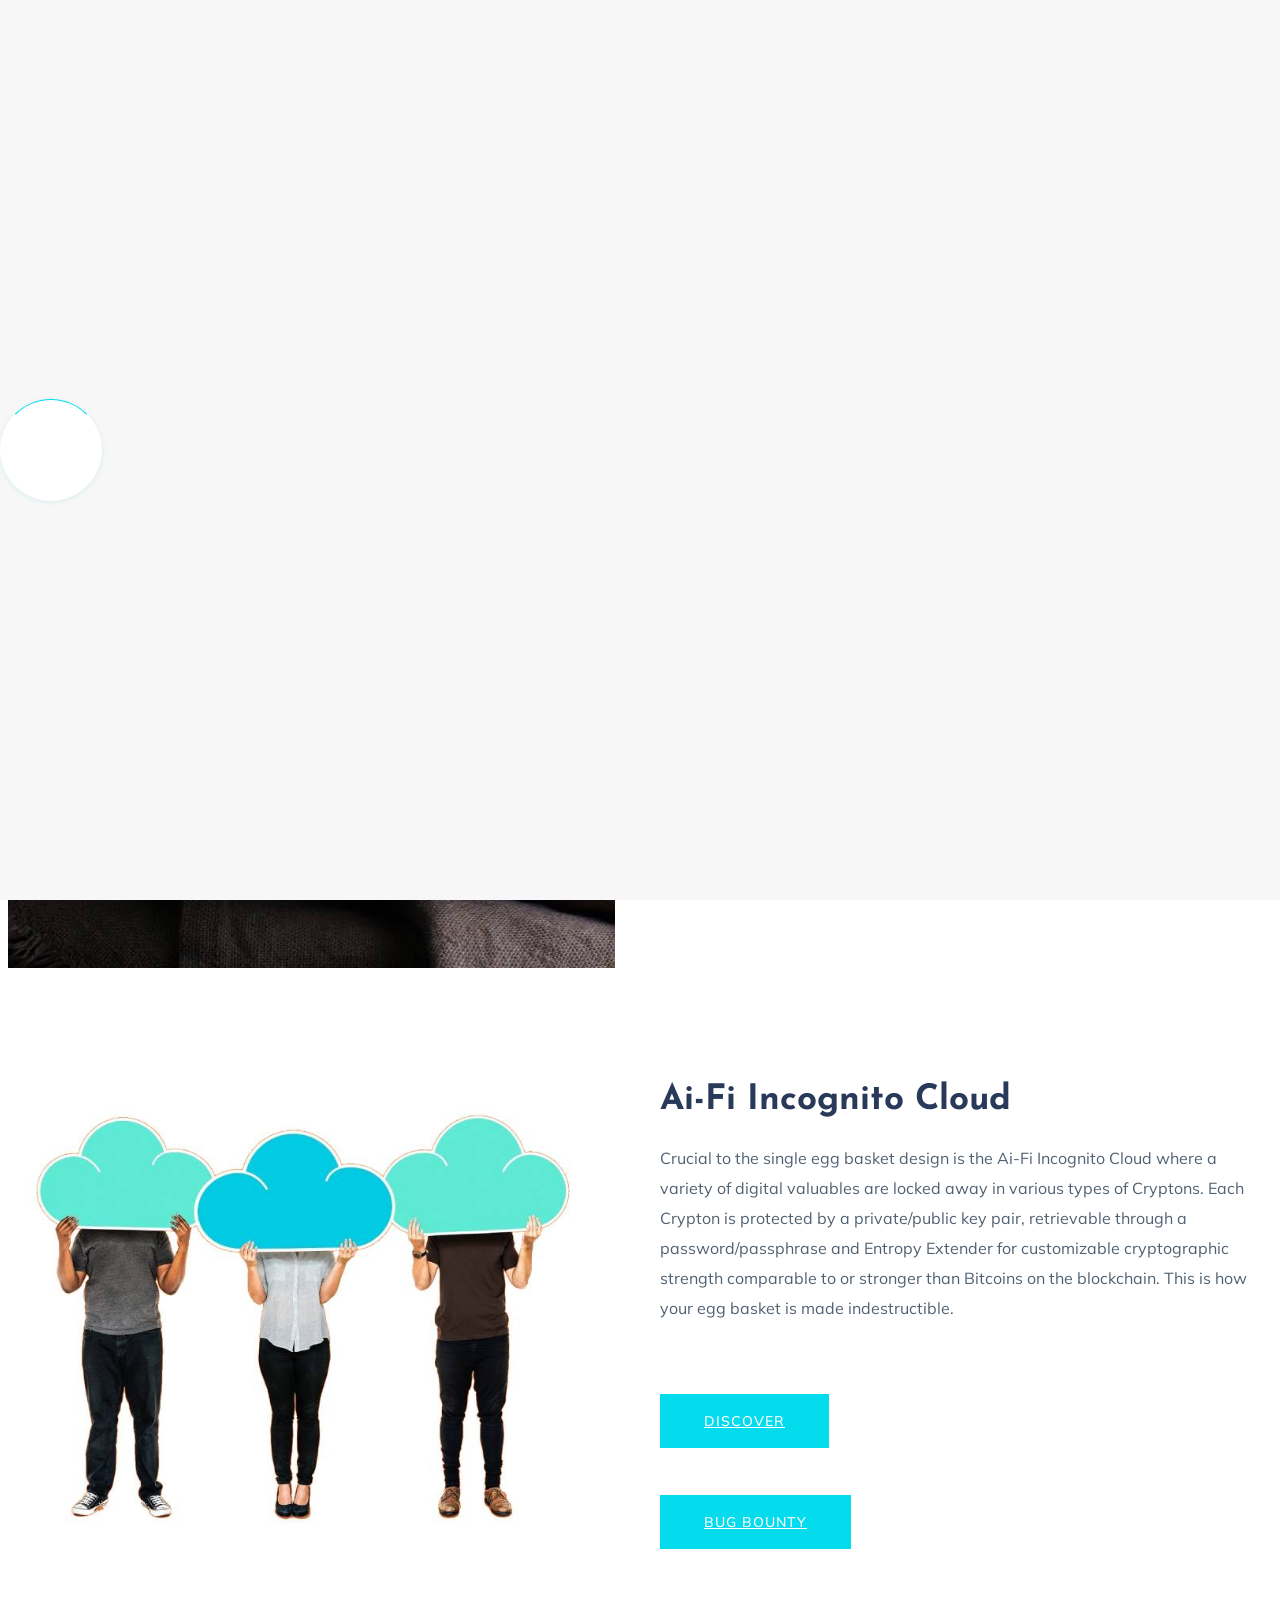
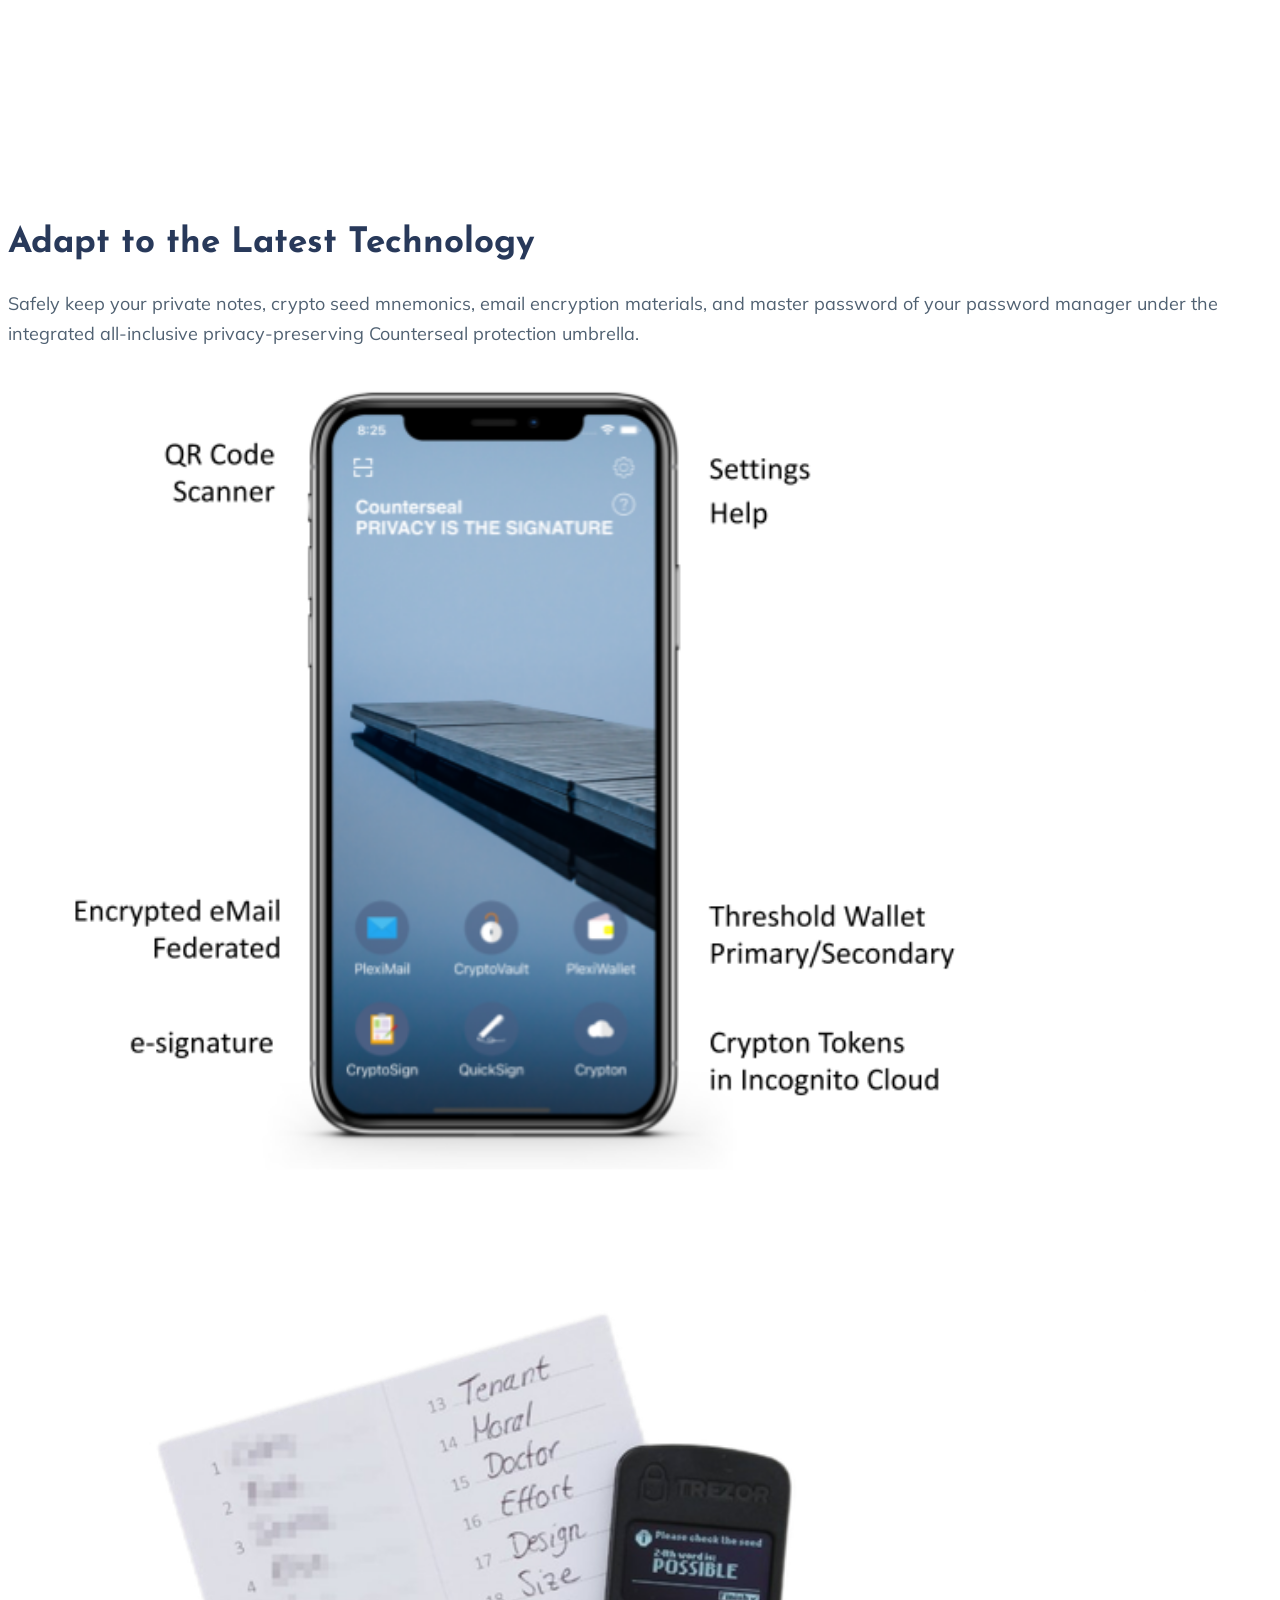
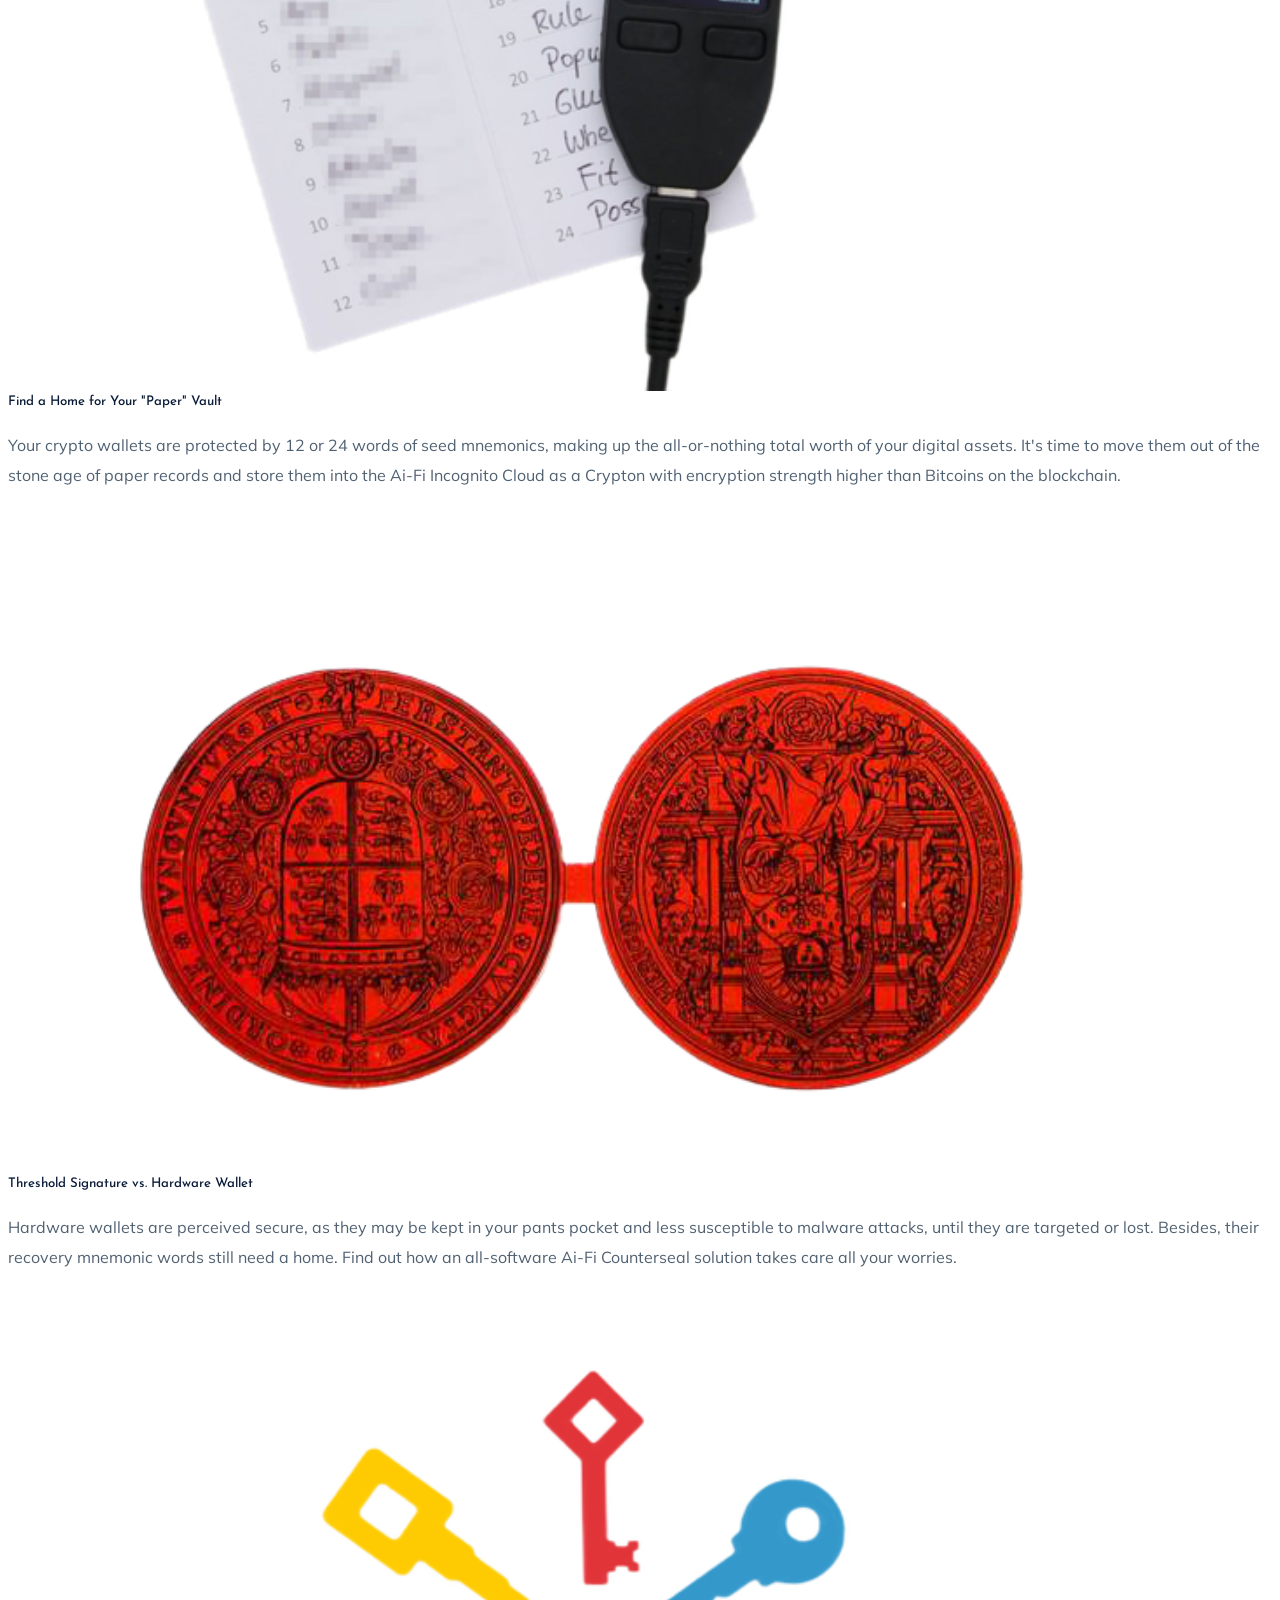
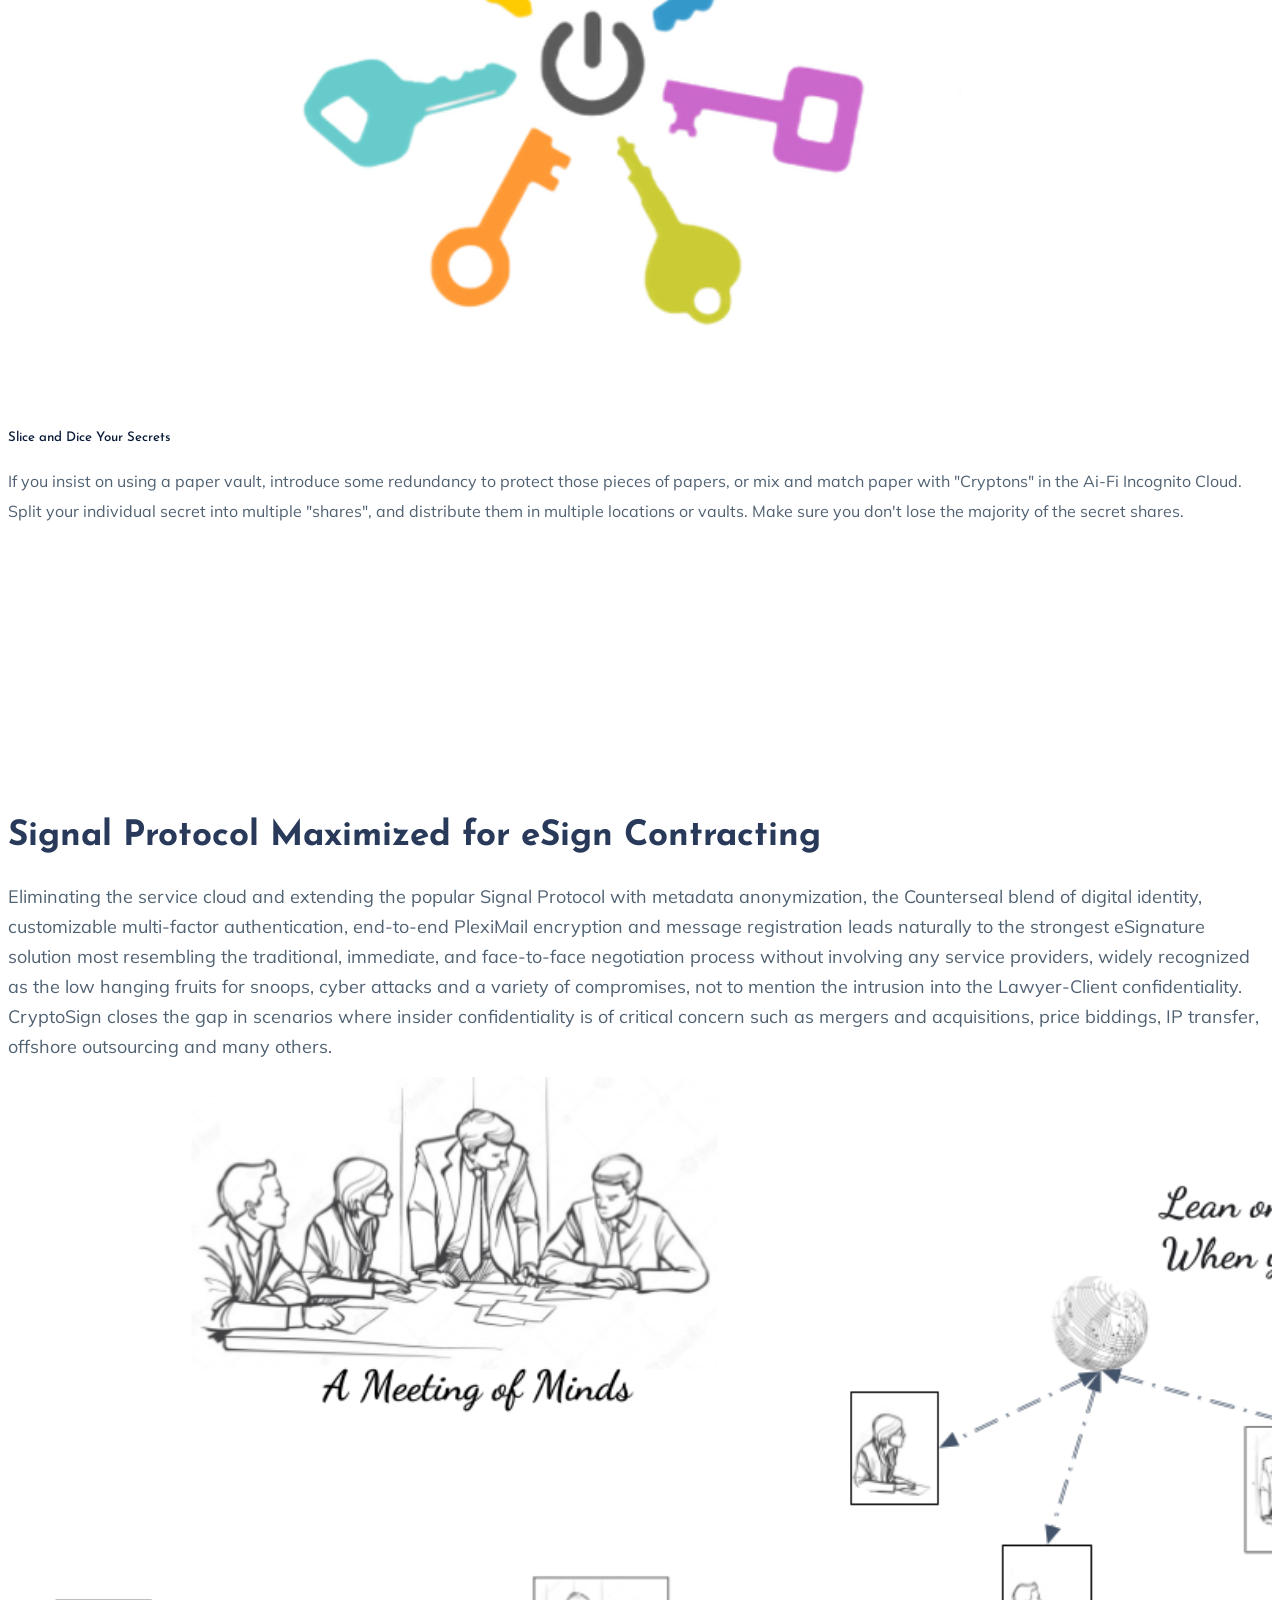
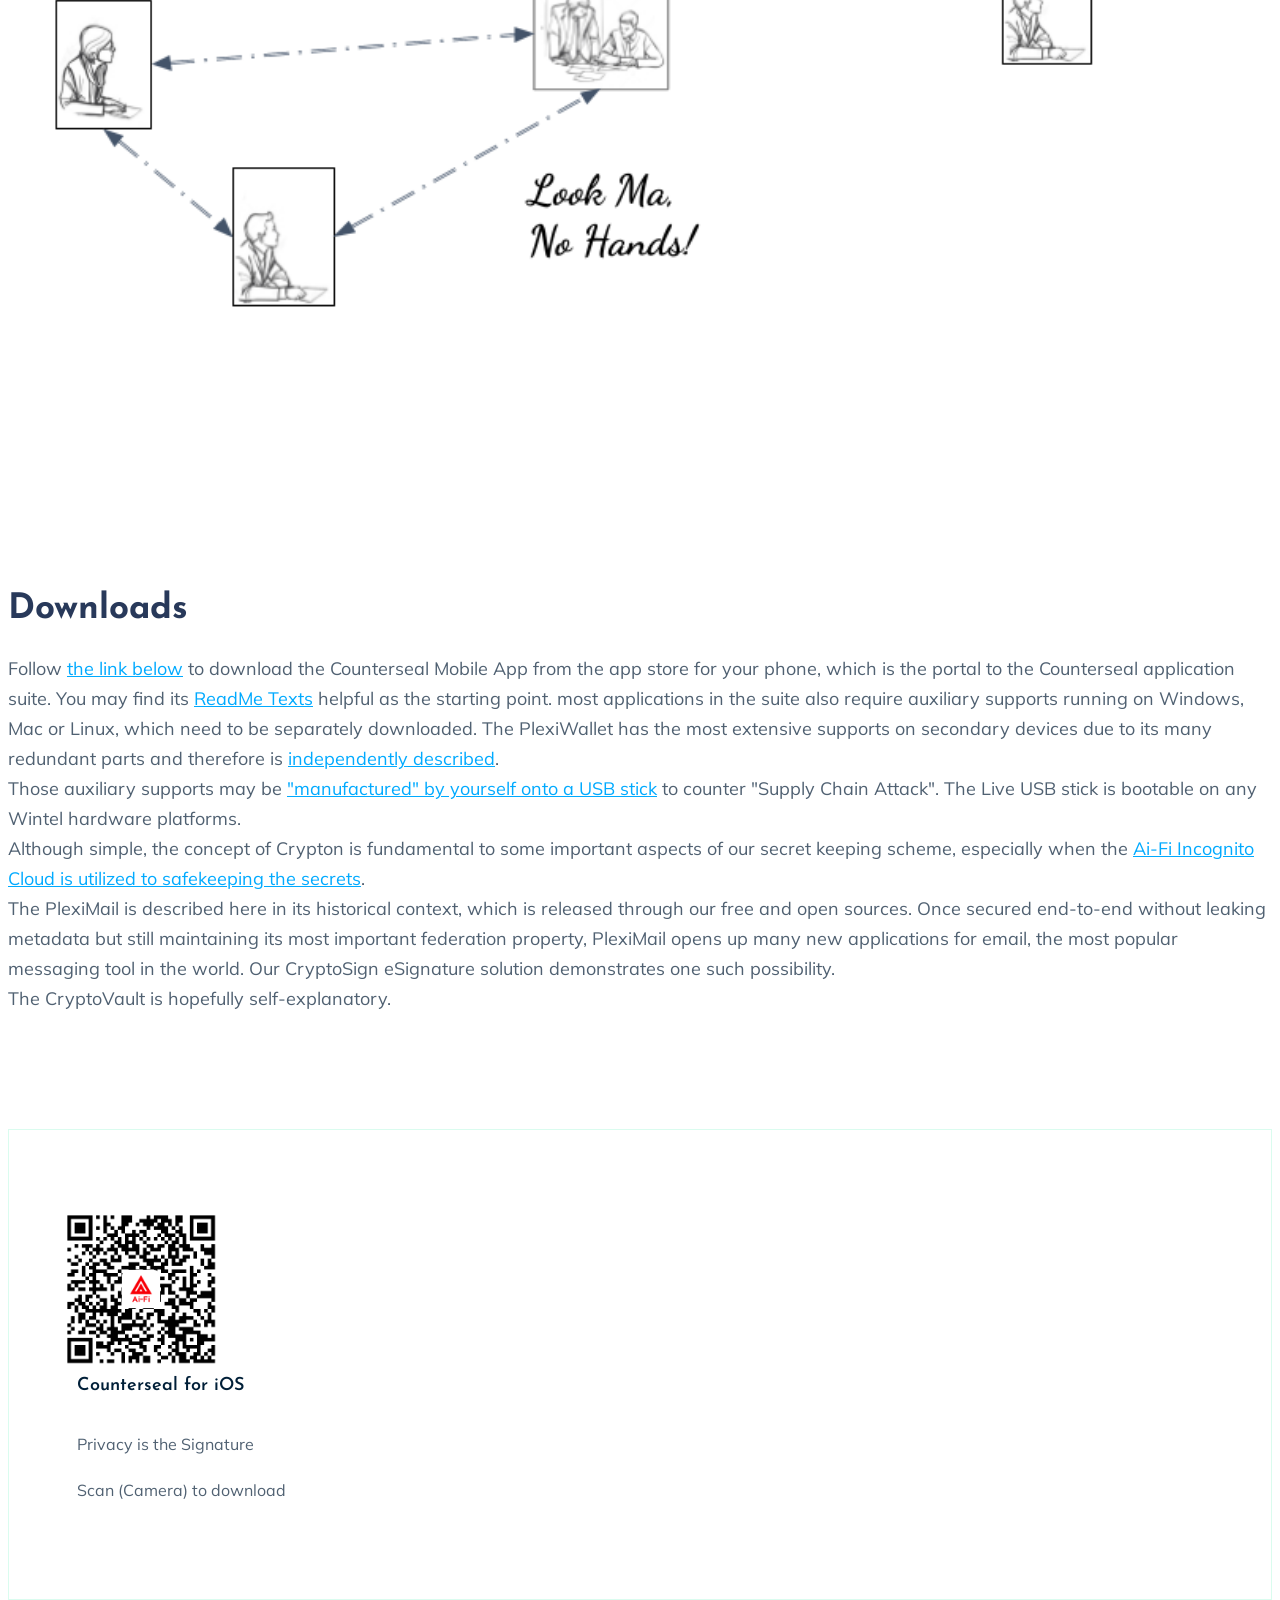
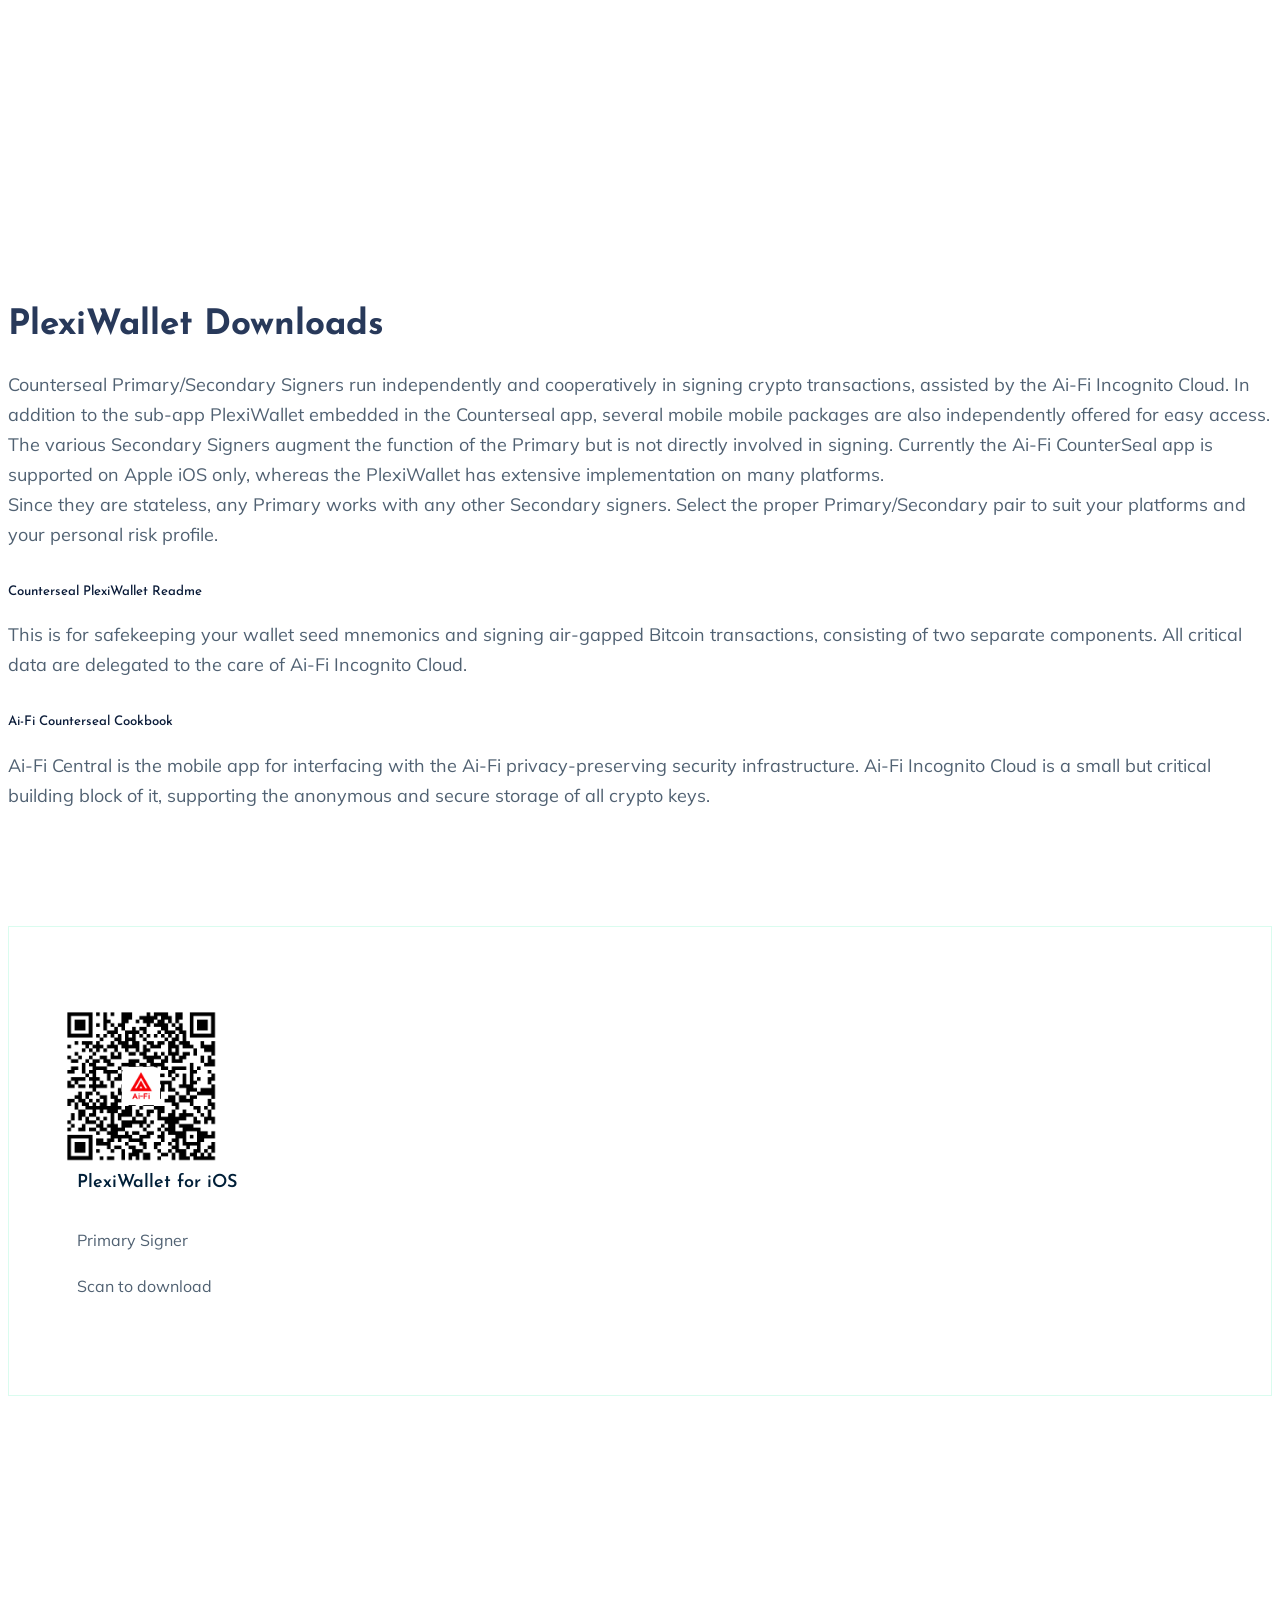
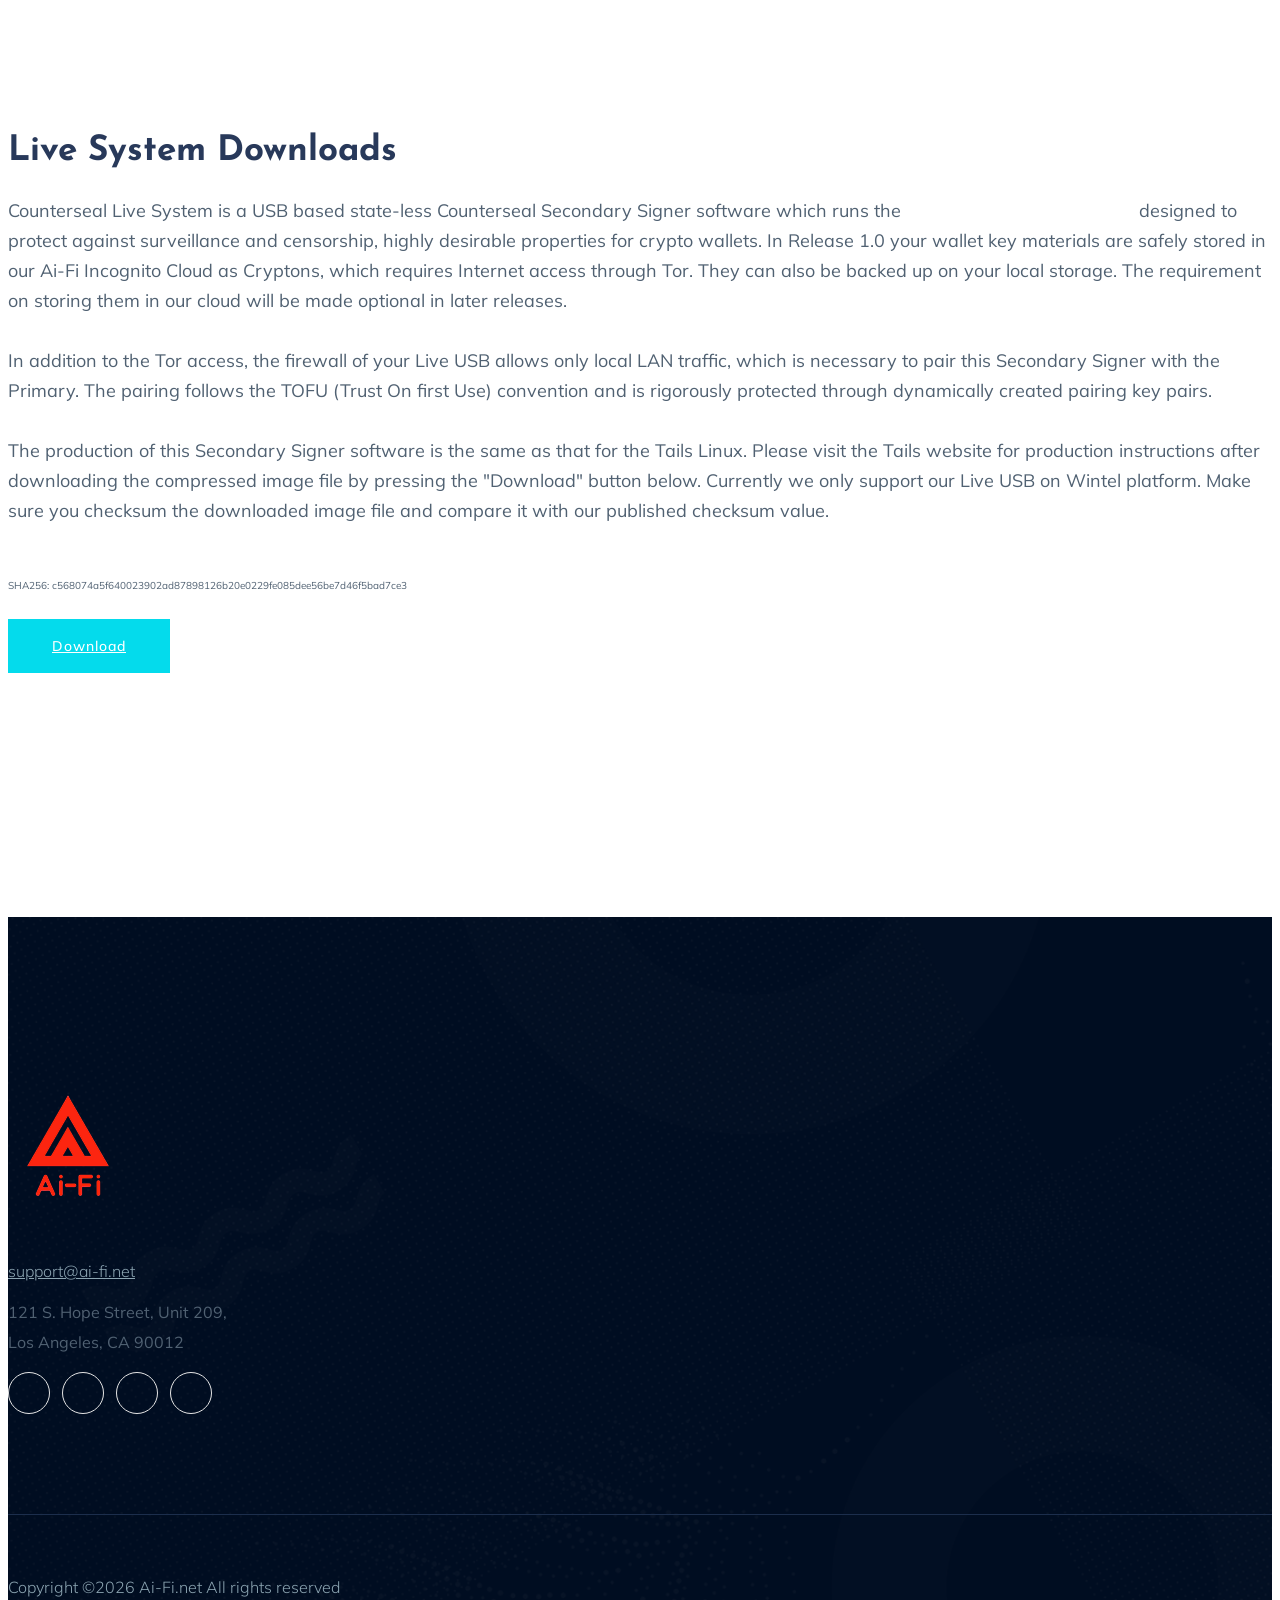
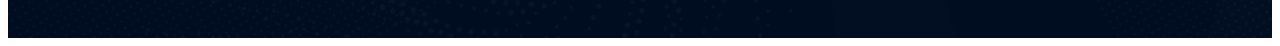
==== index.html @ e898e124 "Update index.html" ====
<!doctype html>
<html class="no-js" lang="zxx">
    <head>
        <meta charset="utf-8">
        <meta http-equiv="x-ua-compatible" content="ie=edge">
        <title>Ai-Fi Counterseal dApp Suite</title>
        <meta name="description" content="">
        <meta name="viewport" content="width=device-width, initial-scale=1">
        <link rel="manifest" href="site.webmanifest">
		<link rel="shortcut icon" type="image/x-icon" href="assets/img/favicon.ico">

		<!-- CSS here -->
            <link rel="stylesheet" href="assets/css/bootstrap.min.css">
            <link rel="stylesheet" href="assets/css/owl.carousel.min.css">
            <link rel="stylesheet" href="assets/css/slicknav.css">
            <link rel="stylesheet" href="assets/css/flaticon.css">
            <link rel="stylesheet" href="assets/css/animate.min.css">
            <link rel="stylesheet" href="assets/css/magnific-popup.css">
            <link rel="stylesheet" href="assets/css/fontawesome-all.min.css">
            <link rel="stylesheet" href="assets/css/themify-icons.css">
            <link rel="stylesheet" href="assets/css/slick.css">
            <link rel="stylesheet" href="assets/css/nice-select.css">
            <link rel="stylesheet" href="assets/css/style.css">
            <style>
                .slider-area .single-slider .slider-cap-wrapper .hero__img1 {
                    background-image: url(assets/img/hero/hero_img.jpg); background-size:cover;background-repeat:no-repeat; height: 861px;
                }
                .slider-area .single-slider .slider-cap-wrapper .hero__img1 .hero_title {
                    margin-left: 20px; margin-top: 120px; margin-right: 20px; font-size: 20px; color: #fff;
                }
                @media (max-width: 575px) {
                    .footer-logo {
                        display: none;
                    }
                    .slider-area .single-slider .slider-cap-wrapper .hero__img {
                        display: inline;
                        width: 100%;
                    }
                    .slider-area .single-slider .slider-cap-wrapper .hero__img1 {
                        background-image: url(assets/img/hero/hero_img.jpg); background-size:cover;background-repeat:no-repeat; height: 500px;
                    }
                    .slider-area .single-slider .slider-cap-wrapper .hero__img1 .hero_title {
                        margin-left: 20px; margin-top: 40px; margin-right: 20px; font-size: 20px; color: #fff;
                    }
                }
                @media only screen and (max-width: 767px) and (min-width: 576px) {

                    .slider-area .single-slider .slider-cap-wrapper .hero__img {
                        display: inline;
                        width: 100%;
                    }
                    .slider-area .single-slider .slider-cap-wrapper .hero__img1 {
                        background-image: url(assets/img/hero/hero_img.jpg); background-size:cover;background-repeat:no-repeat; height: 500px;
                    }
                    .slider-area .single-slider .slider-cap-wrapper .hero__img1 .hero_title {
                        margin-left: 20px; margin-top: 60px; margin-right: 20px; font-size: 20px; color: #fff;
                    }
                }
                .section-padding3{padding-top:0px;padding-bottom:120px}
                .single-news-area {
                    position: relative;
                    z-index: 1;
                    margin-bottom: 15px;
                }
                .align-items-center {
                    -ms-flex-align: center!important;
                    align-items: center!important;
                }
                .d-flex {
                    display: -ms-flexbox!important;
                    display: flex!important;
                }
                .single-news-area .news-thumbnail {
                    -webkit-box-flex: 0;
                    -ms-flex: 0 0 37%;
                    flex: 0 0 37%;
                    max-width: 37%;
                    width: 37%;
                    margin: 0;
                    padding: 0;
                }
                .single-news-area .news-thumbnail img {
                    width: 100%;
                }
                .single-news-area .news-content {
                    -webkit-box-flex: 0;
                    -ms-flex: 0 0 63%;
                    flex: 0 0 63%;
                    max-width: 63%;
                    width: 63%;
                    padding-left: 15px;
                }
                .contact--area {
                    position: relative;
                    z-index: 1;
                    margin: 0;
                    padding: 0;
                }
                .section-heading {
                    position: relative;
                    z-index: 1;
                    margin-bottom: 30px;
                }
                .contact--area {
                    position: relative;
                    z-index: 1;
                }
                .contact-content {
                    padding: 55px 45px;
                    background-color: #ffffff;
                    border: 1px solid #afbace;
                }
                .contact-content .single-contact-content {
                    position: relative;
                    z-index: 1;
                    margin-bottom: 45px;
                }
                .contact-content .single-contact-content .news-thumbnail {
                    -webkit-box-flex: 0;
                    -ms-flex: 0 0 20%;
                    flex: 0 0 20%;
                    max-width: 20%;
                    width: 20%;
                    margin: 0;
                    padding: 0;
                }
                .contact-content .single-contact-content .icon {
                    -webkit-box-flex: 0;
                    -ms-flex: 0 0 48px;
                    flex: 0 0 48px;
                    max-width: 48px;
                    width: 48px;
                    height: 48px;
                    line-height: 48px;
                    color: #ffffff;
                    text-align: center;
                    margin-right: 15px;
                }
                .contact-content .single-contact-content .icon img {
                    width: 100%;

                }
                .contact-content .single-contact-content .news-thumbnail img {
                    width: 100%;
                }
            </style>
   </head>

   <body>
    <!-- Preloader Start -->
    <div id="preloader-active">
        <div class="preloader d-flex align-items-center justify-content-center">
            <div class="preloader-inner position-relative">
                <div class="preloader-circle"></div>
                <div class="preloader-img pere-text">
                    <img src="assets/img/logo/loder.png" alt="">
                </div>
            </div>
        </div>
    </div>
    <!-- Preloader Start -->
    <header>
        <!-- Header Start -->
       <div class="header-area header_area header-transparent">
            <div class="main-header">
               <div class="header-bottom  header-sticky">
                    <div class="container-fluid">
                        <div class="row align-items-center">
                            <!-- Logo -->
                            <div class="col-xl-2 col-lg-1 col-md-1">
                                <div class="logo">
                                  <a href="index.html"><img src="assets/img/logo/logo.png" alt=""></a>
                                </div>
                            </div>
                            <div class="col-xl-8 col-lg-8 col-md-8">
                                <!-- Main-menu -->
                                <div class="main-menu f-right d-none d-lg-block">
                                    <nav> 
                                        <ul id="navigation">                                                                                                                                     
                                            <li><a href="index.html">Home</a></li>
                                            
                                            <li><a href="about.html">About</a></li>
                                            <!--
                                            <li><a href="https://counterseal.sourceforge.io">Forum</a></li>
                                            -->
                                            <li><a href="index.html#download"><span class="btn btn-primary">Get Started</span></a></li>
                                            <!-- 
                                            <li><a href="work.html">Works</a></li>
                                            
                                            
                                            <li><a href="blog.html">Community</a>
                                                <ul class="submenu">
                                                    <li><a href="about.html">About</a></li>
                                                    <li><a href="https://counterseal.sourceforge.io">Forum</a></li>
                                                </ul>
                                            </li>
                                            -->
                                            <!--
                                            <li><a href="#">Pages</a>
                                                <ul class="submenu">
                                                    <li><a href="elements.html">Element</a></li>
                                                </ul>
                                            </li>
                                            <li><a href="contact.html">Contact</a></li>
                                        -->
                                        </ul>
                                    </nav>
                                </div>
                            </div>   
                            <!--
                            <div class="row" style=" margin: auto;">
                                <div class="col-6">
                                    <a class="btn btn-success d-none d-sm-block nav-link" role="button" style="width: 7rem; background-color: #007bff; border:2px; " target="_blank" href="./getstarted.html">
                                    Get Started
                                    </a>
                                </div> 
                                
                            </div> 
                            -->

                            <!-- <div class="col-xl-2 col-lg-3 col-md-3">
                                <div class="header-right-btn f-right d-none d-lg-block">
                                    <a href="#download" class="btn header-btn">Get Started</a>
                                </div>
                            </div> -->
                            
                            <!-- Mobile Menu -->
                            <div class="col-12">
                                <div class="mobile_menu d-block d-lg-none"></div>
                            </div>
                        </div>
                    </div>
               </div>
            </div>
       </div>
        <!-- Header End -->
    </header>
    <main>

        <!-- slider Area Start-->
        <div class="slider-area  slider-height" data-background="assets/img/hero/h1_hero.jpg">
            <div class="slider-active">
                <!-- Single Slider -->
                <div class="single-slider">
                    <div class="slider-cap-wrapper">
                          <div class="hero__img hero__img1" data-animation="fadeInRight" data-transition-duration="5s">
                            <div class="hero_title">
                                "Don't put all your eggs in one basket" is all wrong... Put all your eggs in one basket, and then watch and carry the one 
                                basket. It is trying to carry too many baskets that breaks most eggs in this country.</div>
                            <div style="margin-left: 10px; margin-top: 0; margin-right: 70px; font-size: 18px; color: #fff; text-align: right;">Andrew Carnegie</div>
                            <!--<img src="assets/img/hero/hero_img.jpg" alt=""  data-animation="fadeInRight" data-transition-duration="5s">-->
                          </div>
                          <div class="hero__caption"> 
                              <h1 data-animation="fadeInLeft" data-delay=".4s">All Your Eggs <br>in One Counterseal Basket</h1>
                              <p data-animation="fadeInLeft" data-delay=".6s">The onetime richest man in the world went on to say 
                                he who carries three baskets must put one on his head, which is apt to tumble and trip him up. One 
                                fault of the American businessmen is lack of concentration. <br><br>Enter the Ai-Fi Counterseal.<br><br> 
                                It is no ordinary basket but an amalgamation of various seemingly distinct schemes of secret keeping,
                                consolidated through our end-to-end but federated private emails and threshold crypto-signature technology. It 
                                is the one basket that meets your entire egg storage needs without disrupting 
                                concentration and safely keeping all your crypto seeds, email encryption materials, multi-factor
                                eSignatures, master password of your 
                                password manager and all critical secrets under an integrated solitary privacy-preserving Counterseal
                                protection umbrella. </p>
                         </div>.</p>
                              
                          </div>
                    </div>
                </div>
            </div>
        </div>
        <!-- slider Area End-->
        <!-- Visit Our Tailor Start -->
        <div class="visit-tailor-area fix">
            <!--Right Contents  -->
            <div class="tailor-offers">

                <div>
                    <!--
                    <img src="assets/img/home/anonymousstorage.png" alt="">
                    <h5>Secrets in Plain Sight</h5>
                -->
                </div>
            </div>
            <!-- left Contents -->
            <div class="tailor-details">                
                <div class="col-xl-8 col-lg-8 col-md-8">
                    <h3>Ai-Fi Incognito Cloud</h3>
                    <p>Crucial to the single egg basket design is the Ai-Fi Incognito Cloud where a variety of digital
                    valuables are locked away in various types of Cryptons. 
                    Each Crypton is protected by a private/public key pair, 
                    retrievable through a password/passphrase and Entropy Extender for customizable cryptographic strength comparable 
                    to or stronger than Bitcoins on the blockchain. This is how your egg basket is made indestructible.
                    </p>            
                    <div class="f-left">
                        <a href="https://ai-fi.net/help/anonymouscloudstorage.html" target="_blank" class="btn btn-ans">DISCOVER</a>
                    </div>
                    <p><br></p>
                    <div class="f-left">
                        <a href="https://ai-fi.net/bounty.html" target="_blank" class="btn btn-ans">BUG BOUNTY</a>
                    </div>
                </div>
            </div>

        </div>
        <!-- Visit Our Tailor End -->
        
        <!-- Want To Work Start -->
        <div class="wantToWork-area w-padding">
            <div class="container">
                <div class="row align-items-end">
                    <div class="col-xl-5 col-lg-5 col-md-5">
                        <div class="wantToWork-caption">
                            <h2>Adapt to the Latest Technology</h2>
                            <p>Safely keep your private notes, crypto seed mnemonics, email
                               encryption materials, and master password of your password manager 
                               under the integrated all-inclusive privacy-preserving Counterseal
                               protection umbrella.
                            </p>
                        </div>
                    </div>

                    <div class="col-xl-7 col-lg-7 col-md-7">
                        <div class="about-tittle">
                            <img src="assets/img/home/countersealmain.png" alt="" style="width:80%;" />
                        </div>
                    </div>
                </div>
            </div>
        </div>
        
        <!-- Want To Work End -->
        <!-- About Details Start -->
        <div class="about-details-area section-padding3">
            <div class="container">
                <div class="row">
                    <div class="col-lg-4">
                        <div class="about-tittle">
                            <img src="assets/img/home/seedpassphrase2.png" alt="" style="width: 90%;" />
                        </div>
                    </div>
                    <div class="col-lg-7">
                        <div class="about-details mb-50">
                            <a href="https://ai-fi.net/aifiwebblog/best%20ai-fi%20security%20practices.html" target="_blank">
                                <h5>Find a Home for Your "Paper" Vault</h5>
                            <p class="pear2">Your crypto wallets are protected by 12 or 24 words of seed mnemonics, making up the
                                all-or-nothing total worth of your digital assets. It's time to move them out of the stone age of paper records
                                and store them into the Ai-Fi Incognito Cloud as a Crypton with encryption strength higher than Bitcoins
                                on the blockchain.
                            </p>
                            </a>
                        </div>
                    </div>

                    <div class="col-lg-4">
                        <div class="about-tittle">
                            <img src="assets/img/home/counterseal.png" alt="" style="width: 90%;" />
                        </div>
                    </div>
                    <div class="col-lg-7">
                        <div class="about-details">
                            <a href="https://ai-fi.net/aifiwebblog/survey.html" target="_blank">
                                <h5>Threshold Signature vs. Hardware Wallet</h5>
                            <p class="pear2">Hardware wallets are perceived secure, as they may be kept in your pants pocket 
                                            and less susceptible to malware attacks, until they are targeted or lost.
                                            Besides, their recovery mnemonic words still need a home. Find out how an all-software 
                                            Ai-Fi Counterseal solution takes care all your worries.
                            </p>
                            </a>
                        </div>
                    </div>

                    <div class="col-lg-4">
                        <div class="about-tittle">
                            <img src="assets/img/home/sss2.png" alt="" style="width: 90%;" />
                        </div>
                    </div>
                    <div class="col-lg-7">
                        <div class="about-details">
                            <a href="https://ai-fi.net/help/superlock.html" target="_blank">
                                <h5>Slice and Dice Your Secrets</h5>
                            <p class="pear2">If you insist on using a paper vault, introduce some redundancy to protect those pieces of
                                papers, or mix and match paper with "Cryptons" in the Ai-Fi Incognito Cloud. Split your individual secret 
                                into multiple "shares", and distribute them in multiple locations or vaults. Make sure you don't lose the majority
                                of the secret shares.
                            </p>
                            </a>
                        </div>
                    </div>
                </div>
            </div>
        </div>

        <div class="wantToWork-area w-padding">
            <div class="container">
                <div class="row align-items-end">
                    <div class="col-xl-5 col-lg-5 col-md-5">
                        <div class="wantToWork-caption">
                            <h2>Signal Protocol Maximized for eSign Contracting</h2>
                            <p> Eliminating the service cloud and extending the popular Signal Protocol with metadata anonymization, the Counterseal 
                                blend of digital identity, customizable multi-factor authentication, end-to-end PlexiMail encryption and 
                                message registration leads naturally to the strongest eSignature 
                                solution most resembling the traditional, immediate, and face-to-face negotiation
                                process without involving any service providers, widely recognized as the low hanging fruits for snoops, cyber attacks
                                and a variety of compromises, not to mention the intrusion into the Lawyer-Client confidentiality. CryptoSign 
                                closes the gap in scenarios where insider confidentiality is of critical concern
                                such as mergers and acquisitions, price biddings, IP transfer, offshore outsourcing and many others.
                            </p>
                        </div>
                    </div>
                    <!-- <div class="col-xl-1 col-lg-1 col-md-1"> 

                    </div>
                    -->

                    <div class="col-xl-7 col-lg-7 col-md-7">
                        <div class="about-tittle">
                            <img src="assets/img/home/esign-evolution.png" alt="" style="width:120%;height:180%;" />
                        </div>
                    </div>
                </div>
            </div>
        </div>
        <!-- About Details End -->
        
        <!-- Want To Work Start -->
        <div id="download" class="wantToWork-area w-padding">
            <div class="container">
                <div class="row align-items-end">
                    <div class="col-xl-6 col-lg-6 col-md-6">
                        <div class="wantToWork-caption">
                        <h2>Downloads</h2>
                        <p>
                            Follow <a href="#download-counterseal-primary" style="color: #00aaff"> the link below</span></a>
                            to download the Counterseal Mobile App from the app store for your phone, which is the portal to the Counterseal application suite. You may find
                            its <a href="https://ai-fi.net/aifiwebblog/bindex.html#mobilehelp" style="color: #00aaff"> ReadMe Texts</span></a>
                            helpful as the starting point. most applications in the suite
                            also require auxiliary supports running on Windows, Mac or Linux,
                            which need to be separately downloaded. The PlexiWallet
                            has the most extensive supports on secondary devices due to its many redundant parts 
                            and therefore is <a href="index.html#PlexiWalletDownload" 
                            style="color: #00aaff"> independently described</a>.   
                             <!-- &nbsp;&nbsp;&nbsp;&nbsp;     <a href="index.html#PlexiWalletDownload">
                            <span class="btn btn-primary">Get PlexiWallet</span></a> <br> -->
                            <br>
                            Those auxiliary supports may be <a href="index.html#LiveSystemDownload" 
                            style="color: #00aaff">"manufactured" by yourself onto a USB stick</a> to counter "Supply Chain Attack". The Live USB stick is bootable on any
                            Wintel hardware platforms. <br>
                            Although simple, the concept of Crypton is fundamental to some important aspects of our secret keeping 
                            scheme, especially when the 
                            <a href="https://ai-fi.net/aifiwebblog/best ai-fi security practices.html" style="color: #00aaff">Ai-Fi Incognito Cloud is utilized 
                            to safekeeping the secrets</a>. <br>
                            The PlexiMail is described here in its historical context, which is released through our free and open sources.
                            Once secured end-to-end without leaking metadata but still maintaining its most important federation
                            property, PlexiMail opens up many new applications for email, the most popular messaging tool in the world.
                            Our CryptoSign eSignature solution demonstrates one such possibility.<br>
                            
                            The CryptoVault is hopefully self-explanatory.  
                        </p>
                
                        


                    </div>
                </div>
            </div>
        </div>
        <div class="our-services" id="download-counterseal-primary">
        </div>
        <div class="our-services pb-100">
        </div>
        <div class="our-services pb-120">
            <div class="container" >
                <div class="row">

                    <div class=" col-lg-4 col-md-6 col-sm-6" id="download-counterseal-ios">
                        <div class="single-services text-center mb-30">
                            <div class="services-ion">
                                <!-- <img src="assets/img/home/app-counterseal.png" /> -->
                                <img  width="160" src="assets/img/home/ios-qrcode.png" />
                            </div>
                            <div class="services-cap">
                                <h5>Counterseal for iOS</h5>
                                <p>Privacy is the Signature</p>
                                <p>Scan (Camera) to download</p>
                                
                                <!-- <div class="wantToWork-btn f-center">
                                    <a href="https://apps.apple.com/app/ai-fi-counterseal/id1533410806" class="btn btn-ans">Download</a>
                                </div> -->
                            </div>
                        </div>
                    </div>
			
                    <!--
                    <div class=" col-lg-4 col-md-6 col-sm-6" id="download-counterseal-ios">
                        <div class="single-services text-center mb-30">
                            <div class="services-ion">
                                <img src="assets/img/home/app-counterseal.png" />
                            </div>
                            <div class="services-cap">
                                <h5>Counterseal Live System</h5>
                                <p>Accessing Mobile Workspace and Cryptons</p>
                                <p style="font-size: 10px; word-break: break-all;">SHA256: 310c17257dba31d78eaae7961210720a6137c86ae921427c468ed1839ae8a991</p>
                                
                                <div class="wantToWork-btn f-center">
                                    <a href="https://counterseal.net/rel-live.html" class="btn btn-ans">Download</a>
                                </div>
                            </div>
                        </div>
                    </div>
                -->
			
                    <div class=" col-lg-4 col-md-6 col-sm-6" id="download-counterseal-win" style="display: none;">
                        <div class="single-services text-center mb-30">
                            <div class="services-ion">
                                <img src="assets/img/home/app-counterseal.png" />
                            </div>
                            <div class="services-cap">
                                <h5>Counterseal Desktop for Windows</h5>
                                <p>Accessing Mobile Workspace and Cryptons</p>
                                <p style="font-size: 10px; word-break: break-all;">SHA256: 9e1b04dde38e1b0e0fed4b5955a2952b3a7e1d16e91643902254ef6163170795</p>
                                <p>* Visit same webpage on target platform for others </p>
                                <div class="wantToWork-btn f-center">
                                    <a href="https://github.com/afcounterseal/packages/releases/download/v1.0.53/Counterseal-1.0.53.exe" target="_blank" class="btn btn-ans">Download</a>
                                </div>
                            </div>
                        </div>
                    </div>
			
                    <div class=" col-lg-4 col-md-6 col-sm-6" id="download-counterseal-mac" style="display: none;">
                        <div class="single-services text-center mb-30">
                            <div class="services-ion">
                                <img src="assets/img/home/app-counterseal.png" />
                            </div>
                            <div class="services-cap">
                                <h5>Counterseal Desktop for MacOS</h5>
                                <p>Accessing Mobile Workspace and Cryptons</p>
                                <p style="font-size: 10px; word-break: break-all;">SHA256: 0ebfa2a4d28fd0feeee92fd6620a9f5a0a625f4f2f9d3a5e16b55c73e7482619</p>
                                <p>* Visit same webpage on target platform for others</p>
                                <div class="wantToWork-btn f-center">
                                    <a href="https://github.com/afcounterseal/packages/releases/download/v1.0.53/Counterseal-1.0.53.dmg" target="_blank" class="btn btn-ans">Download</a>
                                </div>
                            </div>
                        </div>
                    </div>
			
                    <div class=" col-lg-4 col-md-6 col-sm-6" id="download-counterseal-linux" style="display: none;">
                        <div class="single-services text-center mb-30">
                            <div class="services-ion">
                                <img src="assets/img/home/app-counterseal.png" />
                            </div>
                            <div class="services-cap">
                                <h5>Counterseal Desktop for Linux</h5>
                                <p>Accessing Mobile Workspace and Cryptons</p>
                                <p style="font-size: 10px; word-break: break-all;">SHA256: 83e74934c88e68e9acc152afbb4defde0b099138a70f7f077cc288deeb69eeaf</p>
                                <p>* Visit same webpage on target platform for others</p>
                                <div class="wantToWork-btn f-center">
                                    <a href="https://github.com/afcounterseal/packages/releases/download/v1.0.53/Counterseal-1.0.53.deb" target="_blank" class="btn btn-ans">Download</a>
                                </div>
                            </div>
                        </div>
                    </div>
			
                    <!-- Additional Downloads 
                    <div class=" col-lg-4 col-md-6 col-sm-6">
                        <div class="single-services text-center mb-30">
                            <div class="services-ion">
                                <img src="assets/img/home/app-counterseal.png" />
                            </div>
                            <div class="services-cap">
                                <h5>PlexiWallet for Android</h5>
                                <p>Primary Signer</p>
                                <p style="font-size: 10px; word-break: break-all;">SHA256: 4caebb0fd7533a29706da0ab6becb275830fb91977b2013cd901064e1468cb96</p>
                                
                                <div class="wantToWork-btn f-center">
                                    <a href="https://sourceforge.net/projects/counterseal/files/Android/Counterseal-1.0.39.apk/download" class="btn btn-ans">Download</a>
                                </div>
                            </div>
                        </div>
                    </div>

                    
                    <div class=" col-lg-4 col-md-6 col-sm-6">
                        <div class="single-services text-center mb-30">
                            <div class="services-ion">
                                <img src="assets/img/home/app-counterseal.png" />
                            </div>
                            <div class="services-cap">
                                <h5>PlexiWallet Live System</h5>
                                <p>Secondary Signer</p>
                                <p style="font-size: 10px; word-break: break-all;">SHA256: d5118a0174687983d2486613bda234ca069226578801a4eeccef37dfb34bda9a</p>
                                
                                <div class="wantToWork-btn f-center">
                                    <a href="https://counterseal.net/rel-live.html" class="btn btn-ans">Download</a>
                                </div>
                            </div>
                        </div>
                    </div>
                    -->
                </div>

            </div>
        </div>




        <div id="PlexiWalletDownload" class="wantToWork-area w-padding">
            <div class="container">
                <div class="row align-items-end">
                    <div class="col-xl-6 col-lg-6 col-md-6">
                        <div class="wantToWork-caption">

                        

                        <h2>PlexiWallet Downloads</h2>
                        <p>
                            Counterseal Primary/Secondary Signers run independently and cooperatively in
                            signing crypto transactions, assisted by the Ai-Fi Incognito Cloud. In addition to the 
                            sub-app PlexiWallet embedded in the Counterseal app, several mobile mobile packages are also independently offered for easy access. 
                            The various Secondary Signers augment the function of the Primary
                            but is not directly involved in signing. Currently the Ai-Fi CounterSeal app 
                            is supported on Apple iOS only, whereas the PlexiWallet has extensive implementation on
                            many platforms.<br>
                            Since they are stateless, any Primary works with any other Secondary signers. Select the proper Primary/Secondary pair 
                            to suit your platforms and your personal risk profile. 
                        </p>
                        <br>


                        <a href="https://ai-fi.net/help/countersealhelp.html" target="_blank"> 
                        <h5>Counterseal PlexiWallet Readme</h5>
                        <p>This is for safekeeping your wallet seed mnemonics and signing air-gapped
                            Bitcoin transactions, consisting of two separate components. All critical data are delegated to
                            the care of Ai-Fi Incognito Cloud. 
                        </p>
                        <br>
                        </a>
                        <a href="https://ai-fi.net/help/cookbook.html" target="_blank"> <h5>Ai-Fi Counterseal Cookbook</h5>
                        <p>Ai-Fi Central is the mobile app for interfacing with the Ai-Fi privacy-preserving security infrastructure. Ai-Fi Incognito
                            Cloud is a small but critical building block of it, supporting the anonymous and secure storage of all crypto keys.
                        </p>
                        </a>  
                        </div>
                    </div>
                </div>
            </div>
        </div>
        <!-- Want To Work End -->

        <!-- Our Services Start -->
        <div class="our-services pb-150">
            <div class="container">
                <div class="row">

                    <div class=" col-lg-4 col-md-6 col-sm-6" id="download-plexiwallet-ios">
                        <div class="single-services text-center mb-30">
                            <div class="services-ion">
                                <!-- <img src="assets/img/home/app-plexiwallet-primary.png" /> -->
                                <img  width="160" src="assets/img/home/ios-qrcode.png" />
                            </div>
                            <div class="services-cap">
                                <h5>PlexiWallet for iOS</h5>
                                <p>Primary Signer</p>
                                <p>Scan to download</p>
                                
                                <!-- <div class="wantToWork-btn f-center">
                                    <a href="https://apps.apple.com/app/ai-fi-counterseal/id1533410806" class="btn btn-ans">Download</a>
                                </div> -->
                            </div>
                        </div>
                    </div>
                    <div class=" col-lg-4 col-md-6 col-sm-6" id="download-plexiwallet-android" style="display: none;">
                        <div class="single-services text-center mb-30">
                            <div class="services-ion">
                                <img src="assets/img/home/app-plexiwallet-primary.png" />
                            </div>
                            <div class="services-cap">
                                <h5>PlexiWallet for Android</h5>
                                <p>Primary Signer</p>
                                <p style="font-size: 10px; word-break: break-all;">SHA256: 6693fa293df5bea38392ad54ef6a661d74fcc95ef640d9c602727ba212ae3a50</p>
                                
                                <div class="wantToWork-btn f-center">
                                    <a href="https://github.com/afcounterseal/packages/releases/download/v1.0.53/PlexiWallet-1.0.53.apk" class="btn btn-ans">Download</a>
                                </div>
                            </div>
                        </div>
                    </div>
                    <!--
                    <div class=" col-lg-4 col-md-6 col-sm-6" id="download-plexiwallet-ios">
                        <div class="single-services text-center mb-30">
                            <div class="services-ion">
                                <img src="assets/img/home/app-plexiwallet-secondary.png" />
                            </div>
                            <div class="services-cap">
                                <h5>PlexiWallet Live System</h5>
                                <p>Secondary Signer</p>
                                <p style="font-size: 10px; word-break: break-all;">SHA256: dbe451b722daaa2f59081df4df755f3789690948bfb3d818618ef7ce3900d395</p>
                                
                                <div class="wantToWork-btn f-center">
                                    <a href="https://counterseal.net/rel-live.html" class="btn btn-ans">Download</a>
                                </div>
                            </div>
                        </div>
                    </div>
                    -->
                    <div class=" col-lg-4 col-md-6 col-sm-6" id="download-plexiwallet-win" style="display: none;">
                        <div class="single-services text-center mb-30">
                            <div class="services-ion">
                            <!--   
                                <span class="flaticon-experience"></span>
                            -->
                            <img src="assets/img/home/app-plexiwallet-secondary.png" />
                            </div>
                            <div class="services-cap">
                                <h5>PlexiWallet for Windows</h5>
                                <p>Secondary Signer</p>
                                <p style="font-size: 10px; word-break: break-all;">SHA256: 9c66641c18592129599d14b9e5a2d8c5ac1088799d2f906668d5c2d660a68762</p>
                                <p>* Visit same webpage on target platform for others</p>
                                <div class="wantToWork-btn f-center">
                                    <!-- <a href="https://ai-fi.net/apps/win/beta/PlexiWallet-Installer-1.0.52.exe" class="btn btn-ans">Download</a> -->
                                    <a href="https://github.com/afcounterseal/packages/releases/download/v1.0.53/PlexiWallet-1.0.53.exe" target="_blank" class="btn btn-ans">Download</a>
                                </div>
                            </div>
                        </div>
                    </div>
                    <div class=" col-lg-4 col-md-6 col-sm-6" id="download-plexiwallet-mac" style="display: none;">
                        <div class="single-services text-center mb-30">
                            <div class="services-ion">
                                <img src="assets/img/home/app-plexiwallet-secondary.png" />
                            </div>
                            <div class="services-cap">
                                <h5>PlexiWallet for MacOS</h5>
                                <p>Secondary Signer</p>
                                <p style="font-size: 10px; word-break: break-all;">SHA256: a4445b85718d506f9df9573816249aff75ddf8e6ce4290b862ad6b7a24a66c86</p>
                                <p>* Visit same webpage on target platform for others</p>
                                <div class="wantToWork-btn f-center">
                                    <a href="https://github.com/afcounterseal/packages/releases/download/v1.0.53/PlexiWallet-1.0.53.dmg" class="btn btn-ans">Download</a>
                                </div>
                            </div>
                        </div>
                    </div>
                    <div class=" col-lg-4 col-md-6 col-sm-6" id="download-plexiwallet-linux" style="display: none;">
                        <div class="single-services text-center mb-30">
                            <div class="services-ion">
                            <!--   
                                <span class="flaticon-experience"></span>
                            -->
                            <img src="assets/img/home/app-plexiwallet-secondary.png" />
                            </div>
                            <div class="services-cap">
                                <h5>PlexiWallet for Linux</h5>
                                <p>Secondary Signer</p>
                                <p style="font-size: 10px; word-break: break-all;">SHA256: 28dd893c2ef01f3acde65fb4b1fb3aaa769e4f72fc323ebb63b68e7786c778a8</p>
                                <p>* Visit same webpage on target platform for others</p>
                                <div class="wantToWork-btn f-center">
                                    <!-- <a href="https://ai-fi.net/apps/win/beta/Ai_Fi_Desktop-1.0.9-setup.exe" class="btn btn-ans">Download</a> -->
                                    <a href="https://github.com/afcounterseal/packages/releases/download/v1.0.53/PlexiWallet-1.0.53.deb" target="_blank" class="btn btn-ans">Download</a>
                                </div>
                            </div>
                        </div>
                    </div>
                </div>
            </div>
        </div>
        <!-- Our Services End -->
        

        <div id="LiveSystemDownload" class="wantToWork-area w-padding">
            <div class="container">
                <div class="row align-items-end">
                    <div class="col-xl-6 col-lg-6 col-md-6">
                        <div class="wantToWork-caption">

                        

                        <h2>Live System Downloads</h2>
                        <p>
                            Counterseal Live System is a USB based state-less Counterseal Secondary Signer
                                software which runs the <a href="https://tails.boum.org/"
                                target="_blank">portable Linux system Tails</a> designed to protect against surveillance
                                and censorship, highly desirable properties for crypto wallets. In Release 1.0 your wallet key materials 
                                are safely stored in our Ai-Fi Incognito Cloud as Cryptons, which requires Internet access through Tor. They can also be
                                backed up on your local storage. The requirement on storing them in our cloud
                                will be made optional in later releases. 
                                <br><br>
                                In addition to the Tor access, the firewall of your Live USB allows only local LAN traffic, which is 
                                necessary to pair this Secondary Signer with the Primary. The pairing follows the 
                                TOFU (Trust On first Use) convention and is rigorously protected through dynamically created pairing 
                                key pairs.
                                <br><br>
                                The production of this Secondary
                                Signer software is the same as that for the Tails Linux. Please visit the Tails website for production
                                instructions after downloading the compressed image file by pressing the "Download" button below.
                                Currently we only support our Live USB on Wintel platform. Make sure you checksum the downloaded
                                image file and compare it with our published checksum value.
                                <br><br>
                                
                                
                        </p>

                        <p style="font-size: 10px; word-break: break-all;">SHA256: c568074a5f640023902ad87898126b20e0229fe085dee56be7d46f5bad7ce3</p>
                        <p><a href="https://counterseal.net/rel-live.html" target="_blank" class="btn btn-ans f-center">Download</a></p>
                        <br>
                        </div>
                    </div>
                </div>
            </div>
        </div>
        <!-- Want To Work End -->

    </main>
    <footer>
        <!-- Footer Start-->
        <div class="footer-area">
            <div class="container">
               <div class="footer-top footer-padding">
                    <div class="row justify-content-between">
                        <div class="col-xl-4 col-lg-4 col-md-4 col-sm-6">
                            <div class="single-footer-caption mb-50">
                                <div class="single-footer-caption mb-30">
                                    <!-- logo -->
                                    <div class="footer-logo">
                                        <a href="index.html"><img src="assets/img/logo/logo2_footer.png" alt=""></a>
                                    </div>
                                </div>
                            </div>
                        </div>
                        
                        <div class="col-xl-3 col-lg-3 col-md-4 col-sm-6">
                            <div class="single-footer-caption mb-50">
                                <div class="footer-tittle">
                                    <!--  <h4><span>+1</span> 978 772 6437</h4> -->
                                    <ul>
                                        <li><a href="#">support@ai-fi.net</a></li>
                                    </ul>
                                    <p>121 S. Hope Street, Unit 209, <br>
                                        Los Angeles, CA 90012
                                    </p>
                                </div>
                                <!-- footer social -->
                                <div class="footer-social">
                                    <a href="#"><i class="fab fa-facebook-f"></i></a>
                                    <a href="#"><i class="fab fa-twitter"></i></a>
                                    <a href="#"><i class="fas fa-globe"></i></a>
                                    <a href="#"><i class="fab fa-instagram"></i></a>
                                </div>
                            </div>
                        </div>
                        <div class="col-xl-2 col-lg-2 col-md-4 col-sm-6">
                            <!--
                            <div class="single-footer-caption mb-50">
                                <div class="footer-tittle">
                                    <h4>Services</h4>
                                    <ul>
                                        <li><a href="#">Marketing</a></li>
                                        <li><a href="#"> SEO Service</a></li>
                                        <li><a href="#">Digital market</a></li>
                                        <li><a href="#">Content create</a></li>
                                        <li><a href="#">Find Us</a></li>
                                    </ul>
                                </div>
                            </div>
                            -->
                        </div>
                        <div class="col-xl-3 col-lg-3 col-md-4 col-sm-6">
                            <!--
                            <div class="single-footer-caption mb-50">
                                <div class="footer-tittle">
                                    <h4>Customer Care</h4>
                                    <ul>
                                        <li><a href="#">Contact Us</a></li>
                                        <li><a href="#">About Us</a></li>
                                        <li><a href="#">News & Articles</a></li>
                                        <li><a href="#">Privacy Policy</a></li>
                                        <li><a href="#"> Terms of Use</a></li>
                                    </ul>
                                </div>
                            </div>
                            -->
                        </div>
                        
                        
                    </div>
               </div>
                <div class="footer-bottom">
                    <div class="row">
                        <div class="col-xl-12 ">
                            <div class="footer-copy-right">
                                <p><!-- Link back to Colorlib can't be removed. Template is licensed under CC BY 3.0. -->
  Copyright &copy;<script>document.write(new Date().getFullYear());</script> Ai-Fi.net All rights reserved
  <!-- Link back to Colorlib can't be removed. Template is licensed under CC BY 3.0. --></p>
                            </div>
                        </div>
                    </div>
               </div>
            </div>
        </div>
        <!-- Footer End-->
    </footer>
    <!-- Scroll Up -->
    <div id="back-top" >
        <a title="Go to Top" href="#"> <i class="fas fa-level-up-alt"></i></a>
    </div>


    <!-- JS here -->
		<!-- All JS Custom Plugins Link Here here -->
        <script src="./assets/js/vendor/modernizr-3.5.0.min.js"></script>
		<!-- Jquery, Popper, Bootstrap -->
		<script src="./assets/js/vendor/jquery-1.12.4.min.js"></script>
        <script src="./assets/js/popper.min.js"></script>
        <script src="./assets/js/bootstrap.min.js"></script>
	    <!-- Jquery Mobile Menu -->
        <script src="./assets/js/jquery.slicknav.min.js"></script>

		<!-- Jquery Slick , Owl-Carousel Plugins -->
        <script src="./assets/js/owl.carousel.min.js"></script>
        <script src="./assets/js/slick.min.js"></script>
		<!-- One Page, Animated-HeadLin -->
        <script src="./assets/js/wow.min.js"></script>
		<script src="./assets/js/animated.headline.js"></script>
        <script src="./assets/js/jquery.magnific-popup.js"></script>

		<!-- Nice-select, sticky -->
        <script src="./assets/js/jquery.nice-select.min.js"></script>
		<script src="./assets/js/jquery.sticky.js"></script>
        
        <!-- contact js -->
        <script src="./assets/js/contact.js"></script>
        <script src="./assets/js/jquery.form.js"></script>
        <script src="./assets/js/jquery.validate.min.js"></script>
        <script src="./assets/js/mail-script.js"></script>
        <script src="./assets/js/jquery.ajaxchimp.min.js"></script>
        
		<!-- Jquery Plugins, main Jquery -->	
        <script src="./assets/js/plugins.js"></script>
        <script src="./assets/js/main.js"></script>
        <script type="text/javascript">
            function adapt_to_current_platform() {
                if (navigator.platform === undefined) {
                    return 'unknown';
                }

                if (navigator.platform.indexOf('Mac') === 0) {
                    $('#download-counterseal-ios').css({display: 'inline'})
                    $('#download-counterseal-win').css({display: 'none'})
                    $('#download-counterseal-mac').css({display: 'inline'})
                    $('#download-counterseal-linux').css({display: 'none'})

                    $('#download-plexiwallet-ios').css({display: 'inline'})
                    $('#download-plexiwallet-android').css({display: 'inline'})
                    $('#download-plexiwallet-win').css({display: 'none'})
                    $('#download-plexiwallet-mac').css({display: 'inline'})
                    $('#download-plexiwallet-linux').css({display: 'none'})
                } else if (navigator.platform.indexOf('Win') === 0) {
                    $('#download-counterseal-ios').css({display: 'inline'})
                    $('#download-counterseal-win').css({display: 'inline'})
                    $('#download-counterseal-mac').css({display: 'none'})
                    $('#download-counterseal-linux').css({display: 'none'})

                    $('#download-plexiwallet-ios').css({display: 'inline'})
                    $('#download-plexiwallet-android').css({display: 'inline'})
                    $('#download-plexiwallet-win').css({display: 'inline'})
                    $('#download-plexiwallet-mac').css({display: 'none'})
                    $('#download-plexiwallet-linux').css({display: 'none'})
                    
                } else if (navigator.platform.indexOf('Linux') === 0) {
                    $('#download-counterseal-ios').css({display: 'inline'})
                    $('#download-counterseal-win').css({display: 'none'})
                    $('#download-counterseal-mac').css({display: 'none'})
                    $('#download-counterseal-linux').css({display: 'inline'})

                    $('#download-plexiwallet-ios').css({display: 'inline'})
                    $('#download-plexiwallet-android').css({display: 'inline'})
                    $('#download-plexiwallet-win').css({display: 'none'})
                    $('#download-plexiwallet-mac').css({display: 'none'})
                    $('#download-plexiwallet-linux').css({display: 'inline'})
                
                } else if (navigator.platform.indexOf('iPhone') === 0 || navigator.platform.indexOf('iPad') === 0|| navigator.platform.indexOf('ipod') === 0) {

                    $('#download-counterseal-ios').css({display: 'inline'})
                    $('#download-counterseal-win').css({display: 'none'})
                    $('#download-counterseal-mac').css({display: 'none'})
                    $('#download-counterseal-linux').css({display: 'none'})

                    $('#download-plexiwallet-ios').css({display: 'inline'})
                    $('#download-plexiwallet-android').css({display: 'none'})
                    $('#download-plexiwallet-win').css({display: 'none'})
                    $('#download-plexiwallet-mac').css({display: 'none'})
                    $('#download-plexiwallet-linux').css({display: 'none'})
                } else if (navigator.platform.indexOf('Android') === 0) {

                    $('#download-counterseal-ios').css({display: 'none'})
                    $('#download-counterseal-win').css({display: 'none'})
                    $('#download-counterseal-mac').css({display: 'none'})
                    $('#download-counterseal-linux').css({display: 'none'})

                    $('#download-plexiwallet-ios').css({display: 'none'})
                    $('#download-plexiwallet-android').css({display: 'inline'})
                    $('#download-plexiwallet-win').css({display: 'none'})
                    $('#download-plexiwallet-mac').css({display: 'none'})
                    $('#download-plexiwallet-linux').css({display: 'none'})
                }
            }
      
            // Shorthand for $( document ).ready()
            $(function() {
                adapt_to_current_platform();
            })
        </script>
    </body>
</html>
---- assets/css/flaticon.css ----
/*
  	Flaticon icon font: Flaticon
  	Creation date: 24/02/2020 10:25
  	*/

@font-face {
  font-family: "Flaticon";
  src: url("../fonts/Flaticon.eot");
  src: url("../fonts/Flaticon.eot?#iefix") format("embedded-opentype"),
       url("../fonts/Flaticon.woff2") format("woff2"),
       url("../fonts/Flaticon.woff") format("woff"),
       url("../fonts/Flaticon.ttf") format("truetype"),
       url("../fonts/Flaticon.svg#Flaticon") format("svg");
  font-weight: normal;
  font-style: normal;
}

@media screen and (-webkit-min-device-pixel-ratio:0) {
  @font-face {
    font-family: "Flaticon";
    src: url("../fonts/Flaticon.svg#Flaticon") format("svg");
  }
}

[class^="flaticon-"]:before, [class*=" flaticon-"]:before,
[class^="flaticon-"]:after, [class*=" flaticon-"]:after {   
  font-family: Flaticon;
font-style: normal;

}

.flaticon-tour:before { content: "\f100"; }
.flaticon-pay:before { content: "\f101"; }
.flaticon-experience:before { content: "\f102"; }
.flaticon-good:before { content: "\f103"; }
.flaticon-quote:before { content: "\f104"; }
.flaticon-arrow:before { content: "\f105"; }
---- assets/css/style.css ----
@import url("https://fonts.googleapis.com/css?family=Josefin+Sans:200,300,400,500,600,700|Muli:200,300,400,500,600,700,800,900&display=swap");.white-bg{background:#ffffff}.gray-bg{background:#f5f5f5}.gray-bg{background:#f7f7fd}.white-bg{background:#fff}.black-bg{background:#16161a}.theme-bg{background:#04dbec}.brand-bg{background:#f1f4fa}.testimonial-bg{background:#f9fafc}.white-color{color:#fff}.black-color{color:#16161a}.theme-color{color:#04dbec}.boxed-btn{background:#fff;color:#04dbec !important;display:inline-block;padding:18px 44px;font-family:"Josefin Sans",sans-serif;font-size:14px;font-weight:400;border:0;border:1px solid #04dbec;letter-spacing:3px;text-align:center;color:#04dbec;text-transform:uppercase;cursor:pointer}.boxed-btn:hover{background:#04dbec;color:#fff !important;border:1px solid #04dbec}.boxed-btn:focus{outline:none}.boxed-btn.large-width{width:220px}[data-overlay]{position:relative;background-size:cover;background-repeat:no-repeat;background-position:center center}[data-overlay]::before{position:absolute;left:0;top:0;right:0;bottom:0;content:""}[data-opacity="1"]::before{opacity:0.1}[data-opacity="2"]::before{opacity:0.2}[data-opacity="3"]::before{opacity:0.3}[data-opacity="4"]::before{opacity:0.4}[data-opacity="5"]::before{opacity:0.5}[data-opacity="6"]::before{opacity:0.6}[data-opacity="7"]::before{opacity:0.7}[data-opacity="8"]::before{opacity:0.8}[data-opacity="9"]::before{opacity:0.9}body{font-family:"Muli",sans-serif;font-weight:normal;font-style:normal}h1,h2,h3,h4,h5,h6{font-family:"Josefin Sans",sans-serif;color:#0b1c39;margin-top:0px;font-style:normal;font-weight:500;text-transform:normal}p{font-family:"Muli",sans-serif;color:#506172;font-size:16px;line-height:30px;margin-bottom:15px;font-weight:normal}.bg-img-1{background-image:url(../img/slider/slider-img-1.jpg)}.bg-img-2{background-image:url(../img/background-img/bg-img-2.jpg)}.cta-bg-1{background-image:url(../img/background-img/bg-img-3.jpg)}.img{max-width:100%;-webkit-transition:all .3s ease-out 0s;-moz-transition:all .3s ease-out 0s;-ms-transition:all .3s ease-out 0s;-o-transition:all .3s ease-out 0s;transition:all .3s ease-out 0s}.f-left{float:left}.f-right{float:right}.fix{overflow:hidden}.clear{clear:both}a,.button{-webkit-transition:all .3s ease-out 0s;-moz-transition:all .3s ease-out 0s;-ms-transition:all .3s ease-out 0s;-o-transition:all .3s ease-out 0s;transition:all .3s ease-out 0s}a:focus,.button:focus{text-decoration:none;outline:none}a{color:#635c5c}a:hover{color:#fff}a:focus,a:hover,.portfolio-cat a:hover,.footer -menu li a:hover{text-decoration:none}a,button{color:#fff;outline:medium none}button:focus,input:focus,input:focus,textarea,textarea:focus{outline:0}.uppercase{text-transform:uppercase}input:focus::-moz-placeholder{opacity:0;-webkit-transition:.4s;-o-transition:.4s;transition:.4s}.capitalize{text-transform:capitalize}h1 a,h2 a,h3 a,h4 a,h5 a,h6 a{color:inherit}ul{margin:0px;padding:0px}li{list-style:none}hr{border-bottom:1px solid #eceff8;border-top:0 none;margin:30px 0;padding:0}.theme-overlay{position:relative}.theme-overlay::before{background:#1696e7 none repeat scroll 0 0;content:"";height:100%;left:0;opacity:0.6;position:absolute;top:0;width:100%}.overlay{position:relative;z-index:0}.overlay::before{position:absolute;content:"";top:0;left:0;width:100%;height:100%;z-index:-1}.overlay2{position:relative;z-index:0}.overlay2::before{position:absolute;content:"";background-color:#2E2200;top:0;left:0;width:100%;height:100%;z-index:-1;opacity:0.5}.section-padding{padding-top:120px;padding-bottom:120px}.separator{border-top:1px solid #f2f2f2}.mb-90{margin-bottom:90px}@media (max-width: 767px){.mb-90{margin-bottom:30px}}@media (min-width: 768px) and (max-width: 991px){.mb-90{margin-bottom:45px}}.owl-carousel .owl-nav div{background:rgba(255,255,255,0.8) none repeat scroll 0 0;height:40px;left:20px;line-height:40px;font-size:22px;color:#646464;opacity:1;visibility:visible;position:absolute;text-align:center;top:50%;transform:translateY(-50%);transition:all 0.3s ease 0s;width:40px}.owl-carousel .owl-nav div.owl-next{left:auto;right:-30px}.owl-carousel .owl-nav div.owl-next i{position:relative;right:0;top:1px}.owl-carousel .owl-nav div.owl-prev i{position:relative;right:1px;top:0px}.owl-carousel:hover .owl-nav div{opacity:1;visibility:visible}.owl-carousel:hover .owl-nav div:hover{color:#fff;background:#ff3500}.btn{background:#04dbec;-moz-user-select:none;text-transform:capitalize;color:#fff;cursor:pointer;display:inline-block;font-size:14px;font-weight:500;letter-spacing:1px;line-height:0;margin-bottom:0;padding:27px 44px;margin:10px;cursor:pointer;transition:color 0.4s linear;position:relative;z-index:1;border:0;overflow:hidden;margin:0;border-radius:0px}.btn::before{content:"";position:absolute;left:0;top:0;width:101%;height:101%;background:#07cad8;z-index:1;border-radius:5px;transition:transform 0.5s;transition-timing-function:ease;transform-origin:0 0;transition-timing-function:cubic-bezier(0.5, 1.6, 0.4, 0.7);transform:scaleX(0);border-radius:0}.btn:hover::before{transform:scaleX(1);color:#fff !important;z-index:-1}.btn2{padding:55px 94px;cursor:pointer}@media only screen and (min-width: 1200px) and (max-width: 1300px){.btn2{padding:55px 70px}}.btn-black{background:#0b1416;padding:30px 36px;box-shadow:0px 10px 30px 0px rgba(249,248,249,0.1)}.btn.focus,.btn:focus{outline:0;box-shadow:none}.border-btn{border:2px solid #04dbec;color:#04dbec;font:"Josefin Sans",sans-serif;background:none;border-radius:5px;-moz-user-select:none;padding:28px 50px;margin:10px;text-transform:uppercase;cursor:pointer;display:inline-block;font-size:14px;font-weight:500;letter-spacing:1px;margin-bottom:0;position:relative;transition:color 0.4s linear;position:relative;overflow:hidden;margin:0}.border-btn::before{border:2px solid transparent;content:"";position:absolute;left:0;top:0;width:100%;height:100%;background:#04dbec;z-index:-1;transition:transform 0.5s;transition-timing-function:ease;transform-origin:0 0;transition-timing-function:cubic-bezier(0.5, 1.6, 0.4, 0.7);transform:scaleY(0);border-radius:0}.border-btn:hover::before{transform:scaleY(1);order:2px solid transparent}.send-btn{background:#04dbec;color:#fff;font-size:14px;width:100%;height:55px;border:none;border-radius:5px;cursor:pointer;transition:color 0.4s linear;position:relative;overflow:hidden;z-index:1}.send-btn::before{border:2px solid transparent;content:"";position:absolute;left:0;top:0;width:100%;height:100%;background:#e6373d;color:#04dbec;z-index:-1;transition:transform 0.5s;transition-timing-function:ease;transform-origin:0 0;transition-timing-function:cubic-bezier(0.5, 1.6, 0.4, 0.7);transform:scaleX(0)}.send-btn:hover::before{transform:scaleY(1);order:2px solid transparent;color:red}.breadcrumb>.active{color:#888}#scrollUp,#back-top{background:#04dbec;height:50px;width:50px;right:31px;bottom:18px;position:fixed;color:#fff;font-size:20px;text-align:center;border-radius:50%;line-height:48px;border:2px solid transparent;box-shadow:0 0 10px 3px rgba(108,98,98,0.2)}@media (max-width: 575px){#scrollUp,#back-top{right:16px}}#scrollUp:hover{color:#fff}.sticky-bar{left:0;margin:auto;position:fixed;top:0;width:100%;-webkit-box-shadow:0 10px 15px rgba(25,25,25,0.1);box-shadow:0 10px 15px rgba(25,25,25,0.1);z-index:9999;-webkit-animation:300ms ease-in-out 0s normal none 1 running fadeInDown;animation:300ms ease-in-out 0s normal none 1 running fadeInDown;-webkit-box-shadow:0 10px 15px rgba(25,25,25,0.1);background:#fff}.mt-5{margin-top:5px}.mt-10{margin-top:10px}.mt-15{margin-top:15px}.mt-20{margin-top:20px}.mt-25{margin-top:25px}.mt-30{margin-top:30px}.mt-35{margin-top:35px}.mt-40{margin-top:40px}.mt-45{margin-top:45px}.mt-50{margin-top:50px}.mt-55{margin-top:55px}.mt-60{margin-top:60px}.mt-65{margin-top:65px}.mt-70{margin-top:70px}.mt-75{margin-top:75px}.mt-80{margin-top:80px}.mt-85{margin-top:85px}.mt-90{margin-top:90px}.mt-95{margin-top:95px}.mt-100{margin-top:100px}.mt-105{margin-top:105px}.mt-110{margin-top:110px}.mt-115{margin-top:115px}.mt-120{margin-top:120px}.mt-125{margin-top:125px}.mt-130{margin-top:130px}.mt-135{margin-top:135px}.mt-140{margin-top:140px}.mt-145{margin-top:145px}.mt-150{margin-top:150px}.mt-155{margin-top:155px}.mt-160{margin-top:160px}.mt-165{margin-top:165px}.mt-170{margin-top:170px}.mt-175{margin-top:175px}.mt-180{margin-top:180px}.mt-185{margin-top:185px}.mt-190{margin-top:190px}.mt-195{margin-top:195px}.mt-200{margin-top:200px}.mb-5{margin-bottom:5px}.mb-10{margin-bottom:10px}.mb-15{margin-bottom:15px}.mb-20{margin-bottom:20px}.mb-25{margin-bottom:25px}.mb-30{margin-bottom:30px}.mb-35{margin-bottom:35px}.mb-40{margin-bottom:40px}.mb-45{margin-bottom:45px}.mb-50{margin-bottom:50px}.mb-55{margin-bottom:55px}.mb-60{margin-bottom:60px}.mb-65{margin-bottom:65px}.mb-70{margin-bottom:70px}.mb-75{margin-bottom:75px}.mb-80{margin-bottom:80px}.mb-85{margin-bottom:85px}.mb-90{margin-bottom:90px}.mb-95{margin-bottom:95px}.mb-100{margin-bottom:100px}.mb-105{margin-bottom:105px}.mb-110{margin-bottom:110px}.mb-115{margin-bottom:115px}.mb-120{margin-bottom:120px}.mb-125{margin-bottom:125px}.mb-130{margin-bottom:130px}.mb-135{margin-bottom:135px}.mb-140{margin-bottom:140px}.mb-145{margin-bottom:145px}.mb-150{margin-bottom:150px}.mb-155{margin-bottom:155px}.mb-160{margin-bottom:160px}.mb-165{margin-bottom:165px}.mb-170{margin-bottom:170px}.mb-175{margin-bottom:175px}.mb-180{margin-bottom:180px}.mb-185{margin-bottom:185px}.mb-190{margin-bottom:190px}.mb-195{margin-bottom:195px}.mb-200{margin-bottom:200px}.ml-5{margin-left:5px}.ml-10{margin-left:10px}.ml-15{margin-left:15px}.ml-20{margin-left:20px}.ml-25{margin-left:25px}.ml-30{margin-left:30px}.ml-35{margin-left:35px}.ml-40{margin-left:40px}.ml-45{margin-left:45px}.ml-50{margin-left:50px}.ml-55{margin-left:55px}.ml-60{margin-left:60px}.ml-65{margin-left:65px}.ml-70{margin-left:70px}.ml-75{margin-left:75px}.ml-80{margin-left:80px}.ml-85{margin-left:85px}.ml-90{margin-left:90px}.ml-95{margin-left:95px}.ml-100{margin-left:100px}.ml-105{margin-left:105px}.ml-110{margin-left:110px}.ml-115{margin-left:115px}.ml-120{margin-left:120px}.ml-125{margin-left:125px}.ml-130{margin-left:130px}.ml-135{margin-left:135px}.ml-140{margin-left:140px}.ml-145{margin-left:145px}.ml-150{margin-left:150px}.ml-155{margin-left:155px}.ml-160{margin-left:160px}.ml-165{margin-left:165px}.ml-170{margin-left:170px}.ml-175{margin-left:175px}.ml-180{margin-left:180px}.ml-185{margin-left:185px}.ml-190{margin-left:190px}.ml-195{margin-left:195px}.ml-200{margin-left:200px}.mr-5{margin-right:5px}.mr-10{margin-right:10px}.mr-15{margin-right:15px}.mr-20{margin-right:20px}.mr-25{margin-right:25px}.mr-30{margin-right:30px}.mr-35{margin-right:35px}.mr-40{margin-right:40px}.mr-45{margin-right:45px}.mr-50{margin-right:50px}.mr-55{margin-right:55px}.mr-60{margin-right:60px}.mr-65{margin-right:65px}.mr-70{margin-right:70px}.mr-75{margin-right:75px}.mr-80{margin-right:80px}.mr-85{margin-right:85px}.mr-90{margin-right:90px}.mr-95{margin-right:95px}.mr-100{margin-right:100px}.mr-105{margin-right:105px}.mr-110{margin-right:110px}.mr-115{margin-right:115px}.mr-120{margin-right:120px}.mr-125{margin-right:125px}.mr-130{margin-right:130px}.mr-135{margin-right:135px}.mr-140{margin-right:140px}.mr-145{margin-right:145px}.mr-150{margin-right:150px}.mr-155{margin-right:155px}.mr-160{margin-right:160px}.mr-165{margin-right:165px}.mr-170{margin-right:170px}.mr-175{margin-right:175px}.mr-180{margin-right:180px}.mr-185{margin-right:185px}.mr-190{margin-right:190px}.mr-195{margin-right:195px}.mr-200{margin-right:200px}.pt-5{padding-top:5px}.pt-10{padding-top:10px}.pt-15{padding-top:15px}.pt-20{padding-top:20px}.pt-25{padding-top:25px}.pt-30{padding-top:30px}.pt-35{padding-top:35px}.pt-40{padding-top:40px}.pt-45{padding-top:45px}.pt-50{padding-top:50px}.pt-55{padding-top:55px}.pt-60{padding-top:60px}.pt-65{padding-top:65px}.pt-70{padding-top:70px}.pt-75{padding-top:75px}.pt-80{padding-top:80px}.pt-85{padding-top:85px}.pt-90{padding-top:90px}.pt-95{padding-top:95px}.pt-100{padding-top:100px}.pt-105{padding-top:105px}.pt-110{padding-top:110px}.pt-115{padding-top:115px}.pt-120{padding-top:120px}.pt-125{padding-top:125px}.pt-130{padding-top:130px}.pt-135{padding-top:135px}.pt-140{padding-top:140px}.pt-145{padding-top:145px}.pt-150{padding-top:150px}.pt-155{padding-top:155px}.pt-160{padding-top:160px}.pt-165{padding-top:165px}.pt-170{padding-top:170px}.pt-175{padding-top:175px}.pt-180{padding-top:180px}.pt-185{padding-top:185px}.pt-190{padding-top:190px}.pt-195{padding-top:195px}.pt-200{padding-top:200px}.pt-260{padding-top:260px}.pb-5{padding-bottom:5px}.pb-10{padding-bottom:10px}.pb-15{padding-bottom:15px}.pb-20{padding-bottom:20px}.pb-25{padding-bottom:25px}.pb-30{padding-bottom:30px}.pb-35{padding-bottom:35px}.pb-40{padding-bottom:40px}.pb-45{padding-bottom:45px}.pb-50{padding-bottom:50px}.pb-55{padding-bottom:55px}.pb-60{padding-bottom:60px}.pb-65{padding-bottom:65px}.pb-70{padding-bottom:70px}.pb-75{padding-bottom:75px}.pb-80{padding-bottom:80px}.pb-85{padding-bottom:85px}.pb-90{padding-bottom:90px}.pb-95{padding-bottom:95px}.pb-100{padding-bottom:100px}.pb-105{padding-bottom:105px}.pb-110{padding-bottom:110px}.pb-115{padding-bottom:115px}.pb-120{padding-bottom:120px}.pb-125{padding-bottom:125px}.pb-130{padding-bottom:130px}.pb-135{padding-bottom:135px}.pb-140{padding-bottom:140px}.pb-145{padding-bottom:145px}.pb-150{padding-bottom:150px}.pb-155{padding-bottom:155px}.pb-160{padding-bottom:160px}.pb-165{padding-bottom:165px}.pb-170{padding-bottom:170px}.pb-175{padding-bottom:175px}.pb-180{padding-bottom:180px}.pb-185{padding-bottom:185px}.pb-190{padding-bottom:190px}.pb-195{padding-bottom:195px}.pb-200{padding-bottom:200px}.pl-5{padding-left:5px}.pl-10{padding-left:10px}.pl-15{padding-left:15px}.pl-20{padding-left:20px}.pl-25{padding-left:25px}.pl-30{padding-left:30px}.pl-35{padding-left:35px}.pl-40{padding-left:40px}.pl-45{padding-left:45px}.pl-50{padding-left:50px}.pl-55{padding-left:55px}.pl-60{padding-left:60px}.pl-65{padding-left:65px}.pl-70{padding-left:70px}.pl-75{padding-left:75px}.pl-80{padding-left:80px}.pl-85{padding-left:85px}.pl-90{padding-left:90px}.pl-95{padding-left:95px}.pl-100{padding-left:100px}.pl-105{padding-left:105px}.pl-110{padding-left:110px}.pl-115{padding-left:115px}.pl-120{padding-left:120px}.pl-125{padding-left:125px}.pl-130{padding-left:130px}.pl-135{padding-left:135px}.pl-140{padding-left:140px}.pl-145{padding-left:145px}.pl-150{padding-left:150px}.pl-155{padding-left:155px}.pl-160{padding-left:160px}.pl-165{padding-left:165px}.pl-170{padding-left:170px}.pl-175{padding-left:175px}.pl-180{padding-left:180px}.pl-185{padding-left:185px}.pl-190{padding-left:190px}.pl-195{padding-left:195px}.pl-200{padding-left:200px}.pr-5{padding-right:5px}.pr-10{padding-right:10px}.pr-15{padding-right:15px}.pr-20{padding-right:20px}.pr-25{padding-right:25px}.pr-30{padding-right:30px}.pr-35{padding-right:35px}.pr-40{padding-right:40px}.pr-45{padding-right:45px}.pr-50{padding-right:50px}.pr-55{padding-right:55px}.pr-60{padding-right:60px}.pr-65{padding-right:65px}.pr-70{padding-right:70px}.pr-75{padding-right:75px}.pr-80{padding-right:80px}.pr-85{padding-right:85px}.pr-90{padding-right:90px}.pr-95{padding-right:95px}.pr-100{padding-right:100px}.pr-105{padding-right:105px}.pr-110{padding-right:110px}.pr-115{padding-right:115px}.pr-120{padding-right:120px}.pr-125{padding-right:125px}.pr-130{padding-right:130px}.pr-135{padding-right:135px}.pr-140{padding-right:140px}.pr-145{padding-right:145px}.pr-150{padding-right:150px}.pr-155{padding-right:155px}.pr-160{padding-right:160px}.pr-165{padding-right:165px}.pr-170{padding-right:170px}.pr-175{padding-right:175px}.pr-180{padding-right:180px}.pr-185{padding-right:185px}.pr-190{padding-right:190px}.pr-195{padding-right:195px}.pr-200{padding-right:200px}.bounce-animate{animation-name:float-bob;animation-duration:2s;animation-iteration-count:infinite;-moz-animation-name:float-bob;-moz-animation-duration:2s;-moz-animation-iteration-count:infinite;-moz-animation-timing-function:linear;-ms-animation-name:float-bob;-ms-animation-duration:2s;-ms-animation-iteration-count:infinite;-ms-animation-timing-function:linear;-o-animation-name:float-bob;-o-animation-duration:2s;-o-animation-iteration-count:infinite;-o-animation-timing-function:linear}@-webkit-keyframes float-bob{0%{-webkit-transform:translateY(-20px);transform:translateY(-20px)}50%{-webkit-transform:translateY(-10px);transform:translateY(-10px)}100%{-webkit-transform:translateY(-20px);transform:translateY(-20px)}}.heartbeat{animation:heartbeat 1s infinite alternate}@-webkit-keyframes heartbeat{to{-webkit-transform:scale(1.03);transform:scale(1.03)}}.rotateme{-webkit-animation-name:rotateme;animation-name:rotateme;-webkit-animation-duration:30s;animation-duration:30s;-webkit-animation-iteration-count:infinite;animation-iteration-count:infinite;-webkit-animation-timing-function:linear;animation-timing-function:linear}@keyframes rotateme{from{-webkit-transform:rotate(0deg);transform:rotate(0deg)}to{-webkit-transform:rotate(360deg);transform:rotate(360deg)}}@-webkit-keyframes rotateme{from{-webkit-transform:rotate(0deg)}to{-webkit-transform:rotate(360deg)}}.preloader{background-color:#f7f7f7;width:100%;height:100%;position:fixed;top:0;left:0;right:0;bottom:0;z-index:999999;-webkit-transition:.6s;-o-transition:.6s;transition:.6s;margin:0 auto}.preloader .preloader-circle{width:100px;height:100px;position:relative;border-style:solid;border-width:1px;border-top-color:#04dbec;border-bottom-color:transparent;border-left-color:transparent;border-right-color:transparent;z-index:10;border-radius:50%;-webkit-box-shadow:0 1px 5px 0 rgba(35,181,185,0.15);box-shadow:0 1px 5px 0 rgba(35,181,185,0.15);background-color:#fff;-webkit-animation:zoom 2000ms infinite ease;animation:zoom 2000ms infinite ease;-webkit-transition:.6s;-o-transition:.6s;transition:.6s}.preloader .preloader-circle2{border-top-color:#0078ff}.preloader .preloader-img{position:absolute;top:50%;z-index:200;left:0;right:0;margin:0 auto;text-align:center;display:inline-block;-webkit-transform:translateY(-50%);-ms-transform:translateY(-50%);transform:translateY(-50%);padding-top:6px;-webkit-transition:.6s;-o-transition:.6s;transition:.6s}.preloader .preloader-img img{max-width:55px}.preloader .pere-text strong{font-weight:800;color:#dca73a;text-transform:uppercase}@-webkit-keyframes zoom{0%{-webkit-transform:rotate(0deg);transform:rotate(0deg);-webkit-transition:.6s;-o-transition:.6s;transition:.6s}100%{-webkit-transform:rotate(360deg);transform:rotate(360deg);-webkit-transition:.6s;-o-transition:.6s;transition:.6s}}@keyframes zoom{0%{-webkit-transform:rotate(0deg);transform:rotate(0deg);-webkit-transition:.6s;-o-transition:.6s;transition:.6s}100%{-webkit-transform:rotate(360deg);transform:rotate(360deg);-webkit-transition:.6s;-o-transition:.6s;transition:.6s}}.section-padding2{padding-top:200px;padding-bottom:200px}@media only screen and (min-width: 1200px) and (max-width: 1600px){.section-padding2{padding-top:200px;padding-bottom:200px}}@media only screen and (min-width: 992px) and (max-width: 1199px){.section-padding2{padding-top:200px;padding-bottom:200px}}@media only screen and (min-width: 768px) and (max-width: 991px){.section-padding2{padding-top:100px;padding-bottom:100px}}@media only screen and (min-width: 576px) and (max-width: 767px){.section-padding2{padding-top:70px;padding-bottom:70px}}@media (max-width: 575px){.section-padding2{padding-top:70px;padding-bottom:70px}}.section-padding30{padding-top:200px;padding-bottom:140px}@media only screen and (min-width: 1200px) and (max-width: 1600px){.section-padding30{padding-top:200px;padding-bottom:140px}}@media only screen and (min-width: 992px) and (max-width: 1199px){.section-padding30{padding-top:150px;padding-bottom:90px}}@media only screen and (min-width: 768px) and (max-width: 991px){.section-padding30{padding-top:100px;padding-bottom:40px}}@media only screen and (min-width: 576px) and (max-width: 767px){.section-padding30{padding-top:65px;padding-bottom:10px}}@media (max-width: 575px){.section-padding30{padding-top:65px;padding-bottom:10px}}.section-padding03{padding-top:200px;padding-bottom:80px}@media only screen and (min-width: 1200px) and (max-width: 1600px){.section-padding03{padding-top:200px;padding-bottom:80px}}@media only screen and (min-width: 992px) and (max-width: 1199px){.section-padding03{padding-top:100px;padding-bottom:100px}}@media only screen and (min-width: 768px) and (max-width: 991px){.section-padding03{padding-top:100px;padding-bottom:120px}}@media only screen and (min-width: 576px) and (max-width: 767px){.section-padding03{padding-top:100px;padding-bottom:10px}}@media (max-width: 575px){.section-padding03{padding-top:70px;padding-bottom:10px}}.visit-pt-200{padding-bottom:200px}@media only screen and (min-width: 1200px) and (max-width: 1600px){.visit-pt-200{padding-bottom:200px}}@media only screen and (min-width: 992px) and (max-width: 1199px){.visit-pt-200{padding-bottom:100px}}@media only screen and (min-width: 768px) and (max-width: 991px){.visit-pt-200{padding-bottom:0px}}@media only screen and (min-width: 576px) and (max-width: 767px){.visit-pt-200{padding-bottom:0px}}@media (max-width: 575px){.visit-pt-200{padding-bottom:0px}}.section-padding3{padding-top:200px;padding-bottom:200px}@media only screen and (min-width: 1200px) and (max-width: 1600px){.section-padding3{padding-top:200px;padding-bottom:200px}}@media only screen and (min-width: 992px) and (max-width: 1199px){.section-padding3{padding-top:150px;padding-bottom:150px}}@media only screen and (min-width: 768px) and (max-width: 991px){.section-padding3{padding-top:50px;padding-bottom:100px}}@media only screen and (min-width: 576px) and (max-width: 767px){.section-padding3{padding-top:60px;padding-bottom:60px}}@media (max-width: 575px){.section-padding3{padding-top:40px;padding-bottom:70px}}.testimonial-padding{padding-top:200px;padding-bottom:180px}@media only screen and (min-width: 1200px) and (max-width: 1600px){.testimonial-padding{padding-top:200px;padding-bottom:180px}}@media only screen and (min-width: 992px) and (max-width: 1199px){.testimonial-padding{padding-top:100px;padding-bottom:100px}}@media only screen and (min-width: 768px) and (max-width: 991px){.testimonial-padding{padding-top:100px;padding-bottom:120px}}@media only screen and (min-width: 576px) and (max-width: 767px){.testimonial-padding{padding-top:100px;padding-bottom:70px}}@media (max-width: 575px){.testimonial-padding{padding-top:70px;padding-bottom:70px}}.w-padding{padding-top:150px;padding-bottom:100px}@media only screen and (min-width: 1200px) and (max-width: 1600px){.w-padding{padding-top:150px;padding-bottom:100px}}@media only screen and (min-width: 992px) and (max-width: 1199px){.w-padding{padding-top:150px;padding-bottom:100px}}@media only screen and (min-width: 768px) and (max-width: 991px){.w-padding{padding-top:80px;padding-bottom:80px}}@media only screen and (min-width: 576px) and (max-width: 767px){.w-padding{padding-top:70px;padding-bottom:70px}}@media (max-width: 575px){.w-padding{padding-top:70px;padding-bottom:70px}}.w-padding2{padding-top:100px;padding-bottom:100px}@media only screen and (min-width: 1200px) and (max-width: 1600px){.w-padding2{padding-top:100px;padding-bottom:100px}}@media only screen and (min-width: 992px) and (max-width: 1199px){.w-padding2{padding-top:100px;padding-bottom:100px}}@media only screen and (min-width: 768px) and (max-width: 991px){.w-padding2{padding-top:80px;padding-bottom:80px}}@media only screen and (min-width: 576px) and (max-width: 767px){.w-padding2{padding-top:70px;padding-bottom:70px}}@media (max-width: 575px){.w-padding2{padding-top:70px;padding-bottom:70px}}.w-padding3{padding-top:190px;padding-bottom:55px}@media only screen and (min-width: 1200px) and (max-width: 1600px){.w-padding3{padding-top:190px;padding-bottom:55px}}@media only screen and (min-width: 992px) and (max-width: 1199px){.w-padding3{padding-top:190px;padding-bottom:55px}}@media only screen and (min-width: 768px) and (max-width: 991px){.w-padding3{padding-top:80px;padding-bottom:80px}}@media only screen and (min-width: 576px) and (max-width: 767px){.w-padding3{padding-top:70px;padding-bottom:70px}}@media (max-width: 575px){.w-padding3{padding-top:70px;padding-bottom:70px}}.footer-padding{padding-top:170px;padding-bottom:50px}@media only screen and (min-width: 1200px) and (max-width: 1600px){.footer-padding{padding-top:170px;padding-bottom:50px}}@media only screen and (min-width: 992px) and (max-width: 1199px){.footer-padding{padding-top:170px;padding-bottom:50px}}@media only screen and (min-width: 768px) and (max-width: 991px){.footer-padding{padding-top:100px;padding-bottom:50px}}@media only screen and (min-width: 576px) and (max-width: 767px){.footer-padding{padding-top:80px;padding-bottom:0px}}@media (max-width: 575px){.footer-padding{padding-top:80px;padding-bottom:0px}}@media (max-width: 575px){.section-tittle{margin-bottom:50px}}@media only screen and (min-width: 576px) and (max-width: 767px){.section-tittle{margin-bottom:50px}}.section-tittle span{font-size:35px;margin-bottom:22px;color:#c6a16e;display:block}.section-tittle h2{font-size:60px;display:block;color:#c6a16e;font-weight:600}@media only screen and (min-width: 576px) and (max-width: 767px){.section-tittle h2{font-size:31px;text-align:center}}@media (max-width: 575px){.section-tittle h2{text-align:center;font-size:31px}}.section-tittle02{position:relative;z-index:0;bottom:-57px}@media (max-width: 575px){.section-tittle02{bottom:-9px}}@media only screen and (min-width: 576px) and (max-width: 767px){.section-tittle02{bottom:-16px}}@media only screen and (min-width: 768px) and (max-width: 991px){.section-tittle02{bottom:-33px}}@media only screen and (min-width: 992px) and (max-width: 1199px){.section-tittle02{bottom:-44px}}.section-tittle02 h2{font-size:165px;font-weight:600;text-transform:uppercase;-webkit-text-stroke:1px #28241d;-webkit-text-fill-color:transparent;margin:0;line-height:1;font-family:"Muli",sans-serif}@media (max-width: 575px){.section-tittle02 h2{font-size:38px;text-align:center}}@media only screen and (min-width: 576px) and (max-width: 767px){.section-tittle02 h2{font-size:69px;text-align:center}}@media only screen and (min-width: 768px) and (max-width: 991px){.section-tittle02 h2{font-size:92px;text-align:center}}@media only screen and (min-width: 992px) and (max-width: 1199px){.section-tittle02 h2{font-size:126px;text-align:center}}@media only screen and (min-width: 1200px) and (max-width: 1440px){.section-tittle02 h2{font-size:123px}}@media only screen and (min-width: 1441px) and (max-width: 1500px){.section-tittle02 h2{font-size:123px}}@media only screen and (min-width: 1501px) and (max-width: 1750px){.section-tittle02 h2{font-size:127px}}.section-tittle03{bottom:20px}@media (max-width: 575px){.section-tittle03 h2{font-size:62px}}@media only screen and (min-width: 576px) and (max-width: 767px){.section-tittle03 h2{font-size:111px}}@media only screen and (min-width: 768px) and (max-width: 991px){.section-tittle03 h2{font-size:146px}}@media only screen and (min-width: 992px) and (max-width: 1199px){.section-tittle03 h2{font-size:92px}}@media only screen and (min-width: 1200px) and (max-width: 1440px){.section-tittle03 h2{font-size:123px}}@media only screen and (min-width: 1441px) and (max-width: 1500px){.section-tittle03 h2{font-size:123px}}@media only screen and (min-width: 1501px) and (max-width: 1750px){.section-tittle03 h2{font-size:127px}}.white-bg{background:#ffffff}.gray-bg{background:#f5f5f5}.gray-bg{background:#f7f7fd}.white-bg{background:#fff}.black-bg{background:#16161a}.theme-bg{background:#04dbec}.brand-bg{background:#f1f4fa}.testimonial-bg{background:#f9fafc}.white-color{color:#fff}.black-color{color:#16161a}.theme-color{color:#04dbec}.header-area .header-bottom{padding:0px 90px}@media only screen and (min-width: 1200px) and (max-width: 1600px){.header-area .header-bottom{padding:0px 80px}}@media only screen and (min-width: 992px) and (max-width: 1199px){.header-area .header-bottom{padding:0px 15px}}@media only screen and (min-width: 768px) and (max-width: 991px){.header-area .header-bottom{padding:22px 50px}}@media only screen and (min-width: 576px) and (max-width: 767px){.header-area .header-bottom{padding:22px 20px}}@media (max-width: 575px){.header-area .header-bottom{padding:22px 20px}}@media only screen and (min-width: 768px) and (max-width: 991px){.header-area{box-shadow:0 10px 15px rgba(25,25,25,0.1)}}@media only screen and (min-width: 576px) and (max-width: 767px){.header-area{box-shadow:0 10px 15px rgba(25,25,25,0.1)}}@media (max-width: 575px){.header-area{box-shadow:0 10px 15px rgba(25,25,25,0.1)}}.header-area .header-top .header-info-left ul li{color:#fff;display:inline-block;margin-right:56px;font-family:"Josefin Sans",sans-serif;font-size:14px}.header-area .header-top .header-info-left ul li:last-child{margin-right:0px}.header-area .header-top .header-info-left ul li i{margin-right:8px}.header-area .header-top .header-info-right .header-social li{display:inline-block}.header-area .header-top .header-info-right .header-social li a{color:#fff;font-size:14px;padding-left:25px}.header-area .header-top .header-info-right .header-social li a:hover{color:#04dbec}.main-header{position:relative;z-index:3}@media only screen and (min-width: 1200px) and (max-width: 1600px){.main-header .main-menu{margin-right:30px}}.main-header .main-menu ul li{display:inline-block;position:relative;z-index:1}.main-header .main-menu ul li a{color:#fff;font-weight:500;padding:39px 19px;display:block;font-size:14px;-webkit-transition:all .3s ease-out 0s;-moz-transition:all .3s ease-out 0s;-ms-transition:all .3s ease-out 0s;-o-transition:all .3s ease-out 0s;transition:all .3s ease-out 0s;text-transform:capitalize}@media only screen and (min-width: 992px) and (max-width: 1199px){.main-header .main-menu ul li a{padding:39px 15px}}.main-header .main-menu ul li:hover>a{color:#04dbec}.main-header .main-menu ul ul.submenu{position:absolute;width:170px;background:#fff;left:0;top:120%;visibility:hidden;opacity:0;box-shadow:0 0 10px 3px rgba(0,0,0,0.05);padding:17px 0;border-top:5px solid #04dbec;-webkit-transition:all .3s ease-out 0s;-moz-transition:all .3s ease-out 0s;-ms-transition:all .3s ease-out 0s;-o-transition:all .3s ease-out 0s;transition:all .3s ease-out 0s}.main-header .main-menu ul ul.submenu>li{margin-left:7px;display:block}.main-header .main-menu ul ul.submenu>li>a{padding:6px 10px !important;font-size:14px;color:#0b1c39;text-transform:capitalize}.main-header .main-menu ul ul.submenu>li>a:hover{color:#04dbec;background:none}.header-area .header-top .header-info-right .header-social a i{-webkit-transition:all .4s ease-out 0s;-moz-transition:all .4s ease-out 0s;-ms-transition:all .4s ease-out 0s;-o-transition:all .4s ease-out 0s;transition:all .4s ease-out 0s;transform:rotateY(0deg);-webkit-transform:rotateY(0deg);-moz-transform:rotateY(0deg);-ms-transform:rotateY(0deg);-o-transform:rotateY(0deg)}.header-area .header-top .header-info-right .header-social a:hover i{transform:rotateY(180deg);-webkit-transform:rotateY(180deg);-moz-transform:rotateY(180deg);-ms-transform:rotateY(180deg);-o-transform:rotateY(180deg)}.main-header ul>li:hover>ul.submenu{visibility:visible;opacity:1;top:100%}.top-bg{background:#002d5b}.header-sticky ul li a{padding:10px 19px}.header-bottom.header-sticky.sticky-bar{background:#010E21}.header-sticky.sticky-bar .main-menu ul>li>a{padding:27px 13px}.slicknav_menu .slicknav_icon-bar{background-color:#04dbec !important}.slicknav_nav{margin-top:0px}.header-area .slicknav_btn{top:-46px}.slicknav_menu .slicknav_nav a:hover{background:transparent;color:#04dbec}.slicknav_menu{background:transparent;margin-top:16px !important}.mobile_menu{position:absolute;right:0px;width:100%;z-index:99}.header-transparent{position:absolute;top:0;right:0;left:0;z-index:9}.slider-area{margin-top:-1px;padding-top:100px}@media only screen and (min-width: 576px) and (max-width: 767px){.slider-area{padding-top:120px}}@media (max-width: 575px){.slider-area{padding-top:120px}}.slider-area .single-slider .slider-cap-wrapper{display:flex;justify-content:space-between;align-items:center;flex-wrap:wrap}.slider-area .single-slider .slider-cap-wrapper .hero__img{width:48%;overflow:hidden}@media only screen and (min-width: 576px) and (max-width: 767px){.slider-area .single-slider .slider-cap-wrapper .hero__img{display:none}}@media (max-width: 575px){.slider-area .single-slider .slider-cap-wrapper .hero__img{display:none}}.slider-area .single-slider .slider-cap-wrapper .hero__img img{width:100%}.slider-area .single-slider .slider-cap-wrapper .hero__caption{width:48%;overflow:hidden}@media only screen and (min-width: 576px) and (max-width: 767px){.slider-area .single-slider .slider-cap-wrapper .hero__caption{width:100%;padding-left:37px;padding-bottom:40px}}@media (max-width: 575px){.slider-area .single-slider .slider-cap-wrapper .hero__caption{width:100%;padding-left:37px;padding-bottom:90px}}.slider-area .single-slider .slider-cap-wrapper .hero__caption h1{font-size:60px;font-weight:700;margin-bottom:14px;color:#ffffff;line-height:1.1;display:block}@media only screen and (min-width: 1200px) and (max-width: 1300px){.slider-area .single-slider .slider-cap-wrapper .hero__caption h1{font-size:56px}}@media only screen and (min-width: 992px) and (max-width: 1199px){.slider-area .single-slider .slider-cap-wrapper .hero__caption h1{font-size:45px;line-height:1.2}}@media only screen and (min-width: 768px) and (max-width: 991px){.slider-area .single-slider .slider-cap-wrapper .hero__caption h1{font-size:30px;line-height:1.2}}@media only screen and (min-width: 576px) and (max-width: 767px){.slider-area .single-slider .slider-cap-wrapper .hero__caption h1{font-size:33px;line-height:1.2;margin-bottom:30px}}@media (max-width: 575px){.slider-area .single-slider .slider-cap-wrapper .hero__caption h1{font-size:23px;line-height:1.2;margin-bottom:25px}}.slider-area .single-slider .slider-cap-wrapper .hero__caption p{margin-bottom:39px;display:block;padding-right:356px;color:#a6b3c6}@media only screen and (min-width: 1200px) and (max-width: 1300px){.slider-area .single-slider .slider-cap-wrapper .hero__caption p{padding-right:35px}}@media only screen and (min-width: 992px) and (max-width: 1199px){.slider-area .single-slider .slider-cap-wrapper .hero__caption p{padding-right:35px}}@media only screen and (min-width: 768px) and (max-width: 991px){.slider-area .single-slider .slider-cap-wrapper .hero__caption p{padding-right:21px;margin-bottom:13px}}@media (max-width: 575px){.slider-area .single-slider .slider-cap-wrapper .hero__caption p{font-size:24px}}@media only screen and (min-width: 576px) and (max-width: 767px){.slider-area .single-slider .slider-cap-wrapper .hero__caption p{padding-right:100px;margin-bottom:24px;font-size:15px}}@media (max-width: 575px){.slider-area .single-slider .slider-cap-wrapper .hero__caption p{padding-right:10px;margin-bottom:30px;font-size:14px;line-height:26px}}.slider-area .single-slider .slider-cap-wrapper .hero__caption .hero-btn{font-size:16px;color:#fff;display:block}.slider-area .single-slider .slider-cap-wrapper .hero__caption .hero-btn svg{fill:#04dbec;height:43px;padding-left:20px}@media only screen and (min-width: 576px) and (max-width: 767px){.slider-area .single-slider .slider-cap-wrapper .hero__caption .hero-btn svg{height:27px;padding-left:8px}}@media (max-width: 575px){.slider-area .single-slider .slider-cap-wrapper .hero__caption .hero-btn svg{height:27px;padding-left:8px}}.hero-area .hero-cap h2{color:#fff;font-size:50px;font-weight:900;text-transform:capitalize}@media only screen and (min-width: 576px) and (max-width: 767px){.hero-area .hero-cap h2{font-size:29px}}@media (max-width: 575px){.hero-area .hero-cap h2{font-size:35px}}.slider-height{background-repeat:no-repeat;background-position:center center;background-size:cover}.hero-height2{min-height:600px;background-repeat:no-repeat;background-position:center center;background-size:cover;position:relative}@media only screen and (min-width: 992px) and (max-width: 1199px){.hero-height2{min-height:500px}}@media only screen and (min-width: 768px) and (max-width: 991px){.hero-height2{min-height:400px}}@media only screen and (min-width: 576px) and (max-width: 767px){.hero-height2{min-height:300px}}@media (max-width: 575px){.hero-height2{min-height:300px}}.hero-overly{position:relative;z-index:1}.hero-overly::before{position:absolute;content:"";background-color:rgba(1,10,28,0.3);width:100%;height:100%;left:0;top:0;bottom:0;right:0;z-index:-1;background-repeat:no-repeat}.slider-active button.slick-arrow{position:absolute;right:60px;bottom:0;background:none;border:0;padding:0;z-index:2;opacity:1;visibility:visible;height:60px;width:60px;cursor:pointer;background:#00444b}@media only screen and (min-width: 768px) and (max-width: 991px){.slider-active button.slick-arrow{line-height:40px;height:40px;width:40px;right:40px}}@media only screen and (min-width: 576px) and (max-width: 767px){.slider-active button.slick-arrow{line-height:40px;height:40px;width:40px;right:40px}}@media (max-width: 575px){.slider-active button.slick-arrow{line-height:40px;height:40px;width:40px;right:40px}}.slider-active button.slick-arrow i{font-size:20px;line-height:60px;color:#ffff}@media only screen and (min-width: 768px) and (max-width: 991px){.slider-active button.slick-arrow i{line-height:40px}}@media only screen and (min-width: 576px) and (max-width: 767px){.slider-active button.slick-arrow i{line-height:40px}}@media (max-width: 575px){.slider-active button.slick-arrow i{line-height:40px}}.slider-active button.slick-next{right:0px;background:#04dbec}.wantToWork-area{position:relative;z-index:0;overflow:hidden}.wantToWork-area .wantToWork-caption h2{color:#28395a;font-size:35px;font-weight:700;line-height:1.5;margin:0}@media only screen and (min-width: 768px) and (max-width: 991px){.wantToWork-area .wantToWork-caption h2{font-size:30px}}@media (max-width: 575px){.wantToWork-area .wantToWork-caption h2{font-size:25px;margin-bottom:20px}}.wantToWork-area .wantToWork-caption p{font-size:18px}.wantToWork-area .wantToWork-caption.wantToWork-caption2 h2{color:#fff;font-size:48px;line-height:1.2}@media only screen and (min-width: 992px) and (max-width: 1199px){.wantToWork-area .wantToWork-caption.wantToWork-caption2 h2{font-size:42px}}@media only screen and (min-width: 768px) and (max-width: 991px){.wantToWork-area .wantToWork-caption.wantToWork-caption2 h2{font-size:30px;margin-bottom:20px}}@media only screen and (min-width: 576px) and (max-width: 767px){.wantToWork-area .wantToWork-caption.wantToWork-caption2 h2{font-size:35px;margin-bottom:20px}}@media (max-width: 575px){.wantToWork-area .wantToWork-caption.wantToWork-caption2 h2{font-size:25px;margin-bottom:20px}}@media only screen and (min-width: 768px) and (max-width: 991px){.wantToWork-area .btn-black.f-right{float:left;margin-top:30px}}@media only screen and (min-width: 576px) and (max-width: 767px){.wantToWork-area .btn-black.f-right{float:left;margin-top:30px}}@media (max-width: 575px){.wantToWork-area .btn-black.f-right{float:left;margin-top:30px}}@media only screen and (min-width: 576px) and (max-width: 767px){.wantToWork-area .wantToWork-btn{float:left;margin-top:30px}}@media (max-width: 575px){.wantToWork-area .wantToWork-btn{float:left;margin-top:30px}}@media only screen and (min-width: 768px) and (max-width: 991px){.wantToWork-area .wantToWork-btn{float:left;margin-top:30px}}.wantToWork-area.wantToWork-area2{background-image:url(../img/gallery/section_bg02.jpg);background-size:cover;background-repeat:no-repeat}@media (max-width: 575px){.our-services{padding-top:0px;padding-bottom:40px}}@media only screen and (min-width: 576px) and (max-width: 767px){.our-services{padding-top:0px;padding-bottom:40px}}@media only screen and (min-width: 768px) and (max-width: 991px){.our-services{padding-top:70px;padding-bottom:70px}}@media only screen and (min-width: 992px) and (max-width: 1199px){.our-services{padding-top:100px;padding-bottom:100px}}.our-services .single-services{border:1px solid #dafcef;padding:79px 52px;-webkit-transition:all .4s ease-out 0s;-moz-transition:all .4s ease-out 0s;-ms-transition:all .4s ease-out 0s;-o-transition:all .4s ease-out 0s;transition:all .4s ease-out 0s}@media (max-width: 575px){.our-services .single-services{padding:47px 19px}}@media only screen and (min-width: 576px) and (max-width: 767px){.our-services .single-services{padding:47px 19px}}@media only screen and (min-width: 768px) and (max-width: 991px){.our-services .single-services{padding:56px 32px}}@media only screen and (min-width: 992px) and (max-width: 1199px){.our-services .single-services{padding:46px 23px}}.our-services .single-services:hover{box-shadow:0px 10px 30px 0px rgba(133,66,189,0.1)}.our-services .single-services .services-ion span{font-size:60px;margin-bottom:13px;color:#014b85;-webkit-transition:all .4s ease-out 0s;-moz-transition:all .4s ease-out 0s;-ms-transition:all .4s ease-out 0s;-o-transition:all .4s ease-out 0s;transition:all .4s ease-out 0s}.our-services .single-services .services-cap{padding:0 16px}@media only screen and (min-width: 576px) and (max-width: 767px){.our-services .single-services .services-cap{padding:0}}@media only screen and (min-width: 768px) and (max-width: 991px){.our-services .single-services .services-cap{padding:0}}.our-services .single-services .services-cap h5{font-weight:600;font-size:18px;color:#001f38;line-height:1.4}.our-services .single-services:hover{border:1px solid #04dbec}.our-services .single-services:hover .services-ion span{color:#04dbec}.section-tittle h2{color:#28395a;font-size:60px;font-weight:600;line-height:1;margin-bottom:95px}@media (max-width: 575px){.section-tittle h2{font-size:39px;line-height:1.3;margin-bottom:50px}}.section-tittle span{color:#ffb400;text-transform:uppercase;margin-bottom:6px;display:block}.section-tittle2 h2{margin-bottom:47px}@media only screen and (min-width: 992px) and (max-width: 1199px){.section-tittle2 h2{font-size:49px}}@media (max-width: 575px){.section-tittle2 h2{font-size:29px}}.section-tittle2 span{color:#ffb400;text-transform:uppercase;margin-bottom:6px;display:block}.visit-tailor-area{display:flex;align-items:center}@media only screen and (min-width: 768px) and (max-width: 991px){.visit-tailor-area{display:block}}@media (max-width: 575px){.visit-tailor-area{display:block}}@media only screen and (min-width: 576px) and (max-width: 767px){.visit-tailor-area{display:block}}.visit-tailor-area .tailor-details{width:50%;padding:20px 20px 20px 60px}@media only screen and (min-width: 992px) and (max-width: 1199px){.visit-tailor-area .tailor-details{padding:20px 20px 20px 50px}}@media only screen and (min-width: 768px) and (max-width: 991px){.visit-tailor-area .tailor-details{width:100%;padding:50px 30px}}@media only screen and (min-width: 576px) and (max-width: 767px){.visit-tailor-area .tailor-details{width:100%;padding:50px 30px}}@media (max-width: 575px){.visit-tailor-area .tailor-details{width:100%;padding:50px 30px}}.visit-tailor-area .tailor-details span{margin-bottom:22px;display:block;color:#7d8da4}.visit-tailor-area .tailor-details h3{font-size:35px;display:block;color:#28395a;font-weight:700;margin-bottom:25px}@media only screen and (min-width: 992px) and (max-width: 1199px){.visit-tailor-area .tailor-details h3{font-size:33px}}@media only screen and (min-width: 768px) and (max-width: 991px){.visit-tailor-area .tailor-details h3{font-size:40px}}@media (max-width: 575px){.visit-tailor-area .tailor-details h3{font-size:20px}}@media only screen and (min-width: 576px) and (max-width: 767px){.visit-tailor-area .tailor-details h3{font-size:37px}}.visit-tailor-area .tailor-details p{margin-bottom:71px}@media (max-width: 575px){.visit-tailor-area .tailor-details p{font-size:15px;margin-bottom:42px}}@media only screen and (min-width: 576px) and (max-width: 767px){.visit-tailor-area .tailor-details p{font-size:13px;margin-bottom:42px}}.visit-tailor-area .tailor-offers{background-image:url(../img/gallery/visit_bg.jpg);background-size:100%;background-size:cover;background-repeat:no-repeat;background-position:center center;height:700px;width:50%}@media (max-width: 575px){.visit-tailor-area .tailor-offers{width:100%;height:500px}}@media only screen and (min-width: 576px) and (max-width: 767px){.visit-tailor-area .tailor-offers{width:100%;height:500px}}@media only screen and (min-width: 768px) and (max-width: 991px){.visit-tailor-area .tailor-offers{width:100%;height:500px}}.skill-ara .single-skill{margin-bottom:25px;width:48%}@media only screen and (min-width: 1200px) and (max-width: 1600px){.skill-ara .single-skill{width:80%}}@media only screen and (min-width: 992px) and (max-width: 1199px){.skill-ara .single-skill{width:90%}}@media only screen and (min-width: 768px) and (max-width: 991px){.skill-ara .single-skill{width:60%}}@media only screen and (min-width: 576px) and (max-width: 767px){.skill-ara .single-skill{width:60%}}@media (max-width: 575px){.skill-ara .single-skill{width:100%}}.skill-ara .single-skill .progress-count{display:flex;justify-content:space-between}.skill-ara .single-skill .progress-count p{font-size:16px;font-weight:400;text-transform:capitalize;color:#000d21;margin:0}.skill-ara .single-skill .progress-count span{font-size:16px;font-weight:400;text-transform:capitalize;color:#04dbec;margin:0}.skill-ara .single-skill .progress{height:3px;border-radius:0;background:#e5e9f0}.skill-ara .single-skill .progress-bar{background-color:#04dbec;width:30px}.project-gallery-area .portfolio-wrapper{position:relative}.project-gallery-area .portfolio-wrapper .portfolio-thumb{position:relative}.project-gallery-area .portfolio-wrapper .portfolio-thumb img{width:100%}.project-gallery-area .portfolio-wrapper .portfolio-thumb::before{position:absolute;background:rgba(0,184,198,0.8);content:"";left:0;top:0;opacity:.85;width:100%;height:100%;opacity:0;visibility:hidden;-webkit-transition:all .4s ease-out 0s;-moz-transition:all .4s ease-out 0s;-ms-transition:all .4s ease-out 0s;-o-transition:all .4s ease-out 0s;transition:all .4s ease-out 0s}.project-gallery-area .portfolio-wrapper .portfolio-content{position:absolute;text-align:center;top:50%;left:0;right:0;transform:translateY(-50%);visibility:hidden;opacity:0;-webkit-transition:all .4s ease-out 0s;-moz-transition:all .4s ease-out 0s;-ms-transition:all .4s ease-out 0s;-o-transition:all .4s ease-out 0s;transition:all .4s ease-out 0s}.project-gallery-area .portfolio-wrapper:hover .portfolio-thumb::before{opacity:.85;visibility:visible}.project-gallery-area .portfolio-wrapper:hover .portfolio-content{opacity:1;visibility:visible}.big-img{height:700px;width:100%}.small-img{height:350px}.testimonial-area .testimonial-caption .testimonial-top-cap img{margin-bottom:50px;width:auto;display:inline-block}@media only screen and (min-width: 768px) and (max-width: 991px){.testimonial-area .testimonial-caption .testimonial-top-cap img{margin-bottom:30px}}@media (max-width: 575px){.testimonial-area .testimonial-caption .testimonial-top-cap img{margin-bottom:30px}}.testimonial-area .testimonial-caption .testimonial-top-cap p{line-height:1.5;padding:0 3px;margin-bottom:50px;font-size:20px;font-style:italic}@media only screen and (min-width: 992px) and (max-width: 1199px){.testimonial-area .testimonial-caption .testimonial-top-cap p{font-size:20px}}@media only screen and (min-width: 768px) and (max-width: 991px){.testimonial-area .testimonial-caption .testimonial-top-cap p{font-size:20px}}@media only screen and (min-width: 768px) and (max-width: 991px){.testimonial-area .testimonial-caption .testimonial-top-cap p{font-size:18px}}@media (max-width: 575px){.testimonial-area .testimonial-caption .testimonial-top-cap p{font-size:18px}}@media only screen and (min-width: 768px) and (max-width: 991px){.testimonial-area .testimonial-caption .testimonial-top-cap p{margin-bottom:30px}}@media (max-width: 575px){.testimonial-area .testimonial-caption .testimonial-top-cap p{margin-bottom:30px}}.testimonial-area .testimonial-caption .testimonial-founder .founder-text{margin-left:20px}.testimonial-area .testimonial-caption .testimonial-founder .founder-text span{color:#04dbec;font-size:30px;font-weight:600}.testimonial-area .testimonial-caption .testimonial-founder .founder-text p{color:#57667e;font-weight:500;line-height:1.5}.h1-testimonial-active button.slick-arrow{position:absolute;top:50%;left:-133px;-webkit-transform:translateY(-50%);-ms-transform:translateY(-50%);transform:translateY(-50%);border:0;padding:0;z-index:2;height:45px;width:45px;line-height:15px;border-radius:50%;cursor:pointer;font-size:20px;-webkit-transition:all .3s ease-out 0s;-moz-transition:all .3s ease-out 0s;-ms-transition:all .3s ease-out 0s;-o-transition:all .3s ease-out 0s;transition:all .3s ease-out 0s;color:#fff;opacity:0;visibility:hidden;background:#04dbec}@media only screen and (min-width: 576px) and (max-width: 767px){.h1-testimonial-active button.slick-arrow{left:-45px}}@media only screen and (min-width: 576px) and (max-width: 767px){.h1-testimonial-active button.slick-arrow{left:-45px}}.h1-testimonial-active button.slick-next{left:auto;right:-133px}@media only screen and (min-width: 576px) and (max-width: 767px){.h1-testimonial-active button.slick-next{right:-45px}}.h1-testimonial-active:hover button.slick-prev{left:-120px}@media only screen and (min-width: 576px) and (max-width: 767px){.h1-testimonial-active:hover button.slick-prev{left:-35px}}.h1-testimonial-active:hover button.slick-next{right:-120px}@media only screen and (min-width: 576px) and (max-width: 767px){.h1-testimonial-active:hover button.slick-next{right:-37px}}.h1-testimonial-active:hover button{opacity:1;visibility:visible}.t-bg{background:#021a47}.slick-initialized .slick-slide{outline:0}.all-starups-area{display:flex;align-items:center}@media only screen and (min-width: 768px) and (max-width: 991px){.all-starups-area{display:block}}@media (max-width: 575px){.all-starups-area{display:block}}@media only screen and (min-width: 576px) and (max-width: 767px){.all-starups-area{display:block}}.all-starups-area .starups{display:flex;align-items:center;width:50%;padding-left:19%;background-image:url(../img/gallery/section_bg03.jpg);background-size:cover;background-repeat:no-repeat;height:700px}@media only screen and (min-width: 1200px) and (max-width: 1600px){.all-starups-area .starups{padding-left:10%;padding-right:35px}}@media only screen and (min-width: 1601px) and (max-width: 1800px){.all-starups-area .starups{padding-left:10%}}@media only screen and (min-width: 992px) and (max-width: 1199px){.all-starups-area .starups{padding-left:8%}}@media only screen and (min-width: 576px) and (max-width: 767px){.all-starups-area .starups{padding:0 30px}}@media (max-width: 575px){.all-starups-area .starups{padding:0 30px}}@media only screen and (min-width: 768px) and (max-width: 991px){.all-starups-area .starups{width:100%}}@media (max-width: 575px){.all-starups-area .starups{width:100%}}@media only screen and (min-width: 576px) and (max-width: 767px){.all-starups-area .starups{width:100%}}.all-starups-area .starups .starups-details{padding-right:117px}@media only screen and (min-width: 1200px) and (max-width: 1600px){.all-starups-area .starups .starups-details{padding-right:0px}}@media only screen and (min-width: 992px) and (max-width: 1199px){.all-starups-area .starups .starups-details{padding-right:30px}}@media only screen and (min-width: 768px) and (max-width: 991px){.all-starups-area .starups .starups-details{padding-right:0px}}@media only screen and (min-width: 576px) and (max-width: 767px){.all-starups-area .starups .starups-details{padding-right:0px;margin-top:40px}}@media (max-width: 575px){.all-starups-area .starups .starups-details{padding-right:0px;margin-top:40px}}.all-starups-area .starups .starups-details span{margin-bottom:22px;display:block;color:#9fabbe}.all-starups-area .starups .starups-details h3{font-size:35px;display:block;color:#fff;font-weight:700;margin-bottom:53px}@media (max-width: 575px){.all-starups-area .starups .starups-details h3{font-size:21px}}@media only screen and (min-width: 576px) and (max-width: 767px){.all-starups-area .starups .starups-details h3{font-size:28px}}@media only screen and (min-width: 992px) and (max-width: 1199px){.all-starups-area .starups .starups-details h3{font-size:28px}}@media only screen and (min-width: 768px) and (max-width: 991px){.all-starups-area .starups .starups-details h3{font-size:43px}}.all-starups-area .starups .starups-details p{color:#9fabbe}@media (max-width: 575px){.all-starups-area .starups .starups-details p{font-size:15px}}@media only screen and (min-width: 768px) and (max-width: 991px){.all-starups-area .starups .starups-details p{font-size:13px}}.all-starups-area .starups .starups-details .starups-list ul{display:flex;margin-bottom:18px}.all-starups-area .starups .starups-details .starups-list ul li svg{position:relative;top:4px}.all-starups-area .starups .starups-details .starups-list ul li p{padding-left:20px;color:#9fabbe}@media only screen and (min-width: 576px) and (max-width: 767px){.all-starups-area .starups .starups-details .starups-list ul li p{padding-left:9px}}@media (max-width: 575px){.all-starups-area .starups .starups-details .starups-list ul li p{padding-left:9px}}.all-starups-area .starups-img{width:50%;background-image:url(../img/gallery/startup_bg.jpg);background-size:100%;background-size:cover;background-repeat:no-repeat;background-position:left top;height:700px}@media (max-width: 575px){.all-starups-area .starups-img{width:100%;height:500px}}@media only screen and (min-width: 576px) and (max-width: 767px){.all-starups-area .starups-img{width:100%;height:500px}}@media only screen and (min-width: 768px) and (max-width: 991px){.all-starups-area .starups-img{width:100%;height:400px}}@media only screen and (min-width: 768px) and (max-width: 991px){.david-droga-area{padding-bottom:70px}}@media only screen and (min-width: 576px) and (max-width: 767px){.david-droga-area{padding-bottom:0px}}@media (max-width: 575px){.david-droga-area{padding-bottom:0px}}.david-droga-area .single-david .david-img{overflow:hidden}.david-droga-area .single-david .david-img img{width:100%;transform:scale(1);-webkit-transition:all .7s ease-out 0s;-moz-transition:all .7s ease-out 0s;-ms-transition:all .7s ease-out 0s;-o-transition:all .7s ease-out 0s;transition:all .7s ease-out 0s}.david-droga-area .single-david .david-captoin{padding:40px 57px 0px 0px}@media only screen and (min-width: 768px) and (max-width: 991px){.david-droga-area .single-david .david-captoin{padding:36px 0px 7px 0px}}@media only screen and (min-width: 576px) and (max-width: 767px){.david-droga-area .single-david .david-captoin{padding:36px 0px 7px 0px}}@media (max-width: 575px){.david-droga-area .single-david .david-captoin{padding:36px 0px 7px 0px}}.david-droga-area .single-david .david-captoin .david-info li{display:inline-block;margin-right:14px;padding-right:14px;border-right:1px solid #222;line-height:1;margin-bottom:16px;text-transform:uppercase}@media (max-width: 575px){.david-droga-area .single-david .david-captoin .david-info li{margin-right:1px;padding-right:5px;padding-right:12px}}.david-droga-area .single-david .david-captoin .david-info li:last-child{margin-right:0px;padding-right:0px;border-right:0}.david-droga-area .single-david .david-captoin h2 a{color:#282828;font-weight:700;font-size:25px;line-height:1.5;padding-right:56px;margin-bottom:17px;text-decoration:none;display:block}@media only screen and (min-width: 992px) and (max-width: 1199px){.david-droga-area .single-david .david-captoin h2 a{padding-right:32px}}@media only screen and (min-width: 768px) and (max-width: 991px){.david-droga-area .single-david .david-captoin h2 a{padding-right:6px;font-size:23px}}@media (max-width: 575px){.david-droga-area .single-david .david-captoin h2 a{padding-right:0px;font-size:20px}}.david-droga-area .single-david .david-captoin a{color:#282828;font-size:16px}.david-droga-area .single-david .david-captoin a:hover{color:#04dbec}.david-droga-area .single-david .david-captoin span{color:#04dbec;font-size:16px;font-weight:400;margin-bottom:27px;display:block;padding-left:65px;position:relative;text-transform:uppercase}.david-droga-area .single-david .david-captoin span::before{position:absolute;content:"";width:40px;height:2px;background:#04dbec;top:50%;transform:translateY(-50%);left:0}.david-droga-area .single-david .david-captoin a:hover::before{background:#04dbec}.david-img:hover .david-img img{transform:scale(1.1)}.footer-area{background-image:url(../img/gallery/footer_bg.jpg);background-size:cover;background-repeat:no-repeat}.footer-area .footer-logo{margin-bottom:40px}.footer-area .footer-pera p{color:#8ba4b1;padding-right:125px;font-size:16px;margin-bottom:50px;line-height:1.8}@media only screen and (min-width: 1200px) and (max-width: 1600px){.footer-area .footer-pera p{padding-right:138px}}@media only screen and (min-width: 992px) and (max-width: 1199px){.footer-area .footer-pera p{padding-right:95px}}@media only screen and (min-width: 768px) and (max-width: 991px){.footer-area .footer-pera p{padding-right:13px}}@media only screen and (min-width: 576px) and (max-width: 767px){.footer-area .footer-pera p{padding-right:80px}}@media (max-width: 575px){.footer-area .footer-pera p{padding-right:30px}}.footer-area .footer-pera.footer-pera2 p{padding:0}.footer-area .footer-tittle h4{color:#04dbec;font-size:20px;margin-bottom:29px;font-weight:500;text-transform:capitalize}.footer-area .footer-tittle h4 span{color:#fff}.footer-area .footer-tittle ul li{color:#012f5f;margin-bottom:15px}.footer-area .footer-tittle ul li a{color:#8ba4b1;font-weight:300}.footer-area .footer-tittle ul li a:hover{color:#04dbec;padding-left:5px}.footer-area .footer-social a{color:#8ba4b1;width:40px;height:40px;border-radius:50%;font-size:14px;border:1px solid #e5e5e5;line-height:40px;display:inline-block;text-align:center;margin-right:8px}.footer-area .footer-social a i{display:inline-block}.footer-area .footer-social a:hover{background:#04dbec;border:1px solid transparent;color:#fff}.footer-area .footer-bottom{border-top:1px solid #1c2e4c;padding:40px 0px 23px}@media (max-width: 575px){.footer-area .footer-bottom{padding:35px 0px 20px}}.footer-area .footer-bottom .footer-copy-right p{color:#8ba4b1;font-weight:300;font-size:16px;line-height:2;margin-bottom:12px}.footer-area .footer-bottom .footer-copy-right p i{color:#04dbec}.footer-area .footer-bottom .footer-copy-right p a{color:#04dbec}.hero-caption span{color:#fff;font-size:16px;display:block;margin-bottom:24px;font-weight:600;padding-left:95px;position:relative}.hero-caption span::before{position:absolute;content:"";width:75px;height:3px;background:#04dbec;left:0;top:52%;transform:translateY(-50%)}.hero-caption h2{color:#fff;font-size:50px;font-weight:700}.about-details-area .about-tittle h2{color:#0e0e0e;font-size:50px;font-weight:900;text-transform:capitalize}@media (max-width: 575px){.about-details-area .about-tittle h2{font-size:40px}}@media only screen and (min-width: 576px) and (max-width: 767px){.about-details-area .about-tittle h2{font-size:40px}}.about-details-area .about-details .pear1{color:#0e0e0e;font-size:20px;font-weight:600;margin-bottom:20px}@media only screen and (min-width: 576px) and (max-width: 767px){.about-details-area .about-details .pear1{font-size:17px}}.latest-blog-area .area-heading{margin-bottom:70px}.blog_area a{color:"Josefin Sans",sans-serif !important;text-decoration:none;transition:.4s}.blog_area a:hover,.blog_area a :hover{background:-webkit-linear-gradient(131deg, #04dbec 0%, #04dbec 99%);-webkit-background-clip:text;-webkit-text-fill-color:transparent;text-decoration:none;transition:.4s}.single-blog{overflow:hidden;margin-bottom:30px}.single-blog:hover{box-shadow:0px 10px 20px 0px rgba(42,34,123,0.1)}.single-blog .thumb{overflow:hidden;position:relative}.single-blog .thumb:after{content:'';position:absolute;left:0;top:0;width:100%;height:100%;background:#000;opacity:0;-webkit-transition:all .3s ease-out 0s;-moz-transition:all .3s ease-out 0s;-ms-transition:all .3s ease-out 0s;-o-transition:all .3s ease-out 0s;transition:all .3s ease-out 0s}.single-blog h4{border-bottom:1px solid #dfdfdf;padding-bottom:34px;margin-bottom:25px}.single-blog a{font-size:20px;font-weight:600}.single-blog .date{color:#666666;text-align:left;display:inline-block;font-size:13px;font-weight:300}.single-blog .tag{text-align:left;display:inline-block;float:left;font-size:13px;font-weight:300;margin-right:22px;position:relative}.single-blog .tag:after{content:'';position:absolute;width:1px;height:10px;background:#acacac;right:-12px;top:7px}@media (max-width: 1199px){.single-blog .tag{margin-right:8px}.single-blog .tag:after{display:none}}.single-blog .likes{margin-right:16px}@media (max-width: 800px){.single-blog{margin-bottom:30px}}.single-blog .single-blog-content{padding:30px}.single-blog .single-blog-content .meta-bottom p{font-size:13px;font-weight:300}.single-blog .single-blog-content .meta-bottom i{color:#fdcb9e;font-size:13px;margin-right:7px}@media (max-width: 1199px){.single-blog .single-blog-content{padding:15px}}.single-blog:hover .thumb:after{opacity:.7;-webkit-transition:all .3s ease-out 0s;-moz-transition:all .3s ease-out 0s;-ms-transition:all .3s ease-out 0s;-o-transition:all .3s ease-out 0s;transition:all .3s ease-out 0s}@media (max-width: 1199px){.single-blog h4{transition:all 300ms linear 0s;border-bottom:1px solid #dfdfdf;padding-bottom:14px;margin-bottom:12px}.single-blog h4 a{font-size:18px}}.full_image.single-blog{position:relative}.full_image.single-blog .single-blog-content{position:absolute;left:35px;bottom:0;opacity:0;visibility:hidden;-webkit-transition:all .3s ease-out 0s;-moz-transition:all .3s ease-out 0s;-ms-transition:all .3s ease-out 0s;-o-transition:all .3s ease-out 0s;transition:all .3s ease-out 0s}@media (min-width: 992px){.full_image.single-blog .single-blog-content{bottom:100px}}.full_image.single-blog h4{-webkit-transition:all .3s ease-out 0s;-moz-transition:all .3s ease-out 0s;-ms-transition:all .3s ease-out 0s;-o-transition:all .3s ease-out 0s;transition:all .3s ease-out 0s;border-bottom:none;padding-bottom:5px}.full_image.single-blog a{font-size:20px;font-weight:600}.full_image.single-blog .date{color:#fff}.full_image.single-blog:hover .single-blog-content{opacity:1;visibility:visible;-webkit-transition:all .3s ease-out 0s;-moz-transition:all .3s ease-out 0s;-ms-transition:all .3s ease-out 0s;-o-transition:all .3s ease-out 0s;transition:all .3s ease-out 0s}.l_blog_item .l_blog_text .date{margin-top:24px;margin-bottom:15px}.l_blog_item .l_blog_text .date a{font-size:12px}.l_blog_item .l_blog_text h4{font-size:18px;border-bottom:1px solid #eeeeee;margin-bottom:0px;padding-bottom:20px;-webkit-transition:all .3s ease-out 0s;-moz-transition:all .3s ease-out 0s;-ms-transition:all .3s ease-out 0s;-o-transition:all .3s ease-out 0s;transition:all .3s ease-out 0s}.l_blog_item .l_blog_text p{margin-bottom:0px;padding-top:20px}.causes_slider .owl-dots{text-align:center;margin-top:80px}.causes_slider .owl-dots .owl-dot{height:14px;width:14px;background:#eeeeee;display:inline-block;margin-right:7px}.causes_slider .owl-dots .owl-dot:last-child{margin-right:0px}.causes_item{background:#fff}.causes_item .causes_img{position:relative}.causes_item .causes_img .c_parcent{position:absolute;bottom:0px;width:100%;left:0px;height:3px;background:rgba(255,255,255,0.5)}.causes_item .causes_img .c_parcent span{width:70%;height:3px;position:absolute;left:0px;bottom:0px}.causes_item .causes_img .c_parcent span:before{content:"75%";position:absolute;right:-10px;bottom:0px;color:#fff;padding:0px 5px}.causes_item .causes_text{padding:30px 35px 40px 30px}.causes_item .causes_text h4{font-size:18px;font-weight:600;margin-bottom:15px;cursor:pointer}.causes_item .causes_text p{font-size:14px;line-height:24px;font-weight:300;margin-bottom:0px}.causes_item .causes_bottom a{width:50%;border:1px solid;text-align:center;float:left;line-height:50px;color:#fff;font-size:14px;font-weight:500}.causes_item .causes_bottom a+a{border-color:#eeeeee;background:#fff;font-size:14px}.latest_blog_area{background:#f9f9ff}.single-recent-blog-post{margin-bottom:30px}.single-recent-blog-post .thumb{overflow:hidden}.single-recent-blog-post .thumb img{transition:all 0.7s linear}.single-recent-blog-post .details{padding-top:30px}.single-recent-blog-post .details .sec_h4{line-height:24px;padding:10px 0px 13px;transition:all 0.3s linear}.single-recent-blog-post .date{font-size:14px;line-height:24px;font-weight:400}.single-recent-blog-post:hover img{transform:scale(1.23) rotate(10deg)}.tags .tag_btn{font-size:12px;font-weight:500;line-height:20px;border:1px solid #eeeeee;display:inline-block;padding:1px 18px;text-align:center}.tags .tag_btn+.tag_btn{margin-left:2px}.blog_categorie_area{padding-top:30px;padding-bottom:30px}@media (min-width: 900px){.blog_categorie_area{padding-top:80px;padding-bottom:80px}}@media (min-width: 1100px){.blog_categorie_area{padding-top:120px;padding-bottom:120px}}.categories_post{position:relative;text-align:center;cursor:pointer}.categories_post img{max-width:100%}.categories_post .categories_details{position:absolute;top:20px;left:20px;right:20px;bottom:20px;background:rgba(34,34,34,0.75);color:#fff;transition:all 0.3s linear;display:flex;align-items:center;justify-content:center}.categories_post .categories_details h5{margin-bottom:0px;font-size:18px;line-height:26px;text-transform:uppercase;color:#fff;position:relative}.categories_post .categories_details p{font-weight:300;font-size:14px;line-height:26px;margin-bottom:0px}.categories_post .categories_details .border_line{margin:10px 0px;background:#fff;width:100%;height:1px}.categories_post:hover .categories_details{background:rgba(222,99,32,0.85)}.blog_item{margin-bottom:50px}.blog_details{padding:30px 0 20px 10px;box-shadow:0px 10px 20px 0px rgba(221,221,221,0.3)}@media (min-width: 768px){.blog_details{padding:60px 30px 35px 35px}}.blog_details p{margin-bottom:30px}.blog_details a{color:#242b5e}.blog_details a:hover{color:#04dbec}.blog_details h2{font-size:18px;font-weight:600;margin-bottom:8px}@media (min-width: 768px){.blog_details h2{font-size:24px;margin-bottom:15px}}.blog-info-link li{float:left;font-size:14px}.blog-info-link li a{color:#999999}.blog-info-link li i,.blog-info-link li span{font-size:13px;margin-right:5px}.blog-info-link li::after{content:"|";padding-left:10px;padding-right:10px}.blog-info-link li:last-child::after{display:none}.blog-info-link::after{content:"";display:block;clear:both;display:table}.blog_item_img{position:relative}.blog_item_img .blog_item_date{position:absolute;bottom:-10px;left:10px;display:block;color:#fff;background-color:#04dbec;padding:8px 15px;border-radius:5px}@media (min-width: 768px){.blog_item_img .blog_item_date{bottom:-20px;left:40px;padding:13px 30px}}.blog_item_img .blog_item_date h3{font-size:22px;font-weight:600;color:#fff;margin-bottom:0;line-height:1.2}@media (min-width: 768px){.blog_item_img .blog_item_date h3{font-size:30px}}.blog_item_img .blog_item_date p{font-size:18px;margin-bottom:0;color:#fff}@media (min-width: 768px){.blog_item_img .blog_item_date p{font-size:18px}}.blog_right_sidebar .widget_title{font-size:20px;margin-bottom:40px}.blog_right_sidebar .widget_title::after{content:"";display:block;padding-top:15px;border-bottom:1px solid #f0e9ff}.blog_right_sidebar .single_sidebar_widget{background:#fbf9ff;padding:30px;margin-bottom:30px}.blog_right_sidebar .single_sidebar_widget .btn_1{margin-top:0px}.blog_right_sidebar .search_widget .form-control{height:50px;border-color:#f0e9ff;font-size:13px;color:#999999;padding-left:20px;border-radius:0;border-right:0}.blog_right_sidebar .search_widget .form-control::placeholder{color:#999999}.blog_right_sidebar .search_widget .form-control:focus{border-color:#f0e9ff;outline:0;box-shadow:none}.blog_right_sidebar .search_widget .input-group button{background:#04dbec;border-left:0;border:1px solid #f0e9ff;padding:4px 15px;border-left:0;cursor:pointer}.blog_right_sidebar .search_widget .input-group button i{color:#fff}.blog_right_sidebar .search_widget .input-group button span{font-size:14px;color:#999999}.blog_right_sidebar .newsletter_widget .form-control{height:50px;border-color:#f0e9ff;font-size:13px;color:#999999;padding-left:20px;border-radius:0}.blog_right_sidebar .newsletter_widget .form-control::placeholder{color:#999999}.blog_right_sidebar .newsletter_widget .form-control:focus{border-color:#f0e9ff;outline:0;box-shadow:none}.blog_right_sidebar .newsletter_widget .input-group button{background:#fff;border-left:0;border:1px solid #f0e9ff;padding:4px 15px;border-left:0}.blog_right_sidebar .newsletter_widget .input-group button i,.blog_right_sidebar .newsletter_widget .input-group button span{font-size:14px;color:#fff}.blog_right_sidebar .post_category_widget .cat-list li{border-bottom:1px solid #f0e9ff;transition:all 0.3s ease 0s;padding-bottom:12px}.blog_right_sidebar .post_category_widget .cat-list li:last-child{border-bottom:0}.blog_right_sidebar .post_category_widget .cat-list li a{font-size:14px;line-height:20px;color:#888888}.blog_right_sidebar .post_category_widget .cat-list li a p{margin-bottom:0px}.blog_right_sidebar .post_category_widget .cat-list li+li{padding-top:15px}.blog_right_sidebar .popular_post_widget .post_item .media-body{justify-content:center;align-self:center;padding-left:20px}.blog_right_sidebar .popular_post_widget .post_item .media-body h3{font-size:16px;line-height:20px;margin-bottom:6px;transition:all 0.3s linear}.blog_right_sidebar .popular_post_widget .post_item .media-body a:hover{color:#fff}.blog_right_sidebar .popular_post_widget .post_item .media-body p{font-size:14px;line-height:21px;margin-bottom:0px}.blog_right_sidebar .popular_post_widget .post_item+.post_item{margin-top:20px}.blog_right_sidebar .tag_cloud_widget ul li{display:inline-block}.blog_right_sidebar .tag_cloud_widget ul li a{display:inline-block;border:1px solid #eeeeee;background:#fff;padding:4px 20px;margin-bottom:8px;margin-right:3px;transition:all 0.3s ease 0s;color:#888888;font-size:13px}.blog_right_sidebar .tag_cloud_widget ul li a:hover{background:#04dbec;color:#fff !important;-webkit-text-fill-color:#fff;text-decoration:none;-webkit-transition:0.5s;transition:0.5s}.blog_right_sidebar .instagram_feeds .instagram_row{display:flex;margin-right:-6px;margin-left:-6px}.blog_right_sidebar .instagram_feeds .instagram_row li{width:33.33%;float:left;padding-right:6px;padding-left:6px;margin-bottom:15px}.blog_right_sidebar .br{width:100%;height:1px;background:#eee;margin:30px 0px}.blog-pagination{margin-top:80px}.blog-pagination .page-link{font-size:14px;position:relative;display:block;padding:0;text-align:center;margin-left:-1px;line-height:45px;width:45px;height:45px;border-radius:0 !important;color:#8a8a8a;border:1px solid #f0e9ff;margin-right:10px}.blog-pagination .page-link i,.blog-pagination .page-link span{font-size:13px}.blog-pagination .page-item.active .page-link{background-color:#fbf9ff;border-color:#f0e9ff;color:#888888}.blog-pagination .page-item:last-child .page-link{margin-right:0}.single-post-area .blog_details{box-shadow:none;padding:0}.single-post-area .social-links{padding-top:10px}.single-post-area .social-links li{display:inline-block;margin-bottom:10px}.single-post-area .social-links li a{color:#cccccc;padding:7px;font-size:14px;transition:all 0.2s linear}.single-post-area .blog_details{padding-top:26px}.single-post-area .blog_details p{margin-bottom:20px;font-size:15px}.single-post-area .quote-wrapper{background:rgba(130,139,178,0.1);padding:15px;line-height:1.733;color:#888888;font-style:italic;margin-top:25px;margin-bottom:25px}@media (min-width: 768px){.single-post-area .quote-wrapper{padding:30px}}.single-post-area .quotes{background:#fff;padding:15px 15px 15px 20px;border-left:2px solid}@media (min-width: 768px){.single-post-area .quotes{padding:25px 25px 25px 30px}}.single-post-area .arrow{position:absolute}.single-post-area .arrow .lnr{font-size:20px;font-weight:600}.single-post-area .thumb .overlay-bg{background:rgba(0,0,0,0.8)}.single-post-area .navigation-top{padding-top:15px;border-top:1px solid #f0e9ff}.single-post-area .navigation-top p{margin-bottom:0}.single-post-area .navigation-top .like-info{font-size:14px}.single-post-area .navigation-top .like-info i,.single-post-area .navigation-top .like-info span{font-size:16px;margin-right:5px}.single-post-area .navigation-top .comment-count{font-size:14px}.single-post-area .navigation-top .comment-count i,.single-post-area .navigation-top .comment-count span{font-size:16px;margin-right:5px}.single-post-area .navigation-top .social-icons li{display:inline-block;margin-right:15px}.single-post-area .navigation-top .social-icons li:last-child{margin:0}.single-post-area .navigation-top .social-icons li i,.single-post-area .navigation-top .social-icons li span{font-size:14px;color:#999999}.single-post-area .blog-author{padding:40px 30px;background:#fbf9ff;margin-top:50px}@media (max-width: 600px){.single-post-area .blog-author{padding:20px 8px}}.single-post-area .blog-author img{width:90px;height:90px;border-radius:50%;margin-right:30px}@media (max-width: 600px){.single-post-area .blog-author img{margin-right:15px;width:45px;height:45px}}.single-post-area .blog-author a{display:inline-block}.single-post-area .blog-author a:hover{color:#04dbec}.single-post-area .blog-author p{margin-bottom:0;font-size:15px}.single-post-area .blog-author h4{font-size:16px}.single-post-area .navigation-area{border-bottom:1px solid #eee;padding-bottom:30px;margin-top:55px}.single-post-area .navigation-area p{margin-bottom:0px}.single-post-area .navigation-area h4{font-size:18px;line-height:25px}.single-post-area .navigation-area .nav-left{text-align:left}.single-post-area .navigation-area .nav-left .thumb{margin-right:20px;background:#000}.single-post-area .navigation-area .nav-left .thumb img{-webkit-transition:all .3s ease-out 0s;-moz-transition:all .3s ease-out 0s;-ms-transition:all .3s ease-out 0s;-o-transition:all .3s ease-out 0s;transition:all .3s ease-out 0s}.single-post-area .navigation-area .nav-left .lnr{margin-left:20px;opacity:0;-webkit-transition:all .3s ease-out 0s;-moz-transition:all .3s ease-out 0s;-ms-transition:all .3s ease-out 0s;-o-transition:all .3s ease-out 0s;transition:all .3s ease-out 0s}.single-post-area .navigation-area .nav-left:hover .lnr{opacity:1}.single-post-area .navigation-area .nav-left:hover .thumb img{opacity:.5}@media (max-width: 767px){.single-post-area .navigation-area .nav-left{margin-bottom:30px}}.single-post-area .navigation-area .nav-right{text-align:right}.single-post-area .navigation-area .nav-right .thumb{margin-left:20px;background:#000}.single-post-area .navigation-area .nav-right .thumb img{-webkit-transition:all .3s ease-out 0s;-moz-transition:all .3s ease-out 0s;-ms-transition:all .3s ease-out 0s;-o-transition:all .3s ease-out 0s;transition:all .3s ease-out 0s}.single-post-area .navigation-area .nav-right .lnr{margin-right:20px;opacity:0;-webkit-transition:all .3s ease-out 0s;-moz-transition:all .3s ease-out 0s;-ms-transition:all .3s ease-out 0s;-o-transition:all .3s ease-out 0s;transition:all .3s ease-out 0s}.single-post-area .navigation-area .nav-right:hover .lnr{opacity:1}.single-post-area .navigation-area .nav-right:hover .thumb img{opacity:.5}@media (max-width: 991px){.single-post-area .sidebar-widgets{padding-bottom:0px}}.comments-area{background:transparent;border-top:1px solid #eee;padding:45px 0;margin-top:50px}@media (max-width: 414px){.comments-area{padding:50px 8px}}.comments-area h4{margin-bottom:35px;font-size:18px}.comments-area h5{font-size:16px;margin-bottom:0px}.comments-area .comment-list{padding-bottom:48px}.comments-area .comment-list:last-child{padding-bottom:0px}.comments-area .comment-list.left-padding{padding-left:25px}@media (max-width: 413px){.comments-area .comment-list .single-comment h5{font-size:12px}.comments-area .comment-list .single-comment .date{font-size:11px}.comments-area .comment-list .single-comment .comment{font-size:10px}}.comments-area .thumb{margin-right:20px}.comments-area .thumb img{width:70px;border-radius:50%}.comments-area .date{font-size:14px;color:#999999;margin-bottom:0;margin-left:20px}.comments-area .comment{margin-bottom:10px;color:#777777;font-size:15px}.comments-area .btn-reply{background-color:transparent;color:#888888;padding:5px 18px;font-size:14px;display:block;font-weight:400}.comment-form{border-top:1px solid #eee;padding-top:45px;margin-top:50px;margin-bottom:20px}.comment-form .form-group{margin-bottom:30px}.comment-form h4{margin-bottom:40px;font-size:18px;line-height:22px}.comment-form .name{padding-left:0px}@media (max-width: 767px){.comment-form .name{padding-right:0px;margin-bottom:1rem}}.comment-form .email{padding-right:0px}@media (max-width: 991px){.comment-form .email{padding-left:0px}}.comment-form .form-control{border:1px solid #f0e9ff;border-radius:5px;height:48px;padding-left:18px;font-size:13px;background:transparent}.comment-form .form-control:focus{outline:0;box-shadow:none}.comment-form .form-control::placeholder{font-weight:300;color:#999999}.comment-form .form-control::placeholder{color:#777777}.comment-form textarea{padding-top:18px;border-radius:12px;height:100% !important}.comment-form ::-webkit-input-placeholder{font-size:13px;color:#777}.comment-form ::-moz-placeholder{font-size:13px;color:#777}.comment-form :-ms-input-placeholder{font-size:13px;color:#777}.comment-form :-moz-placeholder{font-size:13px;color:#777}.dropdown .dropdown-menu{-webkit-transition:all 0.3s;-moz-transition:all 0.3s;-ms-transition:all 0.3s;-o-transition:all 0.3s;transition:all 0.3s}.contact-info{margin-bottom:25px}.contact-info__icon{margin-right:20px}.contact-info__icon i,.contact-info__icon span{color:#8f9195;font-size:27px}.contact-info .media-body h3{font-size:16px;margin-bottom:0;font-size:16px;color:#2a2a2a}.contact-info .media-body h3 a:hover{color:#1f2b7b}.contact-info .media-body p{color:#8a8a8a}.contact-title{font-size:27px;font-weight:600;margin-bottom:20px}.form-contact label{font-size:14px}.form-contact .form-group{margin-bottom:30px}.form-contact .form-control{border:1px solid #e5e6e9;border-radius:0px;height:48px;padding-left:18px;font-size:13px;background:transparent}.form-contact .form-control:focus{outline:0;box-shadow:none}.form-contact .form-control::placeholder{font-weight:300;color:#999999}.form-contact textarea{border-radius:0px;height:100% !important}.modal-message .modal-dialog{position:absolute;top:36%;left:50%;transform:translateX(-50%) translateY(-50%) !important;margin:0px;max-width:500px;width:100%}.modal-message .modal-dialog .modal-content .modal-header{text-align:center;display:block;border-bottom:none;padding-top:50px;padding-bottom:50px}.modal-message .modal-dialog .modal-content .modal-header .close{position:absolute;right:-15px;top:-15px;padding:0px;color:#fff;opacity:1;cursor:pointer}.modal-message .modal-dialog .modal-content .modal-header h2{display:block;text-align:center;padding-bottom:10px}.modal-message .modal-dialog .modal-content .modal-header p{display:block}.contact-section{padding:130px 0 100px}@media (max-width: 991px){.contact-section{padding:70px 0 40px}}@media only screen and (min-width: 992px) and (max-width: 1200px){.contact-section{padding:80px 0 50px}}.contact-section .btn_2{background-color:#191d34;padding:18px 60px;border-radius:50px;margin-top:0}.contact-section .btn_2:hover{background-color:#1f2b7b}.breadcam_bg{background-image:url(../img/banner/bradcam.png)}.breadcam_bg_1{background-image:url(../img/banner/bradcam2.png)}.breadcam_bg_2{background-image:url(../img/banner/bradcam3.png)}.bradcam_area{background-size:cover;background-position:center center;padding:160px 0;background-position:bottom;background-repeat:no-repeat}@media (max-width: 767px){.bradcam_area{padding:150px 0}}@media (min-width: 768px) and (max-width: 991px){.bradcam_area{padding:150px 0}}.bradcam_area h3{font-size:50px;color:#fff;font-weight:900;margin-bottom:0;font-family:"Josefin Sans",sans-serif;text-transform:capitalize}@media (max-width: 767px){.bradcam_area h3{font-size:30px}}@media (min-width: 768px) and (max-width: 991px){.bradcam_area h3{font-size:40px}}.popup_box{background:#fff;display:inline-block;z-index:9;width:681px;padding:60px 40px}@media (max-width: 767px){.popup_box{width:320px;padding:45px 30px}}@media only screen and (min-width: 480px) and (max-width: 767px){.popup_box{width:420px !important;padding:45px 30px}}.popup_box h3{text-align:center;font-size:22px;color:#1F1F1F;margin-bottom:46px}.popup_box .boxed-btn3{width:100%;text-transform:capitalize}.popup_box .nice-select{-webkit-tap-highlight-color:transparent;background-color:#fff;border:solid 1px #E2E2E2;box-sizing:border-box;clear:both;cursor:pointer;display:block;float:left;font-family:"Muli",sans-serif;font-weight:normal;width:100% !important;line-height:50px;outline:none;padding-left:18px;padding-right:30px;position:relative;text-align:left !important;-webkit-transition:all 0.2s ease-in-out;transition:all 0.2s ease-in-out;-webkit-user-select:none;-moz-user-select:none;-ms-user-select:none;user-select:none;white-space:nowrap;width:auto;border-radius:0;margin-bottom:30px;height:50px !important;font-size:16px;font-weight:400;color:#919191}.popup_box .nice-select::after{content:"\f0d7";display:block;height:5px;margin-top:-5px;pointer-events:none;position:absolute;right:17px;top:3px;transition:all 0.15s ease-in-out;width:5px;font-family:fontawesome;color:#919191;font-size:15px}.popup_box .nice-select.open .list{opacity:1;pointer-events:auto;-webkit-transform:scale(1) translateY(0);-ms-transform:scale(1) translateY(0);transform:scale(1) translateY(0);height:200px;overflow-y:scroll}.popup_box .nice-select.list{height:200px;overflow-y:scroll}#test-form{display:inline-block;margin:auto;text-align:center;position:absolute;left:50%;top:50%;-webkit-transform:translate(-50%, -50%);-ms-transform:translate(-50%, -50%);transform:translate(-50%, -50%)}@media (max-width: 767px){#test-form{top:0;left:0;width:100%;height:100%;-webkit-transform:none;-ms-transform:none;transform:none}}#test-form .mfp-close-btn-in .mfp-close{color:#333;display:none !important}#test-form button.mfp-close{display:none !important}@media (max-width: 767px){#test-form button.mfp-close{display:block !important;position:absolute;left:0;right:0;margin:auto}}#test-form button.mfp-close{overflow:visible;cursor:pointer;background:transparent;border:0;-webkit-appearance:none;display:block;outline:none;padding:0;z-index:1046;box-shadow:none;touch-action:manipulation;width:40px;height:40px;background:#4A3600;text-align:center;line-height:20px;position:absolute;right:0;border-bottom-right-radius:20px;border-bottom-left-radius:20px;position:absolute;right:-6px;color:#fff !important}.mfp-bg{top:0;left:0;width:100%;height:100%;z-index:1042;overflow:hidden;position:fixed;background:#4A3600;opacity:0.6}@media (max-width: 767px){.gj-picker.gj-picker-md.timepicker{width:310px;left:6px !important}}@media (max-width: 767px){.gj-picker.gj-picker-md.datepicker.gj-unselectable{width:320px;left:0 !important}}.flex-center-start{display:-webkit-box;display:-ms-flexbox;display:flex;-webkit-box-align:center;-ms-flex-align:center;align-items:center;-webkit-box-pack:start;-ms-flex-pack:start;justify-content:start}.overlay::before{background-image:-moz-linear-gradient(170deg, rgba(34,34,34,0) 0%, #000 100%);background-image:-webkit-linear-gradient(170deg, rgba(34,34,34,0) 0%, #000 100%);background-image:-ms-linear-gradient(170deg, rgba(34,34,34,0) 0%, #000 100%)}.sample-text-area{background:#fff;padding:100px 0 70px 0}.text-heading{margin-bottom:30px;font-size:24px}b,sup,sub,u,del{color:#1f2b7b}.typography h1,.typography h2,.typography h3,.typography h4,.typography h5,.typography h6{color:#828bb2}.button-area{background:#fff}.button-area .border-top-generic{padding:70px 15px;border-top:1px dotted #eee}.button-group-area .genric-btn{margin-right:10px;margin-top:10px}.button-group-area .genric-btn:last-child{margin-right:0}.genric-btn{display:inline-block;outline:none;line-height:40px;padding:0 30px;font-size:.8em;text-align:center;text-decoration:none;font-weight:500;cursor:pointer;-webkit-transition:all 0.3s ease 0s;-moz-transition:all 0.3s ease 0s;-o-transition:all 0.3s ease 0s;transition:all 0.3s ease 0s}.genric-btn:focus{outline:none}.genric-btn.e-large{padding:0 40px;line-height:50px}.genric-btn.large{line-height:45px}.genric-btn.medium{line-height:30px}.genric-btn.small{line-height:25px}.genric-btn.radius{border-radius:3px}.genric-btn.circle{border-radius:20px}.genric-btn.arrow{display:-webkit-inline-box;display:-ms-inline-flexbox;display:inline-flex;-webkit-box-align:center;-ms-flex-align:center;align-items:center}.genric-btn.arrow span{margin-left:10px}.genric-btn.default{color:#415094;background:#f9f9ff;border:1px solid transparent}.genric-btn.default:hover{border:1px solid #f9f9ff;background:#fff}.genric-btn.default-border{border:1px solid #f9f9ff;background:#fff}.genric-btn.default-border:hover{color:#415094;background:#f9f9ff;border:1px solid transparent}.genric-btn.primary{color:#fff;background:#1f2b7b;border:1px solid transparent}.genric-btn.primary:hover{color:#1f2b7b;border:1px solid #1f2b7b;background:#fff}.genric-btn.primary-border{color:#1f2b7b;border:1px solid #1f2b7b;background:#fff}.genric-btn.primary-border:hover{color:#fff;background:#1f2b7b;border:1px solid transparent}.genric-btn.success{color:#fff;background:#4cd3e3;border:1px solid transparent}.genric-btn.success:hover{color:#4cd3e3;border:1px solid #4cd3e3;background:#fff}.genric-btn.success-border{color:#4cd3e3;border:1px solid #4cd3e3;background:#fff}.genric-btn.success-border:hover{color:#fff;background:#4cd3e3;border:1px solid transparent}.genric-btn.info{color:#fff;background:#38a4ff;border:1px solid transparent}.genric-btn.info:hover{color:#38a4ff;border:1px solid #38a4ff;background:#fff}.genric-btn.info-border{color:#38a4ff;border:1px solid #38a4ff;background:#fff}.genric-btn.info-border:hover{color:#fff;background:#38a4ff;border:1px solid transparent}.genric-btn.warning{color:#fff;background:#f4e700;border:1px solid transparent}.genric-btn.warning:hover{color:#f4e700;border:1px solid #f4e700;background:#fff}.genric-btn.warning-border{color:#f4e700;border:1px solid #f4e700;background:#fff}.genric-btn.warning-border:hover{color:#fff;background:#f4e700;border:1px solid transparent}.genric-btn.danger{color:#fff;background:#f44a40;border:1px solid transparent}.genric-btn.danger:hover{color:#f44a40;border:1px solid #f44a40;background:#fff}.genric-btn.danger-border{color:#f44a40;border:1px solid #f44a40;background:#fff}.genric-btn.danger-border:hover{color:#fff;background:#f44a40;border:1px solid transparent}.genric-btn.link{color:#415094;background:#f9f9ff;text-decoration:underline;border:1px solid transparent}.genric-btn.link:hover{color:#415094;border:1px solid #f9f9ff;background:#fff}.genric-btn.link-border{color:#415094;border:1px solid #f9f9ff;background:#fff;text-decoration:underline}.genric-btn.link-border:hover{color:#415094;background:#f9f9ff;border:1px solid transparent}.genric-btn.disable{color:#222,0.3;background:#f9f9ff;border:1px solid transparent;cursor:not-allowed}.generic-blockquote{padding:30px 50px 30px 30px;background:#f9f9ff;border-left:2px solid #1f2b7b}.progress-table-wrap{overflow-x:scroll}.progress-table{background:#f9f9ff;padding:15px 0px 30px 0px;min-width:800px}.progress-table .serial{width:11.83%;padding-left:30px}.progress-table .country{width:28.07%}.progress-table .visit{width:19.74%}.progress-table .percentage{width:40.36%;padding-right:50px}.progress-table .table-head{display:flex}.progress-table .table-head .serial,.progress-table .table-head .country,.progress-table .table-head .visit,.progress-table .table-head .percentage{color:#415094;line-height:40px;text-transform:uppercase;font-weight:500}.progress-table .table-row{padding:15px 0;border-top:1px solid #edf3fd;display:flex}.progress-table .table-row .serial,.progress-table .table-row .country,.progress-table .table-row .visit,.progress-table .table-row .percentage{display:flex;align-items:center}.progress-table .table-row .country img{margin-right:15px}.progress-table .table-row .percentage .progress{width:80%;border-radius:0px;background:transparent}.progress-table .table-row .percentage .progress .progress-bar{height:5px;line-height:5px}.progress-table .table-row .percentage .progress .progress-bar.color-1{background-color:#6382e6}.progress-table .table-row .percentage .progress .progress-bar.color-2{background-color:#e66686}.progress-table .table-row .percentage .progress .progress-bar.color-3{background-color:#f09359}.progress-table .table-row .percentage .progress .progress-bar.color-4{background-color:#73fbaf}.progress-table .table-row .percentage .progress .progress-bar.color-5{background-color:#73fbaf}.progress-table .table-row .percentage .progress .progress-bar.color-6{background-color:#6382e6}.progress-table .table-row .percentage .progress .progress-bar.color-7{background-color:#a367e7}.progress-table .table-row .percentage .progress .progress-bar.color-8{background-color:#e66686}.single-gallery-image{margin-top:30px;background-repeat:no-repeat !important;background-position:center center !important;background-size:cover !important;height:200px}.list-style{width:14px;height:14px}.unordered-list li{position:relative;padding-left:30px;line-height:1.82em !important}.unordered-list li:before{content:"";position:absolute;width:14px;height:14px;border:3px solid #1f2b7b;background:#fff;top:4px;left:0;border-radius:50%}.ordered-list{margin-left:30px}.ordered-list li{list-style-type:decimal-leading-zero;color:#1f2b7b;font-weight:500;line-height:1.82em !important}.ordered-list li span{font-weight:300;color:#828bb2}.ordered-list-alpha li{margin-left:30px;list-style-type:lower-alpha;color:#1f2b7b;font-weight:500;line-height:1.82em !important}.ordered-list-alpha li span{font-weight:300;color:#828bb2}.ordered-list-roman li{margin-left:30px;list-style-type:lower-roman;color:#1f2b7b;font-weight:500;line-height:1.82em !important}.ordered-list-roman li span{font-weight:300;color:#828bb2}.single-input{display:block;width:100%;line-height:40px;border:none;outline:none;background:#f9f9ff;padding:0 20px}.single-input:focus{outline:none}.input-group-icon{position:relative}.input-group-icon .icon{position:absolute;left:20px;top:0;line-height:40px;z-index:3}.input-group-icon .icon i{color:#797979}.input-group-icon .single-input{padding-left:45px}.single-textarea{display:block;width:100%;line-height:40px;border:none;outline:none;background:#f9f9ff;padding:0 20px;height:100px;resize:none}.single-textarea:focus{outline:none}.single-input-primary{display:block;width:100%;line-height:40px;border:1px solid transparent;outline:none;background:#f9f9ff;padding:0 20px}.single-input-primary:focus{outline:none;border:1px solid #1f2b7b}.single-input-accent{display:block;width:100%;line-height:40px;border:1px solid transparent;outline:none;background:#f9f9ff;padding:0 20px}.single-input-accent:focus{outline:none;border:1px solid #eb6b55}.single-input-secondary{display:block;width:100%;line-height:40px;border:1px solid transparent;outline:none;background:#f9f9ff;padding:0 20px}.single-input-secondary:focus{outline:none;border:1px solid #f09359}.default-switch{width:35px;height:17px;border-radius:8.5px;background:#f9f9ff;position:relative;cursor:pointer}.default-switch input{position:absolute;left:0;top:0;right:0;bottom:0;width:100%;height:100%;opacity:0;cursor:pointer}.default-switch input+label{position:absolute;top:1px;left:1px;width:15px;height:15px;border-radius:50%;background:#1f2b7b;-webkit-transition:all 0.2s;-moz-transition:all 0.2s;-o-transition:all 0.2s;transition:all 0.2s;box-shadow:0px 4px 5px 0px rgba(0,0,0,0.2);cursor:pointer}.default-switch input:checked+label{left:19px}.primary-switch{width:35px;height:17px;border-radius:8.5px;background:#f9f9ff;position:relative;cursor:pointer}.primary-switch input{position:absolute;left:0;top:0;right:0;bottom:0;width:100%;height:100%;opacity:0}.primary-switch input+label{position:absolute;left:0;top:0;right:0;bottom:0;width:100%;height:100%}.primary-switch input+label:before{content:"";position:absolute;left:0;top:0;right:0;bottom:0;width:100%;height:100%;background:transparent;border-radius:8.5px;cursor:pointer;-webkit-transition:all 0.2s;-moz-transition:all 0.2s;-o-transition:all 0.2s;transition:all 0.2s}.primary-switch input+label:after{content:"";position:absolute;top:1px;left:1px;width:15px;height:15px;border-radius:50%;background:#fff;-webkit-transition:all 0.2s;-moz-transition:all 0.2s;-o-transition:all 0.2s;transition:all 0.2s;box-shadow:0px 4px 5px 0px rgba(0,0,0,0.2);cursor:pointer}.primary-switch input:checked+label:after{left:19px}.primary-switch input:checked+label:before{background:#1f2b7b}.confirm-switch{width:35px;height:17px;border-radius:8.5px;background:#f9f9ff;position:relative;cursor:pointer}.confirm-switch input{position:absolute;left:0;top:0;right:0;bottom:0;width:100%;height:100%;opacity:0}.confirm-switch input+label{position:absolute;left:0;top:0;right:0;bottom:0;width:100%;height:100%}.confirm-switch input+label:before{content:"";position:absolute;left:0;top:0;right:0;bottom:0;width:100%;height:100%;background:transparent;border-radius:8.5px;-webkit-transition:all 0.2s;-moz-transition:all 0.2s;-o-transition:all 0.2s;transition:all 0.2s;cursor:pointer}.confirm-switch input+label:after{content:"";position:absolute;top:1px;left:1px;width:15px;height:15px;border-radius:50%;background:#fff;-webkit-transition:all 0.2s;-moz-transition:all 0.2s;-o-transition:all 0.2s;transition:all 0.2s;box-shadow:0px 4px 5px 0px rgba(0,0,0,0.2);cursor:pointer}.confirm-switch input:checked+label:after{left:19px}.confirm-switch input:checked+label:before{background:#4cd3e3}.primary-checkbox{width:16px;height:16px;border-radius:3px;background:#f9f9ff;position:relative;cursor:pointer}.primary-checkbox input{position:absolute;left:0;top:0;right:0;bottom:0;width:100%;height:100%;opacity:0}.primary-checkbox input+label{position:absolute;left:0;top:0;right:0;bottom:0;width:100%;height:100%;border-radius:3px;cursor:pointer;border:1px solid #f1f1f1}.primary-checkbox input:checked+label{background:url(../img/elements/primary-check.png) no-repeat center center/cover;border:none}.confirm-checkbox{width:16px;height:16px;border-radius:3px;background:#f9f9ff;position:relative;cursor:pointer}.confirm-checkbox input{position:absolute;left:0;top:0;right:0;bottom:0;width:100%;height:100%;opacity:0}.confirm-checkbox input+label{position:absolute;left:0;top:0;right:0;bottom:0;width:100%;height:100%;border-radius:3px;cursor:pointer;border:1px solid #f1f1f1}.confirm-checkbox input:checked+label{background:url(../img/elements/success-check.png) no-repeat center center/cover;border:none}.disabled-checkbox{width:16px;height:16px;border-radius:3px;background:#f9f9ff;position:relative;cursor:pointer}.disabled-checkbox input{position:absolute;left:0;top:0;right:0;bottom:0;width:100%;height:100%;opacity:0}.disabled-checkbox input+label{position:absolute;left:0;top:0;right:0;bottom:0;width:100%;height:100%;border-radius:3px;cursor:pointer;border:1px solid #f1f1f1}.disabled-checkbox input:disabled{cursor:not-allowed;z-index:3}.disabled-checkbox input:checked+label{background:url(../img/elements/disabled-check.png) no-repeat center center/cover;border:none}.primary-radio{width:16px;height:16px;border-radius:8px;background:#f9f9ff;position:relative;cursor:pointer}.primary-radio input{position:absolute;left:0;top:0;right:0;bottom:0;width:100%;height:100%;opacity:0}.primary-radio input+label{position:absolute;left:0;top:0;right:0;bottom:0;width:100%;height:100%;border-radius:8px;cursor:pointer;border:1px solid #f1f1f1}.primary-radio input:checked+label{background:url(../img/elements/primary-radio.png) no-repeat center center/cover;border:none}.confirm-radio{width:16px;height:16px;border-radius:8px;background:#f9f9ff;position:relative;cursor:pointer}.confirm-radio input{position:absolute;left:0;top:0;right:0;bottom:0;width:100%;height:100%;opacity:0}.confirm-radio input+label{position:absolute;left:0;top:0;right:0;bottom:0;width:100%;height:100%;border-radius:8px;cursor:pointer;border:1px solid #f1f1f1}.confirm-radio input:checked+label{background:url(../img/elements/success-radio.png) no-repeat center center/cover;border:none}.disabled-radio{width:16px;height:16px;border-radius:8px;background:#f9f9ff;position:relative;cursor:pointer}.disabled-radio input{position:absolute;left:0;top:0;right:0;bottom:0;width:100%;height:100%;opacity:0}.disabled-radio input+label{position:absolute;left:0;top:0;right:0;bottom:0;width:100%;height:100%;border-radius:8px;cursor:pointer;border:1px solid #f1f1f1}.disabled-radio input:disabled{cursor:not-allowed;z-index:3}.disabled-radio input:checked+label{background:url(../img/elements/disabled-radio.png) no-repeat center center/cover;border:none}.default-select{height:40px}.default-select .nice-select{border:none;border-radius:0px;height:40px;background:#f9f9ff;padding-left:20px;padding-right:40px}.default-select .nice-select .list{margin-top:0;border:none;border-radius:0px;box-shadow:none;width:100%;padding:10px 0 10px 0px}.default-select .nice-select .list .option{font-weight:300;-webkit-transition:all 0.3s ease 0s;-moz-transition:all 0.3s ease 0s;-o-transition:all 0.3s ease 0s;transition:all 0.3s ease 0s;line-height:28px;min-height:28px;font-size:12px;padding-left:20px}.default-select .nice-select .list .option.selected{color:#1f2b7b;background:transparent}.default-select .nice-select .list .option:hover{color:#1f2b7b;background:transparent}.default-select .current{margin-right:50px;font-weight:300}.default-select .nice-select::after{right:20px}.form-select{height:40px;width:100%}.form-select .nice-select{border:none;border-radius:0px;height:40px;background:#f9f9ff;padding-left:45px;padding-right:40px;width:100%}.form-select .nice-select .list{margin-top:0;border:none;border-radius:0px;box-shadow:none;width:100%;padding:10px 0 10px 0px}.form-select .nice-select .list .option{font-weight:300;-webkit-transition:all 0.3s ease 0s;-moz-transition:all 0.3s ease 0s;-o-transition:all 0.3s ease 0s;transition:all 0.3s ease 0s;line-height:28px;min-height:28px;font-size:12px;padding-left:45px}.form-select .nice-select .list .option.selected{color:#1f2b7b;background:transparent}.form-select .nice-select .list .option:hover{color:#1f2b7b;background:transparent}.form-select .current{margin-right:50px;font-weight:300}.form-select .nice-select::after{right:20px}.mt-10{margin-top:10px}.section-top-border{padding:50px 0;border-top:1px dotted #eee}.mb-30{margin-bottom:30px}.mt-30{margin-top:30px}.switch-wrap{margin-bottom:10px}
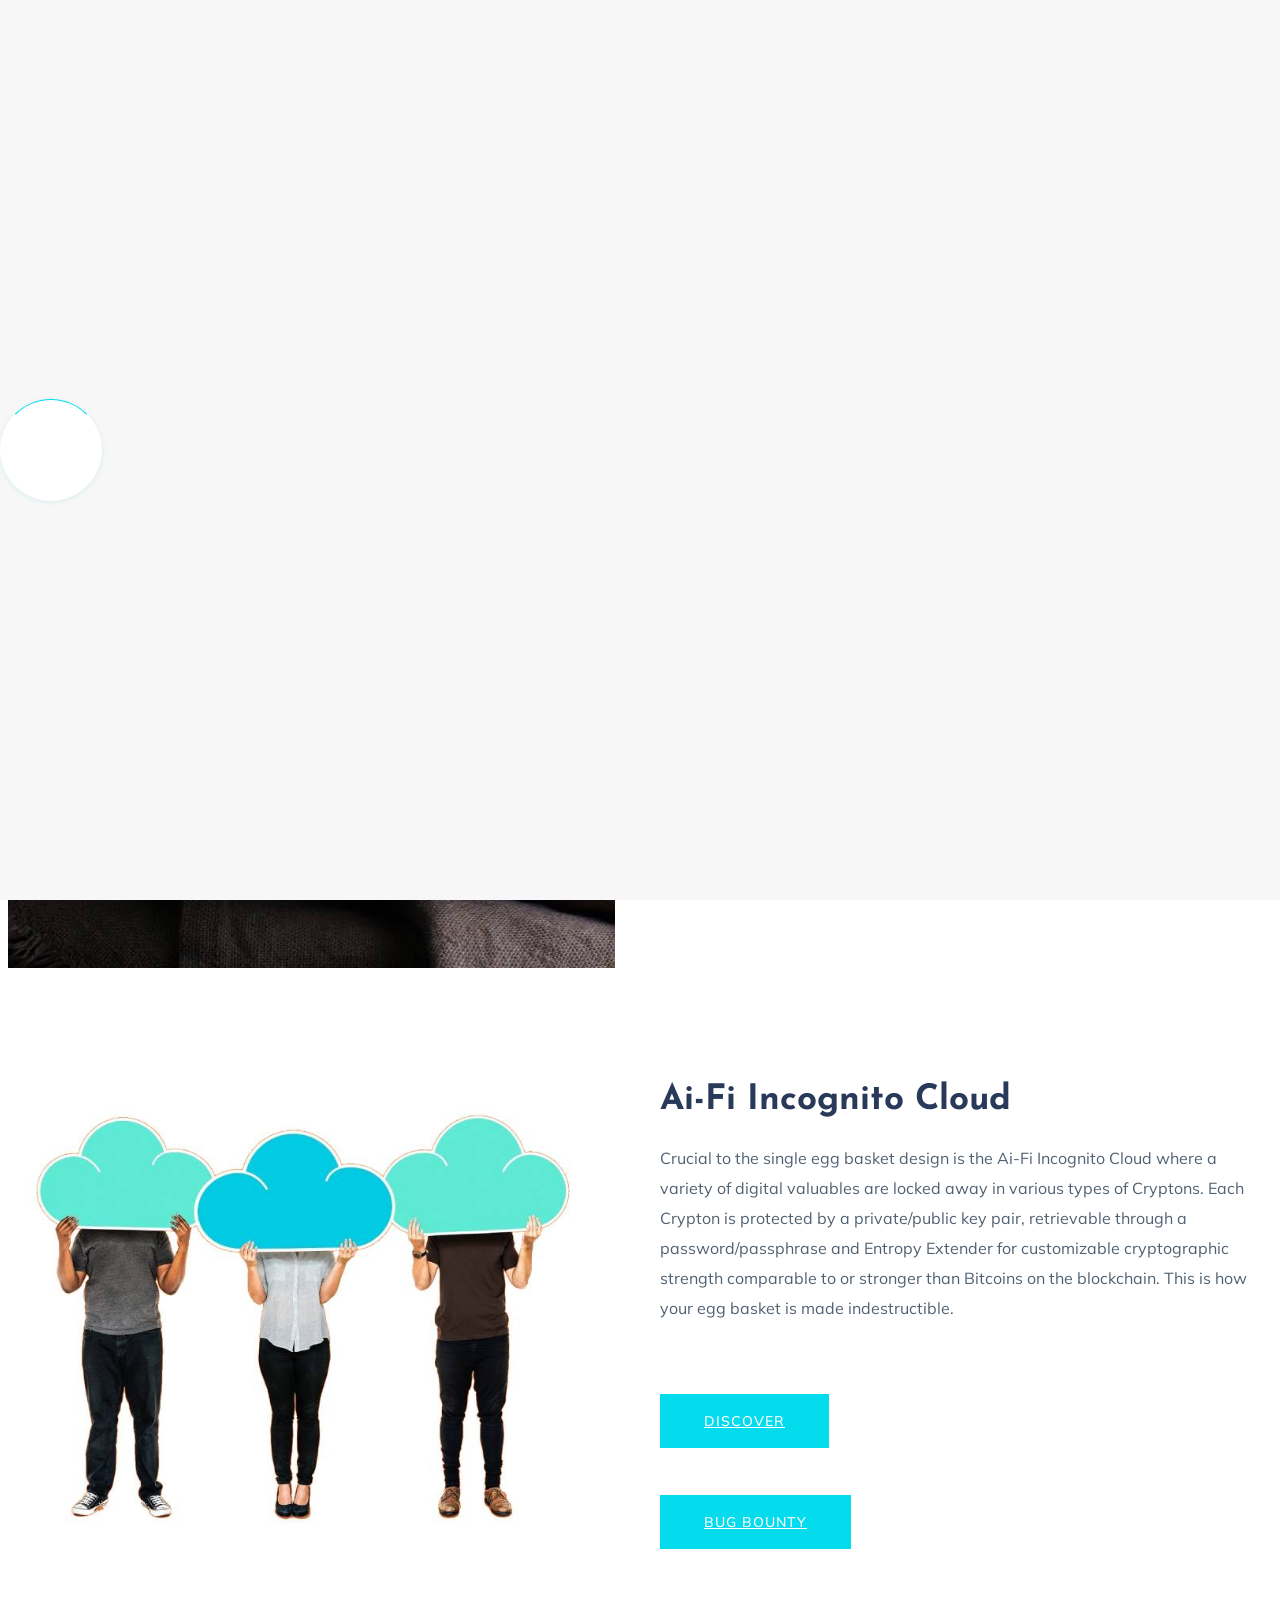
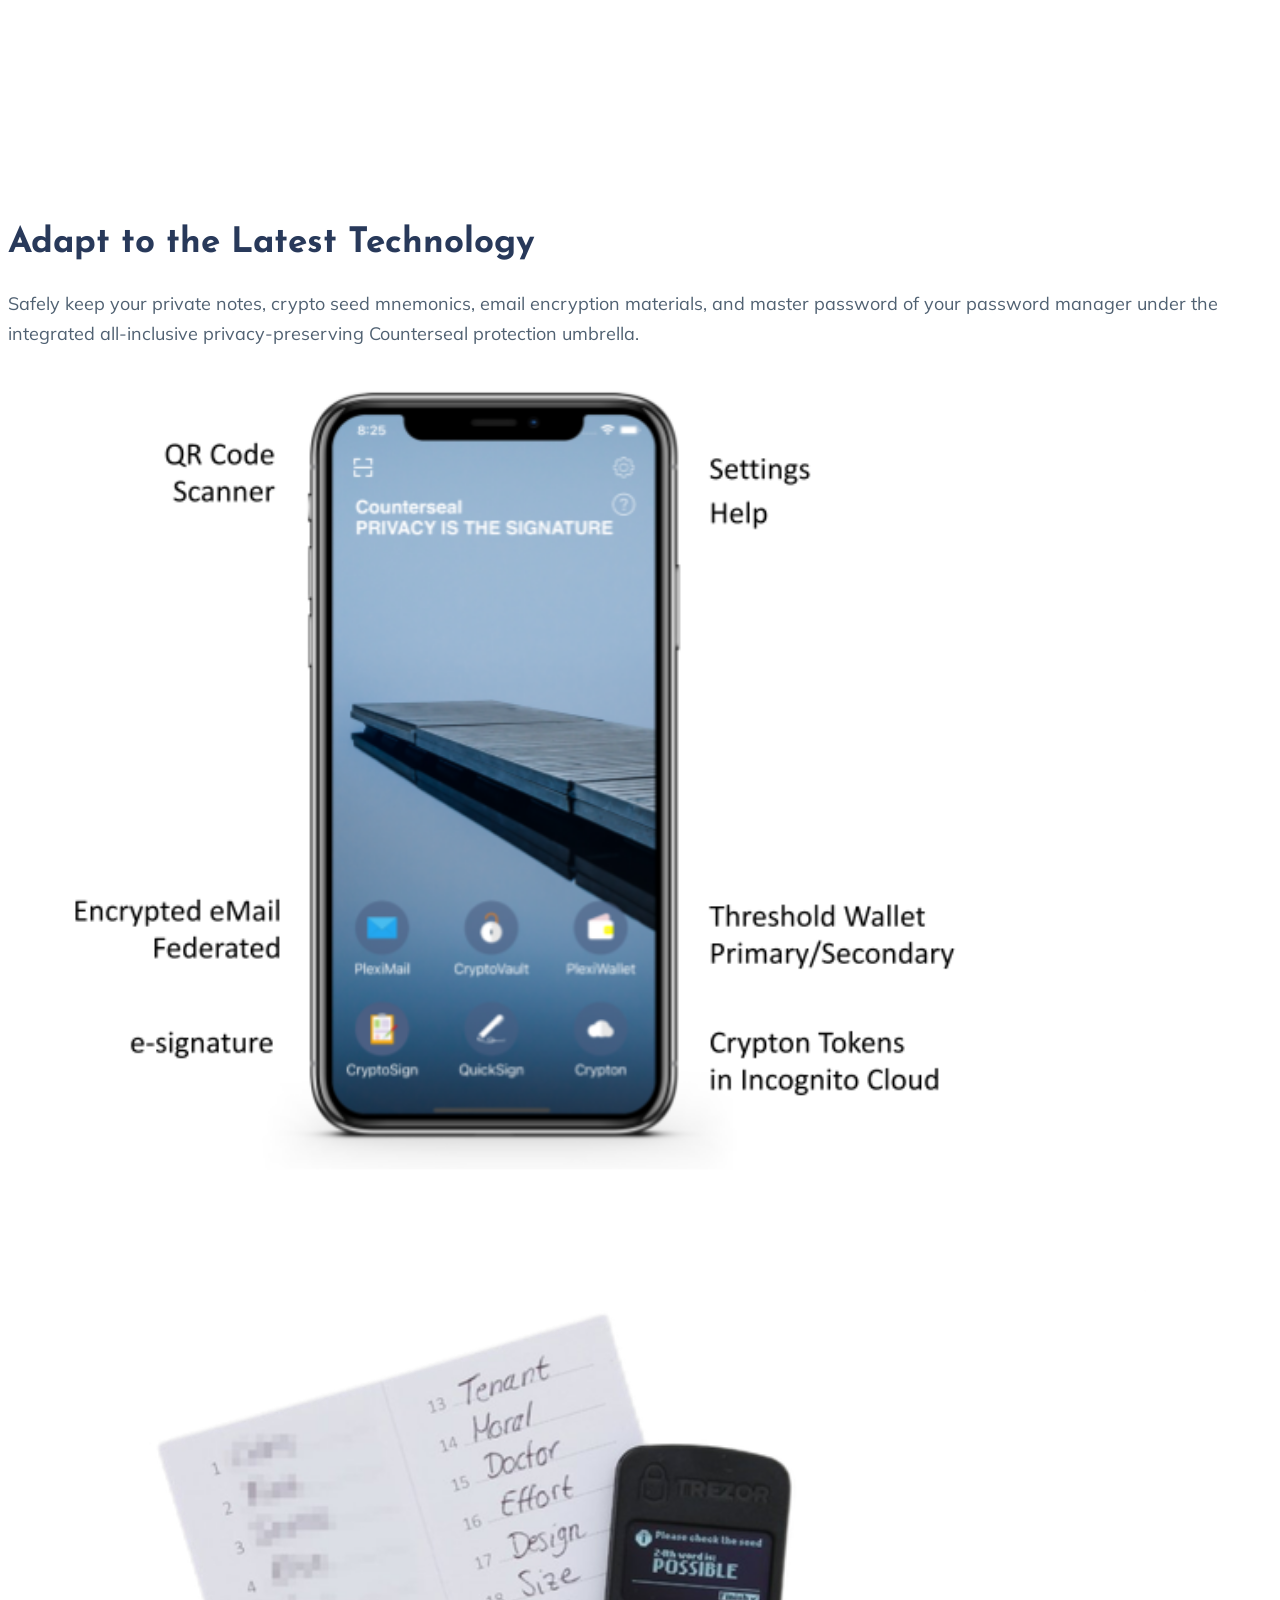
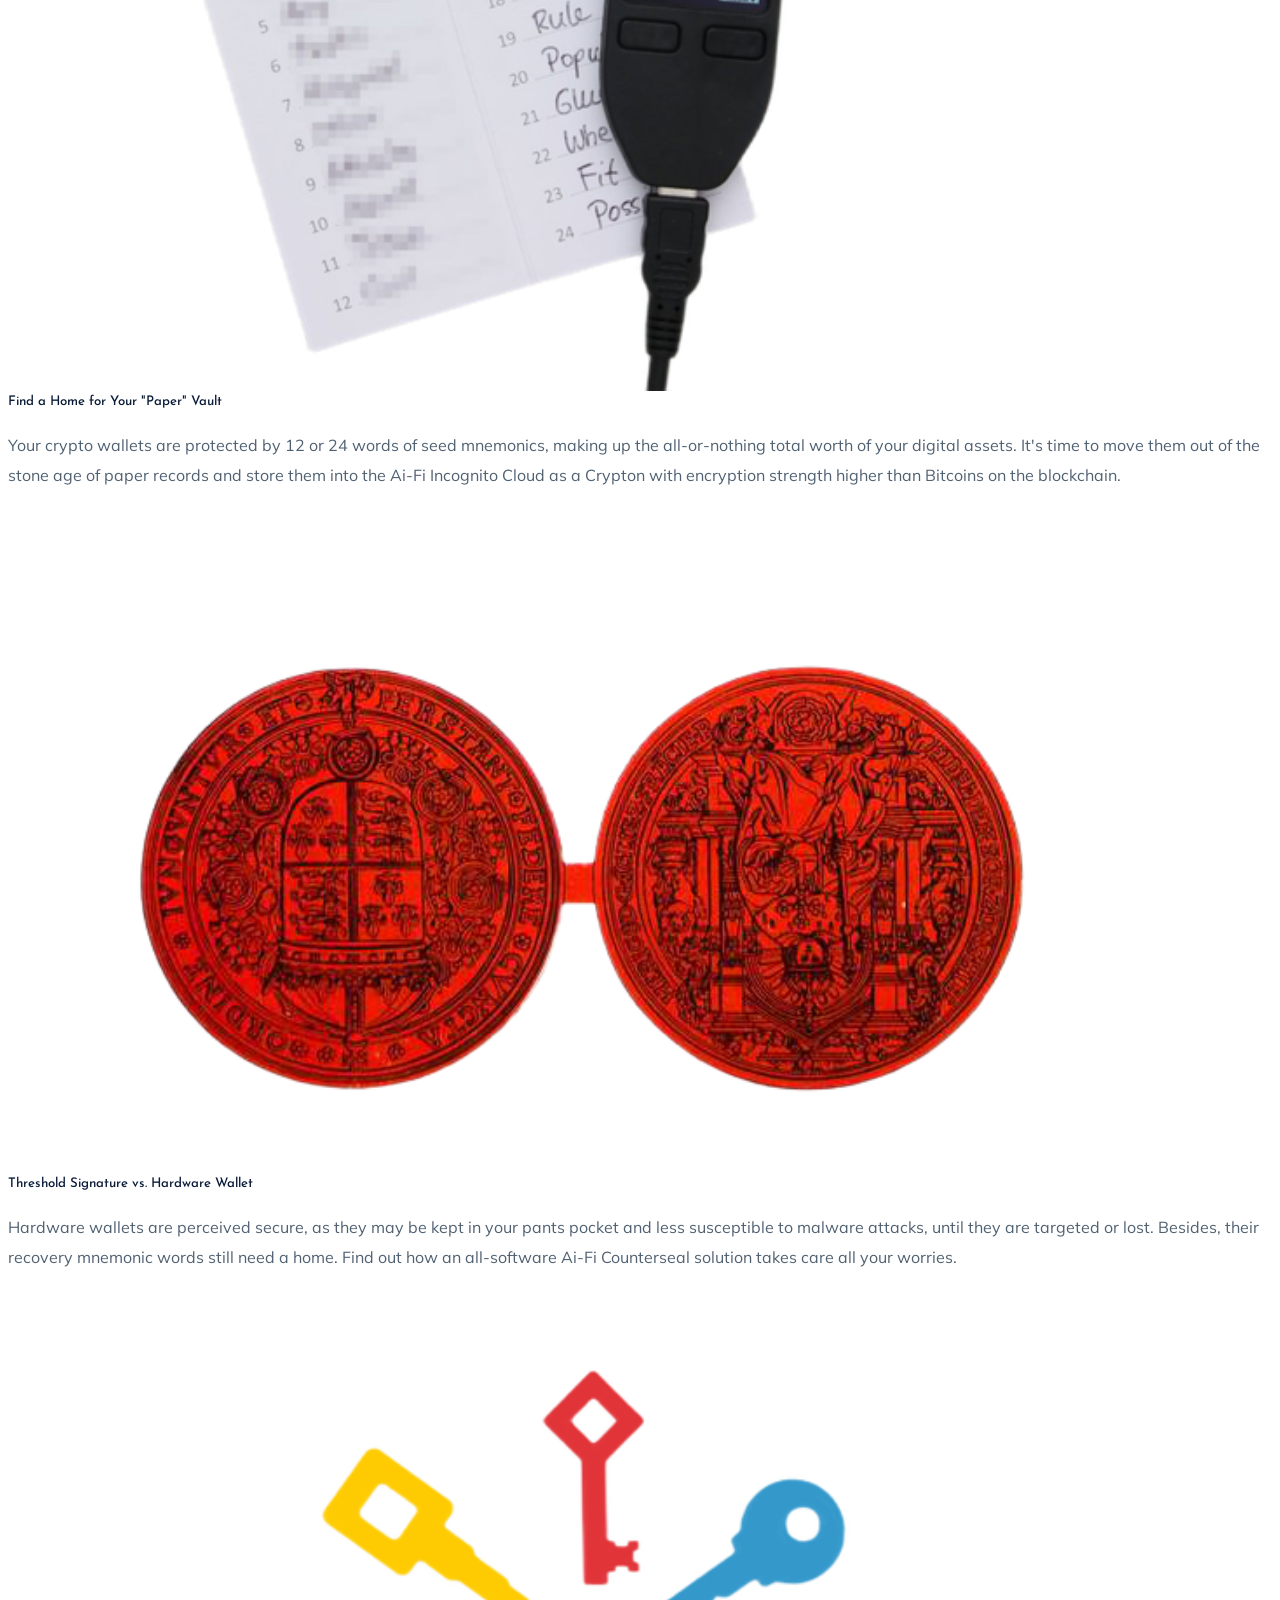
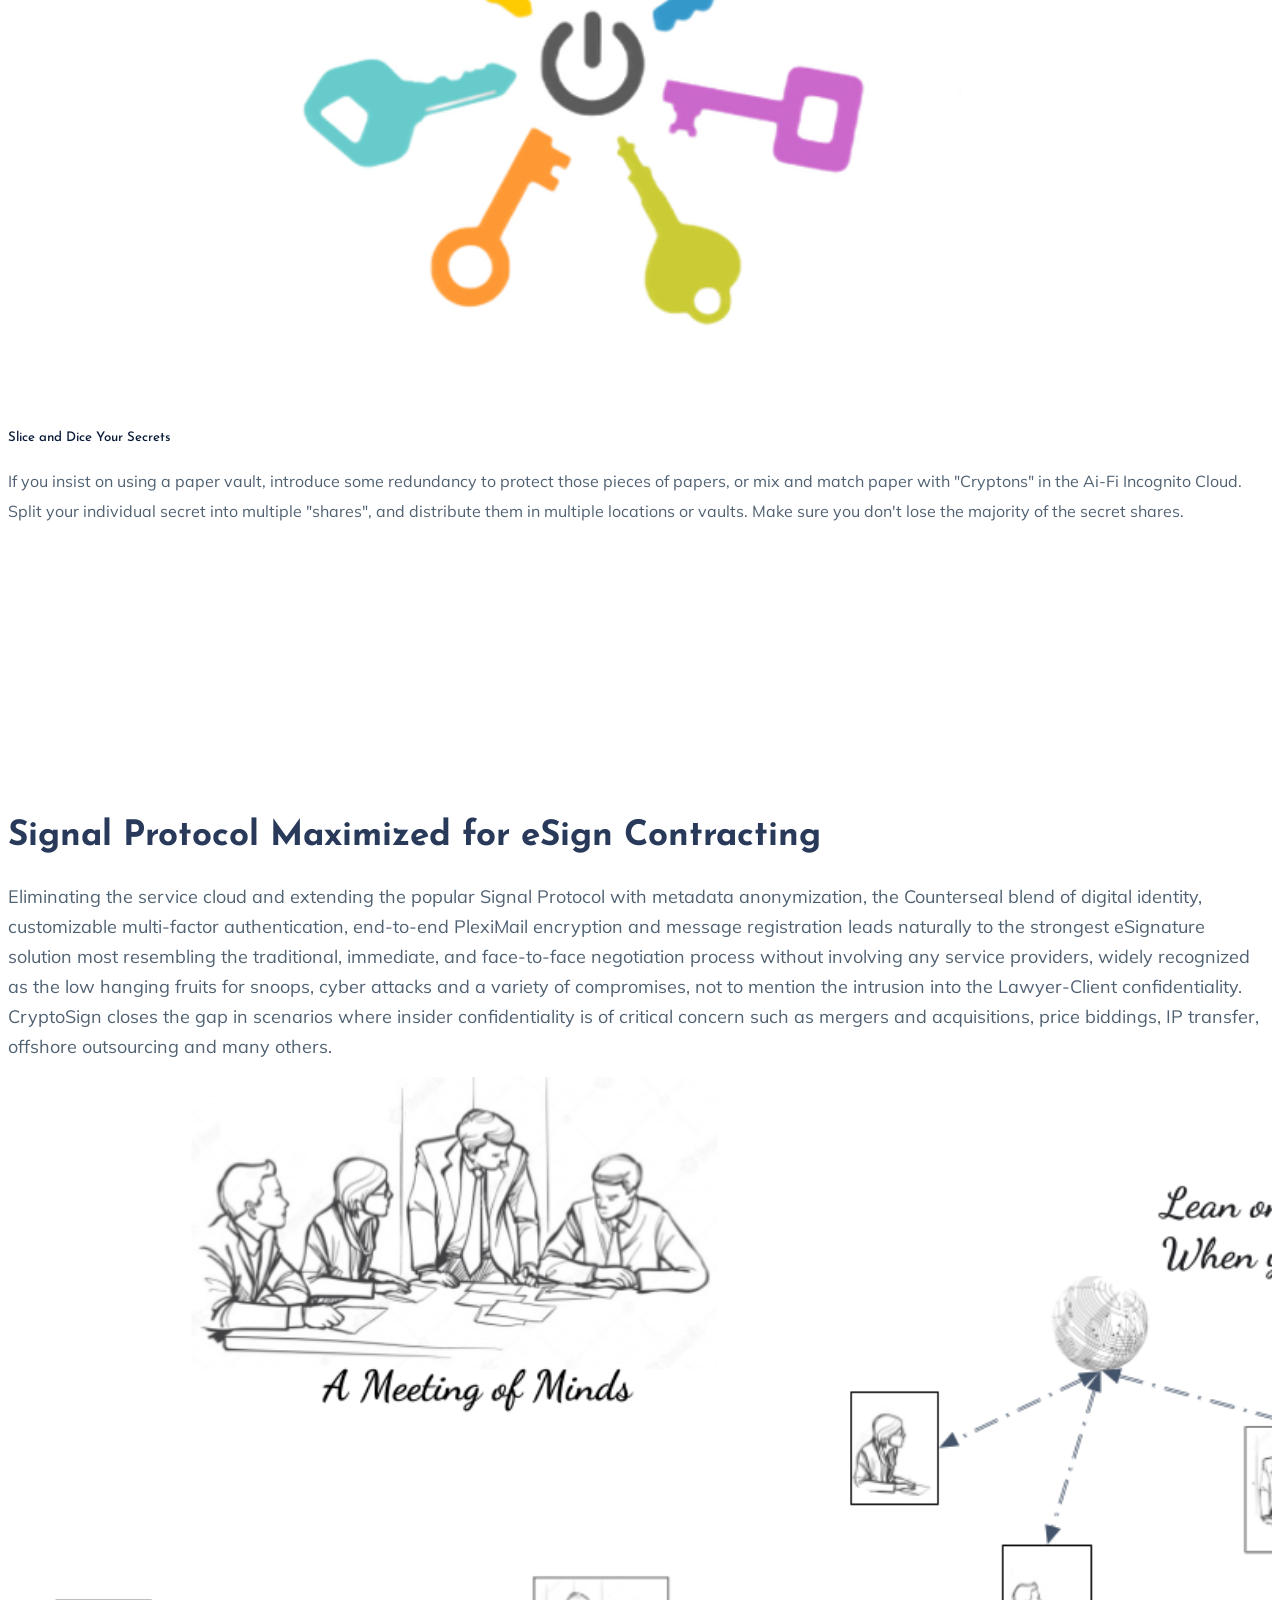
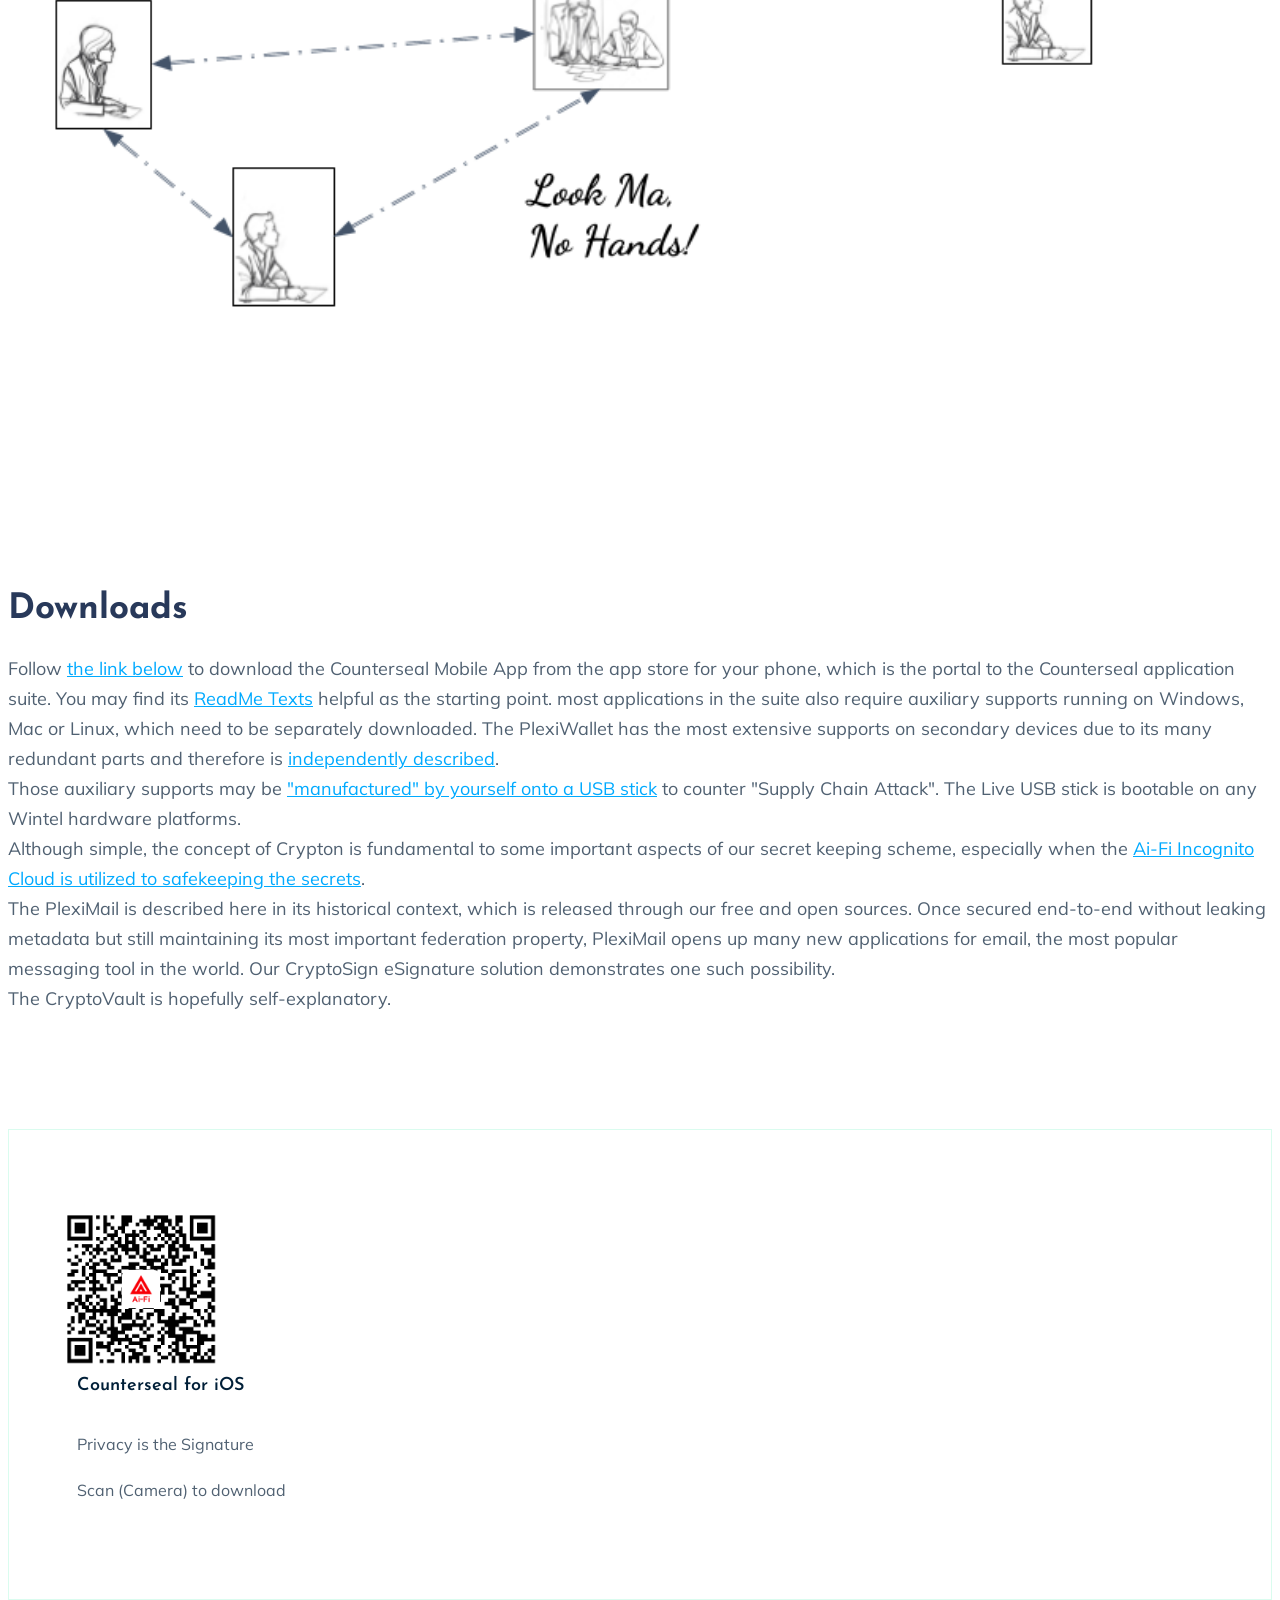
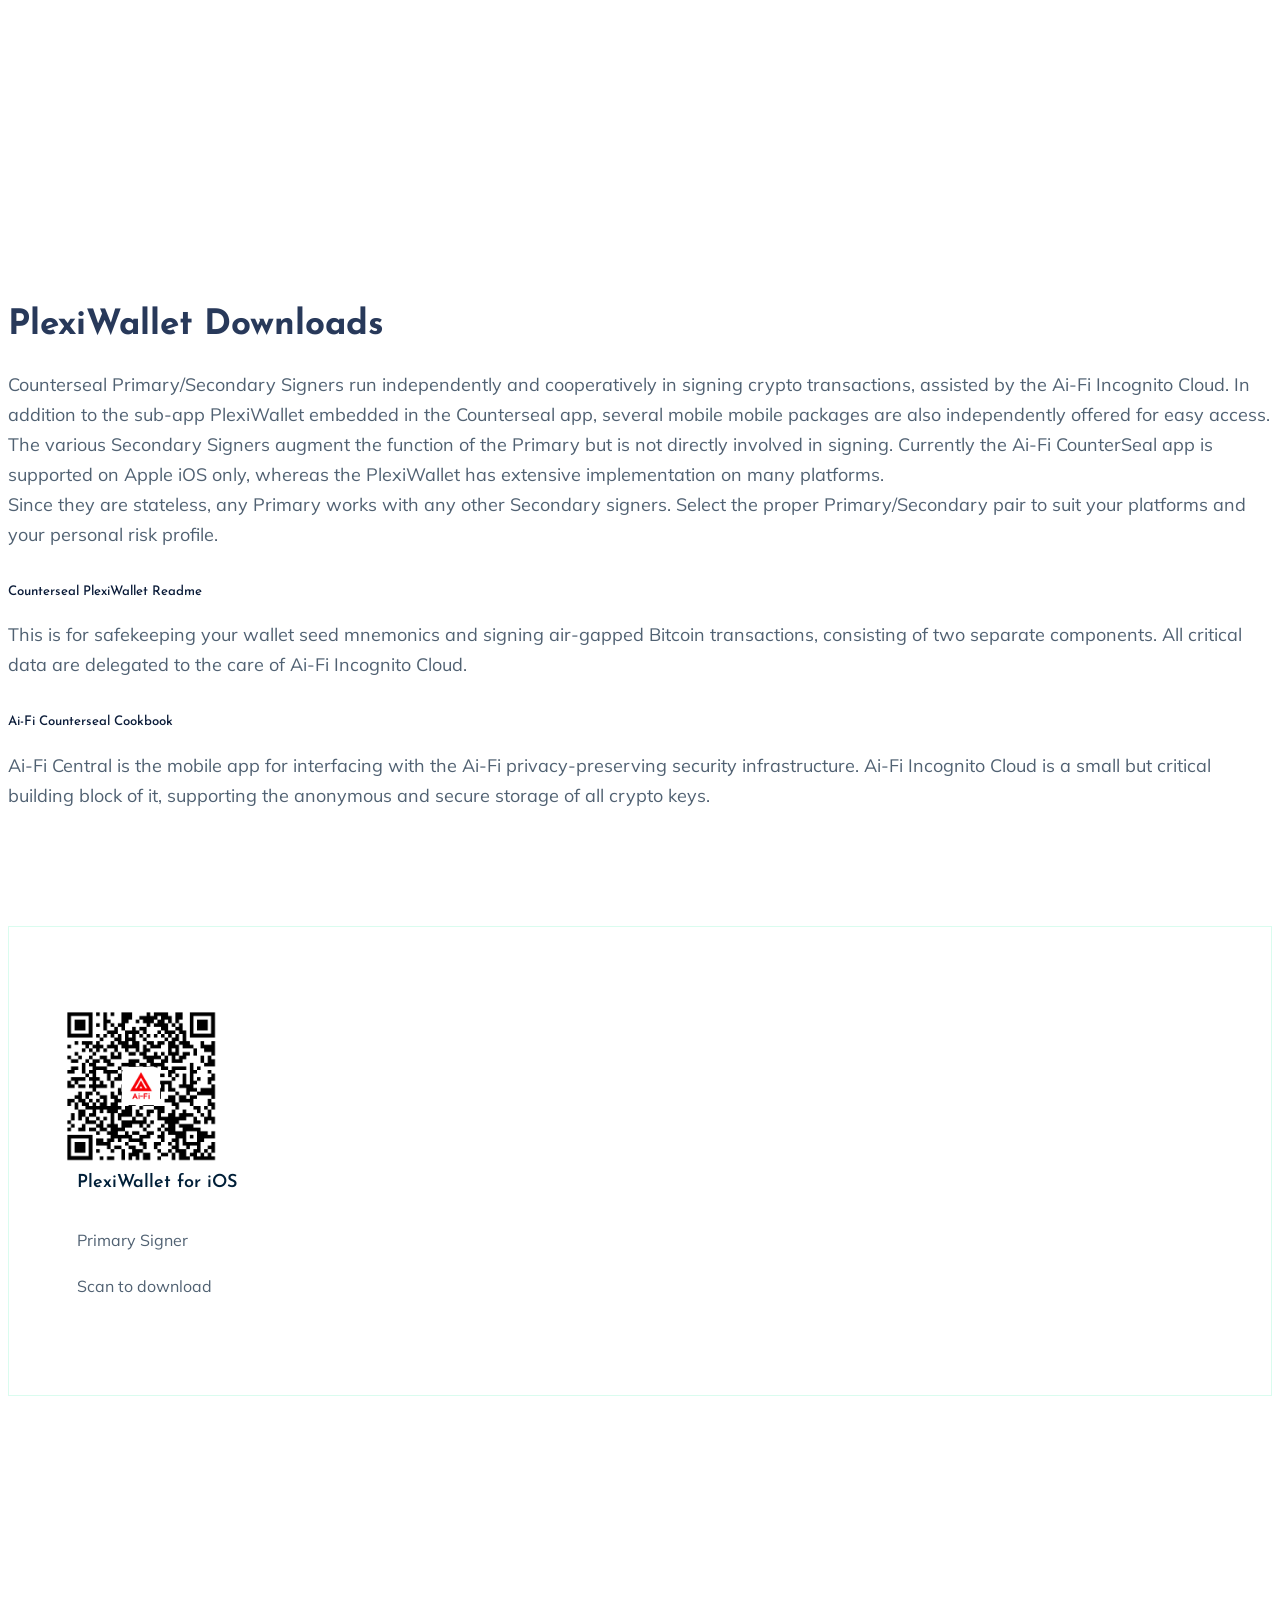
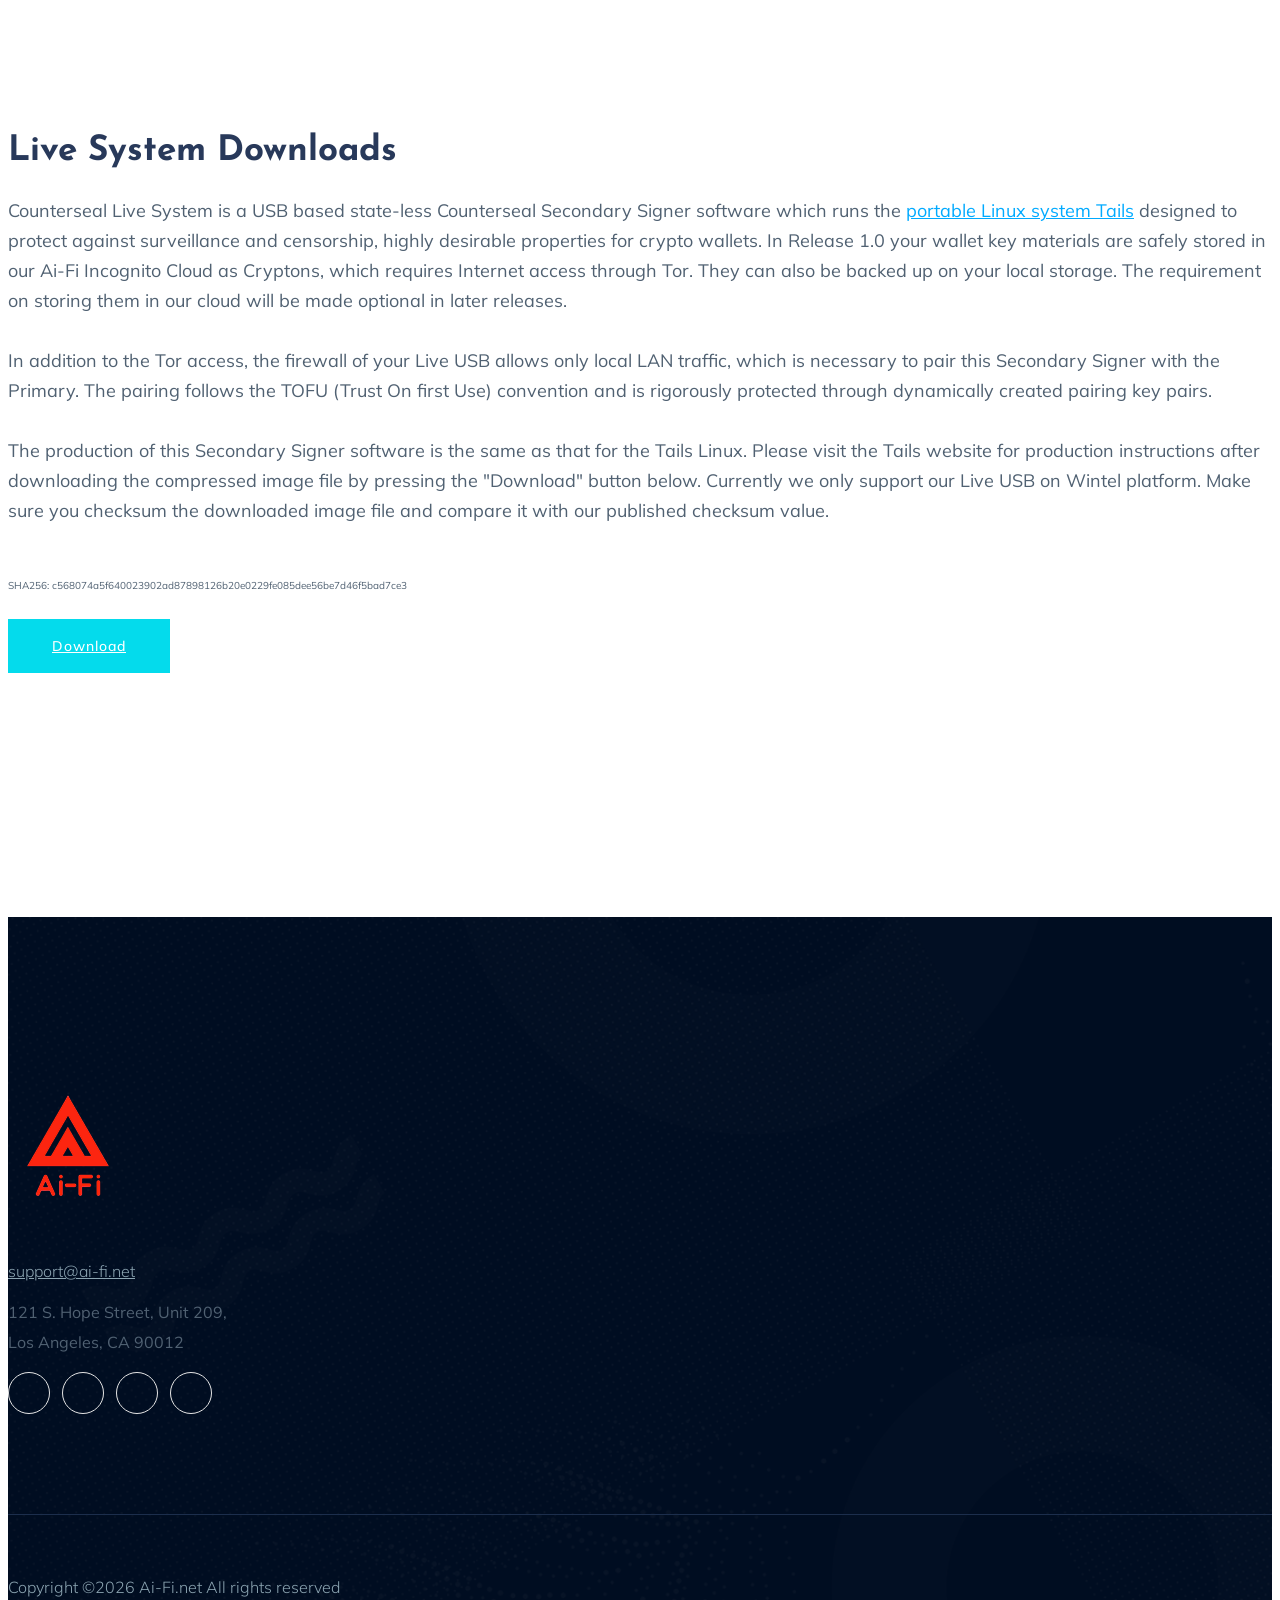
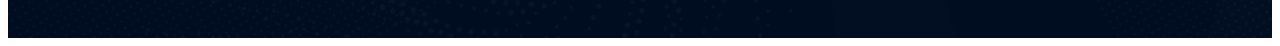
==== commit 80ad59fa: "Update index.html" ====
--- a/index.html
+++ b/index.html
@@ -778,7 +778,7 @@
                         <p>
                             Counterseal Live System is a USB based state-less Counterseal Secondary Signer
                                 software which runs the <a href="https://tails.boum.org/"
-                                target="_blank">portable Linux system Tails</a> designed to protect against surveillance
+                                target="_blank" style="color:#00aaff">portable Linux system Tails</a> designed to protect against surveillance
                                 and censorship, highly desirable properties for crypto wallets. In Release 1.0 your wallet key materials 
                                 are safely stored in our Ai-Fi Incognito Cloud as Cryptons, which requires Internet access through Tor. They can also be
                                 backed up on your local storage. The requirement on storing them in our cloud
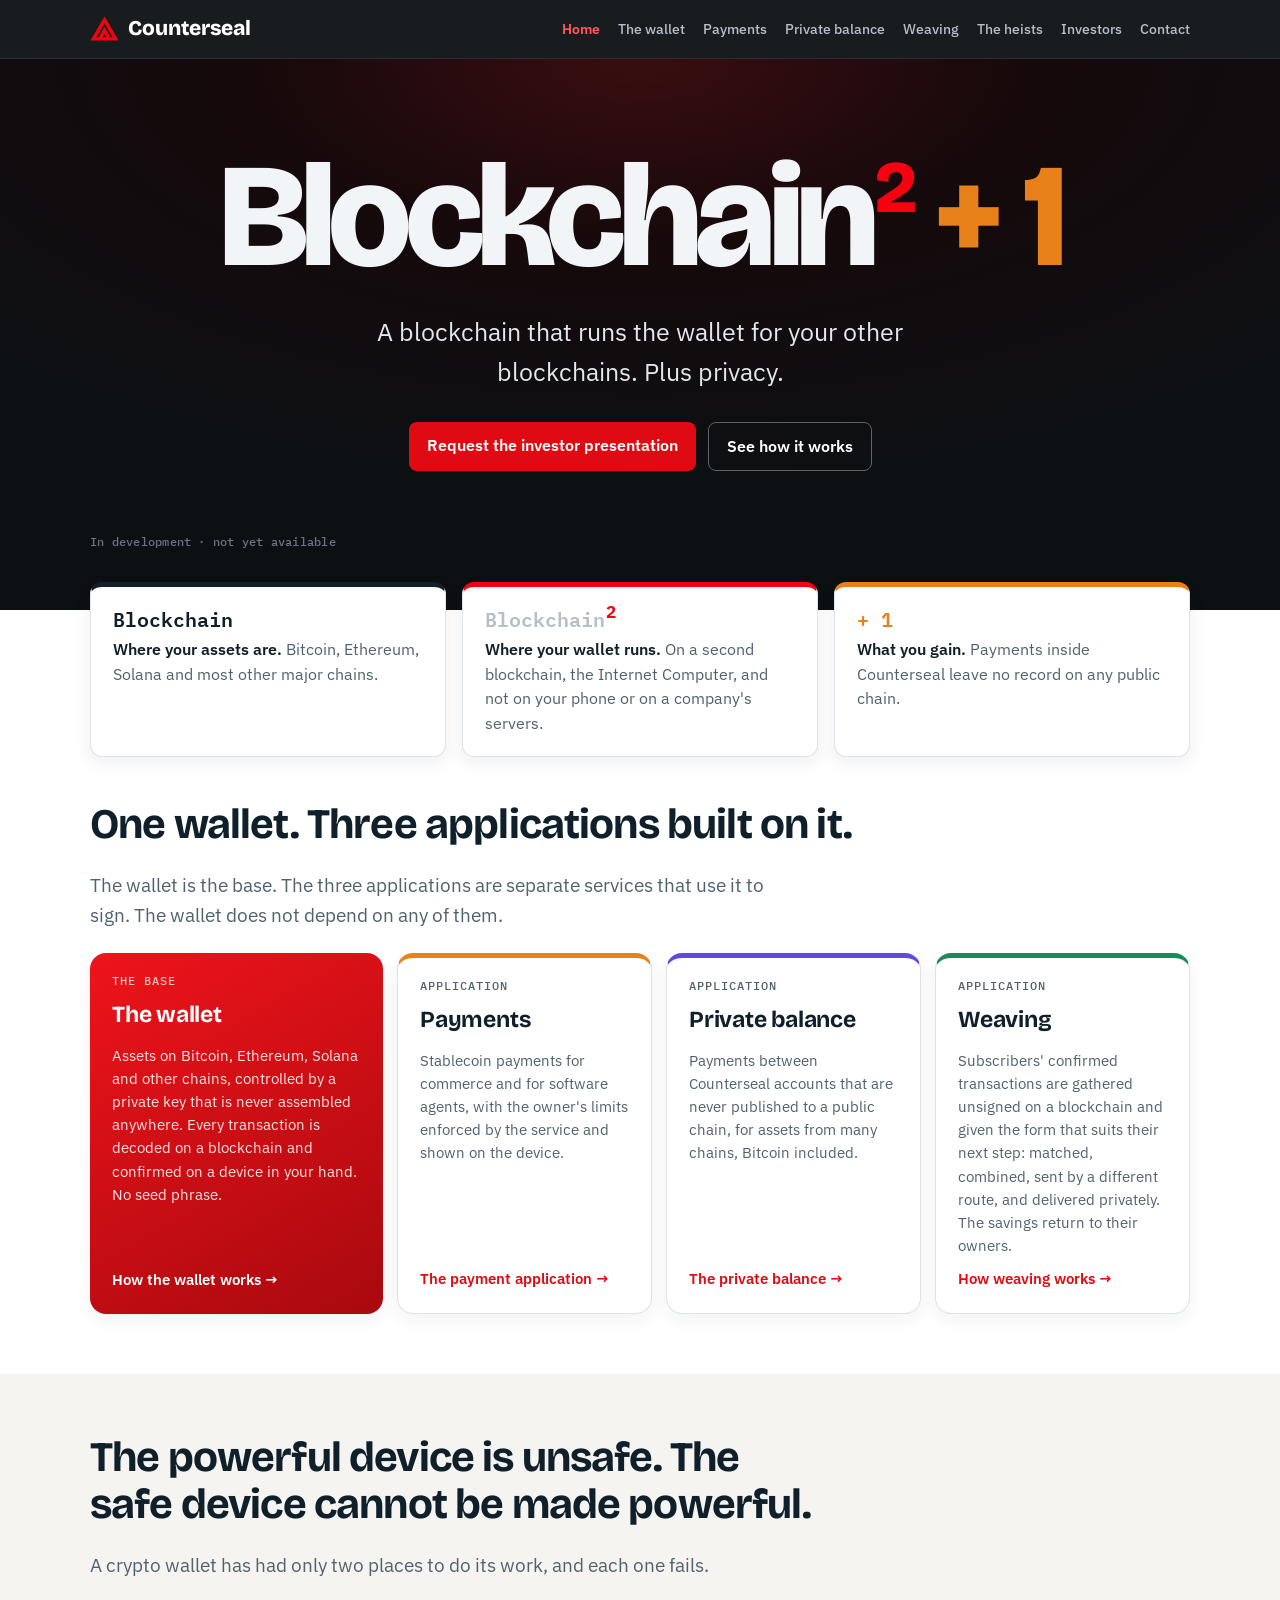
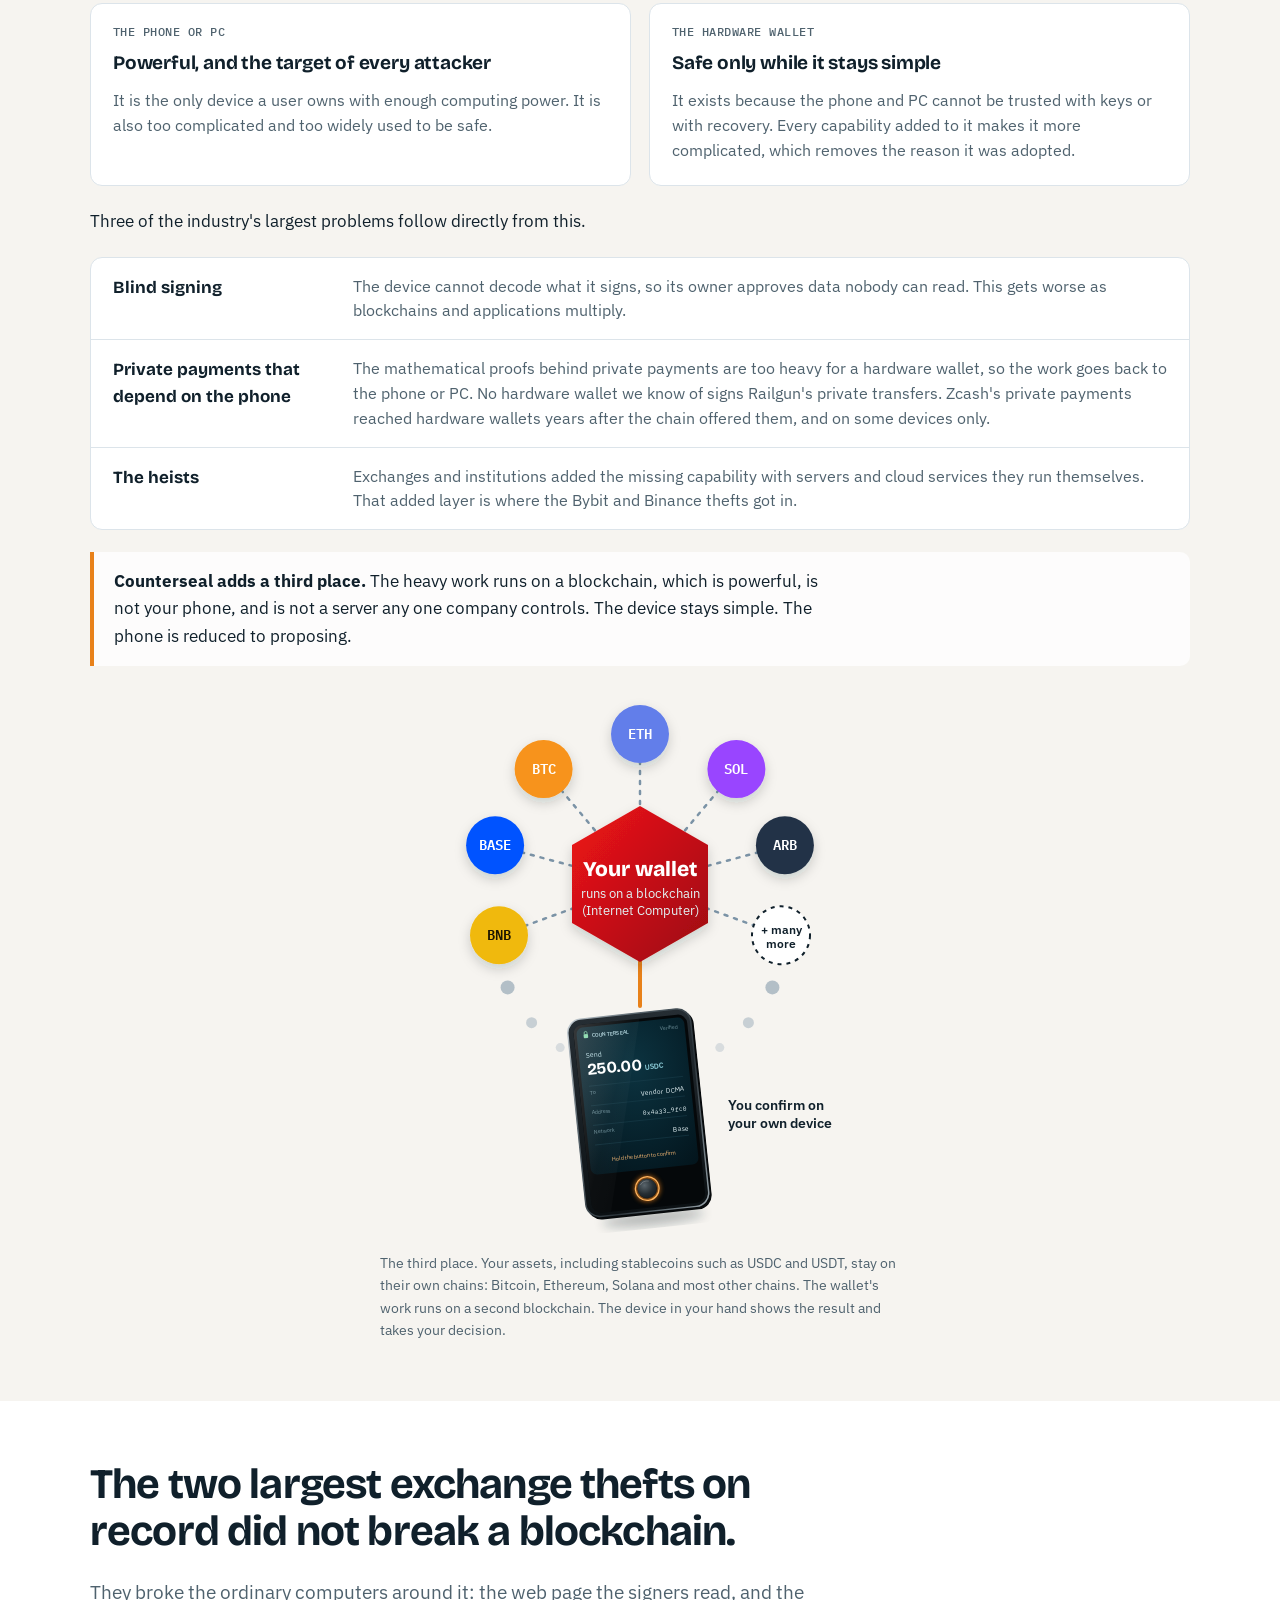
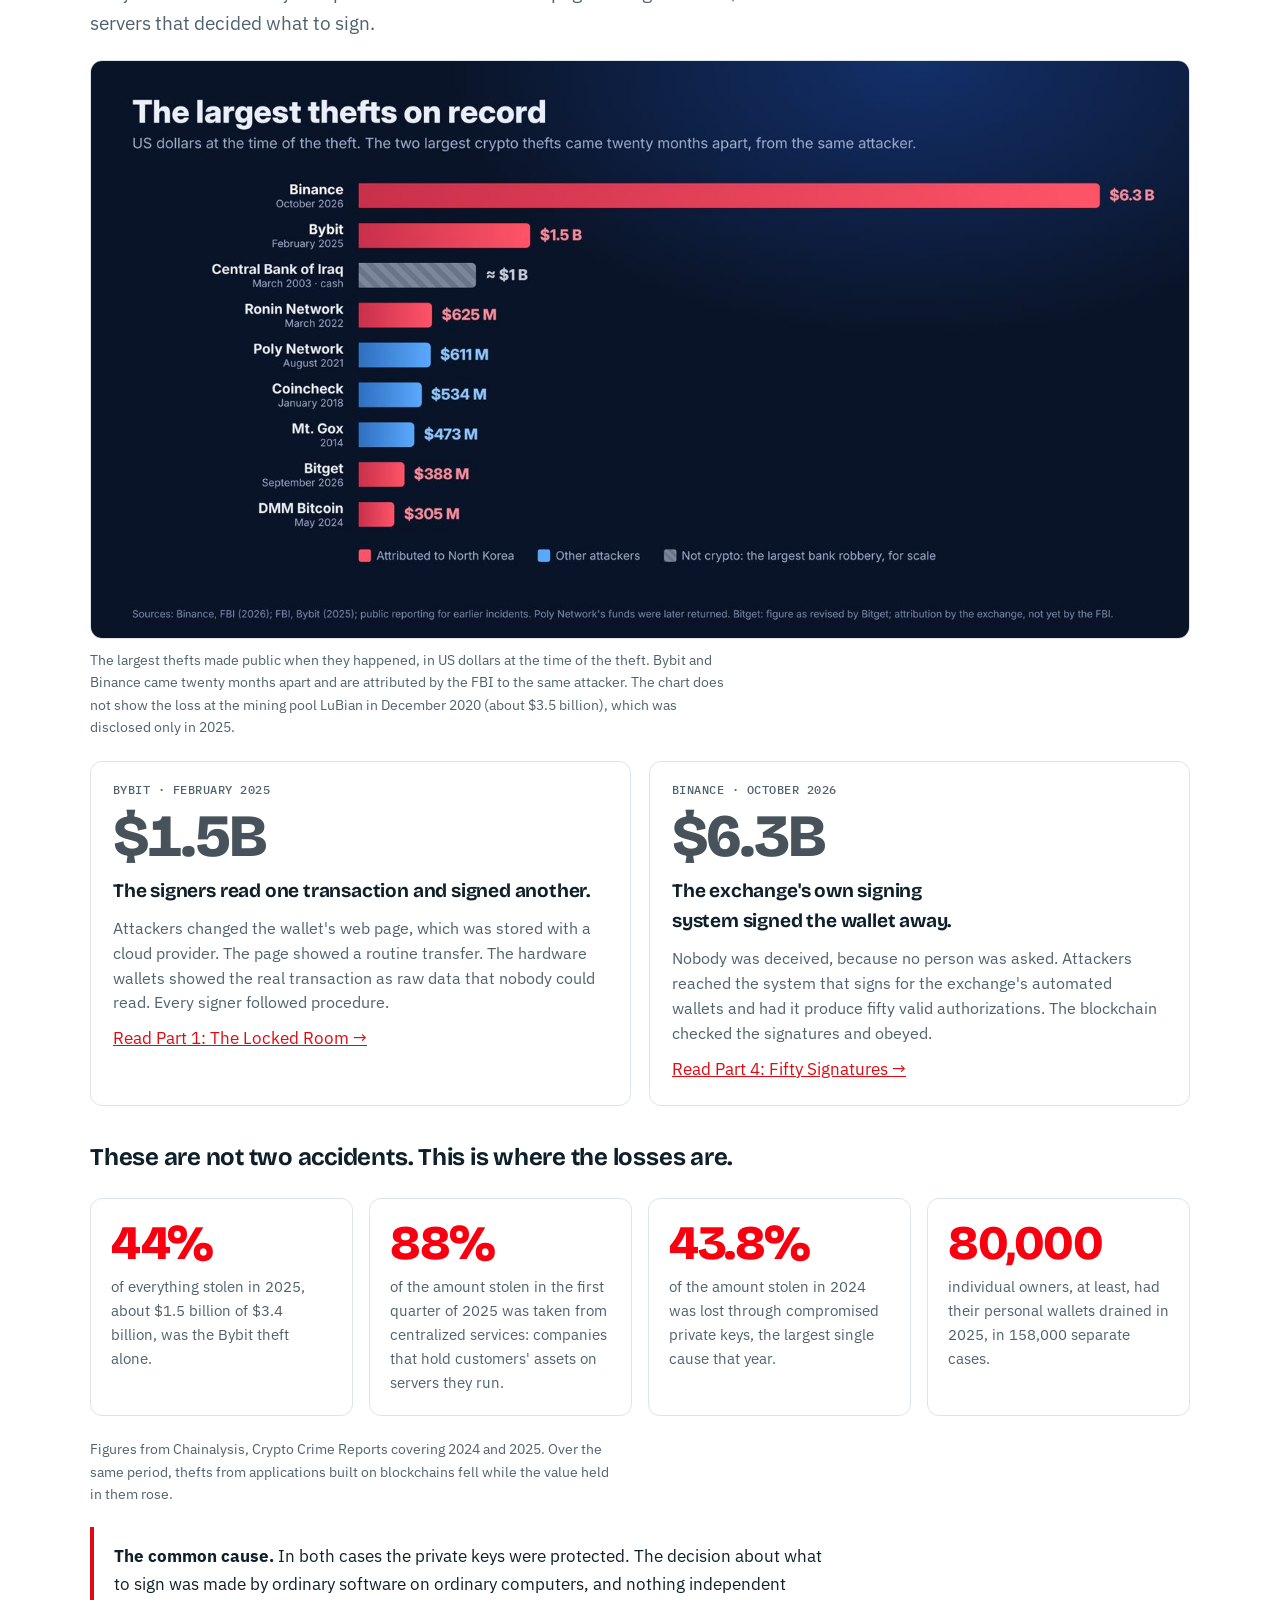
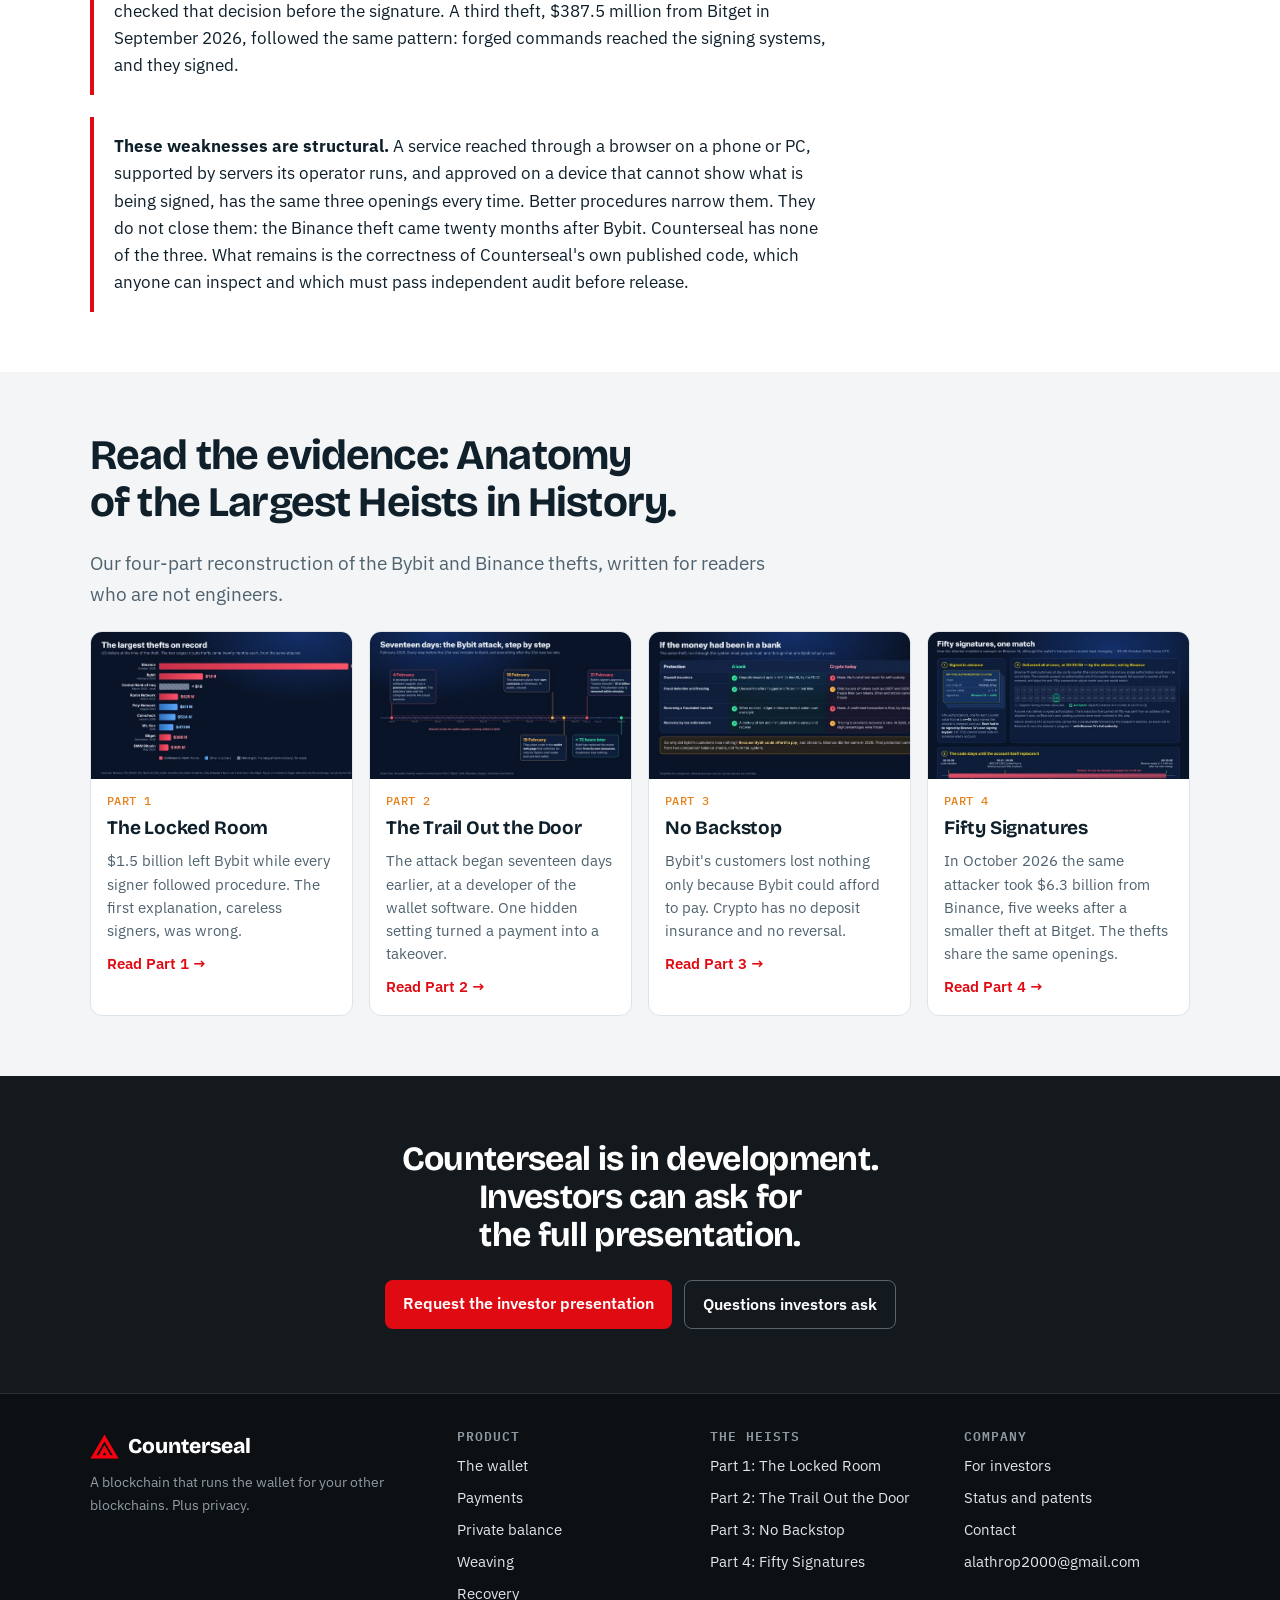
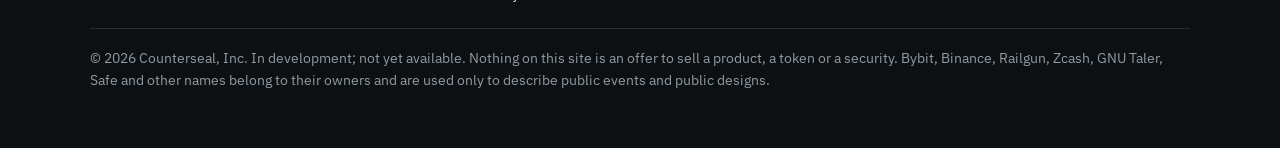
==== commit a03ba86e: "Add Counterseal website pages" ====
--- a/index.html
+++ b/index.html
@@ -1,1013 +1,235 @@
-<!doctype html>
-<html class="no-js" lang="zxx">
-    <head>
-        <meta charset="utf-8">
-        <meta http-equiv="x-ua-compatible" content="ie=edge">
-        <title>Ai-Fi Counterseal dApp Suite</title>
-        <meta name="description" content="">
-        <meta name="viewport" content="width=device-width, initial-scale=1">
-        <link rel="manifest" href="site.webmanifest">
-		<link rel="shortcut icon" type="image/x-icon" href="assets/img/favicon.ico">
-
-		<!-- CSS here -->
-            <link rel="stylesheet" href="assets/css/bootstrap.min.css">
-            <link rel="stylesheet" href="assets/css/owl.carousel.min.css">
-            <link rel="stylesheet" href="assets/css/slicknav.css">
-            <link rel="stylesheet" href="assets/css/flaticon.css">
-            <link rel="stylesheet" href="assets/css/animate.min.css">
-            <link rel="stylesheet" href="assets/css/magnific-popup.css">
-            <link rel="stylesheet" href="assets/css/fontawesome-all.min.css">
-            <link rel="stylesheet" href="assets/css/themify-icons.css">
-            <link rel="stylesheet" href="assets/css/slick.css">
-            <link rel="stylesheet" href="assets/css/nice-select.css">
-            <link rel="stylesheet" href="assets/css/style.css">
-            <style>
-                .slider-area .single-slider .slider-cap-wrapper .hero__img1 {
-                    background-image: url(assets/img/hero/hero_img.jpg); background-size:cover;background-repeat:no-repeat; height: 861px;
-                }
-                .slider-area .single-slider .slider-cap-wrapper .hero__img1 .hero_title {
-                    margin-left: 20px; margin-top: 120px; margin-right: 20px; font-size: 20px; color: #fff;
-                }
-                @media (max-width: 575px) {
-                    .footer-logo {
-                        display: none;
-                    }
-                    .slider-area .single-slider .slider-cap-wrapper .hero__img {
-                        display: inline;
-                        width: 100%;
-                    }
-                    .slider-area .single-slider .slider-cap-wrapper .hero__img1 {
-                        background-image: url(assets/img/hero/hero_img.jpg); background-size:cover;background-repeat:no-repeat; height: 500px;
-                    }
-                    .slider-area .single-slider .slider-cap-wrapper .hero__img1 .hero_title {
-                        margin-left: 20px; margin-top: 40px; margin-right: 20px; font-size: 20px; color: #fff;
-                    }
-                }
-                @media only screen and (max-width: 767px) and (min-width: 576px) {
-
-                    .slider-area .single-slider .slider-cap-wrapper .hero__img {
-                        display: inline;
-                        width: 100%;
-                    }
-                    .slider-area .single-slider .slider-cap-wrapper .hero__img1 {
-                        background-image: url(assets/img/hero/hero_img.jpg); background-size:cover;background-repeat:no-repeat; height: 500px;
-                    }
-                    .slider-area .single-slider .slider-cap-wrapper .hero__img1 .hero_title {
-                        margin-left: 20px; margin-top: 60px; margin-right: 20px; font-size: 20px; color: #fff;
-                    }
-                }
-                .section-padding3{padding-top:0px;padding-bottom:120px}
-                .single-news-area {
-                    position: relative;
-                    z-index: 1;
-                    margin-bottom: 15px;
-                }
-                .align-items-center {
-                    -ms-flex-align: center!important;
-                    align-items: center!important;
-                }
-                .d-flex {
-                    display: -ms-flexbox!important;
-                    display: flex!important;
-                }
-                .single-news-area .news-thumbnail {
-                    -webkit-box-flex: 0;
-                    -ms-flex: 0 0 37%;
-                    flex: 0 0 37%;
-                    max-width: 37%;
-                    width: 37%;
-                    margin: 0;
-                    padding: 0;
-                }
-                .single-news-area .news-thumbnail img {
-                    width: 100%;
-                }
-                .single-news-area .news-content {
-                    -webkit-box-flex: 0;
-                    -ms-flex: 0 0 63%;
-                    flex: 0 0 63%;
-                    max-width: 63%;
-                    width: 63%;
-                    padding-left: 15px;
-                }
-                .contact--area {
-                    position: relative;
-                    z-index: 1;
-                    margin: 0;
-                    padding: 0;
-                }
-                .section-heading {
-                    position: relative;
-                    z-index: 1;
-                    margin-bottom: 30px;
-                }
-                .contact--area {
-                    position: relative;
-                    z-index: 1;
-                }
-                .contact-content {
-                    padding: 55px 45px;
-                    background-color: #ffffff;
-                    border: 1px solid #afbace;
-                }
-                .contact-content .single-contact-content {
-                    position: relative;
-                    z-index: 1;
-                    margin-bottom: 45px;
-                }
-                .contact-content .single-contact-content .news-thumbnail {
-                    -webkit-box-flex: 0;
-                    -ms-flex: 0 0 20%;
-                    flex: 0 0 20%;
-                    max-width: 20%;
-                    width: 20%;
-                    margin: 0;
-                    padding: 0;
-                }
-                .contact-content .single-contact-content .icon {
-                    -webkit-box-flex: 0;
-                    -ms-flex: 0 0 48px;
-                    flex: 0 0 48px;
-                    max-width: 48px;
-                    width: 48px;
-                    height: 48px;
-                    line-height: 48px;
-                    color: #ffffff;
-                    text-align: center;
-                    margin-right: 15px;
-                }
-                .contact-content .single-contact-content .icon img {
-                    width: 100%;
-
-                }
-                .contact-content .single-contact-content .news-thumbnail img {
-                    width: 100%;
-                }
-            </style>
-   </head>
-
-   <body>
-    <!-- Preloader Start -->
-    <div id="preloader-active">
-        <div class="preloader d-flex align-items-center justify-content-center">
-            <div class="preloader-inner position-relative">
-                <div class="preloader-circle"></div>
-                <div class="preloader-img pere-text">
-                    <img src="assets/img/logo/loder.png" alt="">
-                </div>
-            </div>
+<!DOCTYPE html>
+<html lang="en">
+<head>
+<meta charset="utf-8">
+<meta name="viewport" content="width=device-width, initial-scale=1">
+<title>Counterseal: a blockchain that runs the wallet for your other blockchains</title>
+<!-- Counterseal_Website_Draft_v0_25 · 2026-11-14 · v0.25: weaving described as broader than matching, at the founder request of 2026-11-15: new section Weaving is more than matching with a new diagram and five forms (match, combine, change the route, choose the block builder, deliver privately); value section reduced to return and receipt, with the statement of who receives the value moved into it; definition, step text, home card and the investor answer on trade execution extended to match; the old diagram, which showed a Bitcoin payment and the labels no exchange fee and nobody sees your order first, is replaced. v0.24: investor question on trade execution answered at more length at the founder request of 2026-11-15: the converging unsigned flow as the advantage, the sign-first constraint of other wallets with MetaMask Smart Transactions as the example, weaving as the use of the flow. v0.23: weaving page, definition of weaving rewritten at the founder request of 2026-11-15 to state the advantage: an ordinary wallet signs first, so a collected transaction can only be ordered; Counterseal signs last, so it can still be matched, merged or rearranged; the phrase on serving the owner best removed. v0.22: the status line made inconspicuous at the founder request of 2026-11-15: left-aligned at the bottom of the first dark block, smaller, muted grey, without its outline. v0.21: the status line (In development, not yet available) moved from above the headline to the bottom of the first dark block, below the two buttons, at the founder request of 2026-11-15. v0.20: the triangle mark confirmed by the founder on 2026-11-15 as the provisional logo, shared with Ai-Fi for now; browser-tab icon files added (favicon.ico and apple-touch-icon.png) beside the drawn icon; img/counterseal-logo-provisional.svg now holds the triangle mark and the twin-peaks drawing is removed; buttons and links keep the darker red because white text on it is easier to read. v0.19: trial of a different logo mark at the founder request of 2026-11-15: the triangle mark from the supplied icon file, redrawn without its lettering, in its red (#f80010); the same red applied to the superscript 2 and the statistics figures; the twin-peaks mark is kept in img/ for comparison. v0.18: mixed colour scheme chosen by the founder on 2026-11-15: dark menu bar, page headings, closing band and footer; white and pale grey reading sections in place of the pale coloured ones; no change to any text. v0.17: weaving added as a third application with its own page, following the founder decision of 2026-11-15; the section on value returned from transactions moved from the wallet page to it; home page now shows the wallet and three applications. v0.16: home page, theft section: four published figures on where losses occur (Chainalysis) and a statement that the weaknesses are structural; investors page: new question on a blockchain versus company-run servers, stating in full what a subscriber relies on. v0.15: home page, the second of the three industry problems corrected: hardware wallets now handle shielded Zcash (Ledger since September 2026, Keystone earlier), so the statement that no hardware wallet offers private payments was too broad. v0.14: the home-page diagram now shows six named blockchains and a marker for many more, in place of three chains and two stablecoins; the caption names stablecoins as assets. v0.13: the device in the home-page diagram is now tilted and larger, matching the illustration on the wallet page. v0.12: the superscript 2 is now red, in the headline formula and on the second explanation card; the first card title and its top border are now dark, so the three cards carry the same colours as the three parts of the headline. v0.11: the second explanation card on the home page is now titled with the whole term, the word in grey and the superscript 2 in violet at full size, in place of a lone small superscript. v0.10: logo changed to the twin-peaks mark (option A1) in bright red; site colours changed from teal to red to match; attack warnings changed from red to dark grey so the brand colour is not the warning colour. v0.9: split into pages (home, the wallet, payments, private balance, investors) following the founder decision of 2026-11-14 that Counterseal is a base wallet with two applications; section numbers removed; provisional logo mark, browser-tab icon and page descriptions added; full footer; contact details supplied by the founder; payments page added. Earlier history is in v0.8. Not cleared for publication. -->
+<meta name="description" content="Counterseal moves the work of a crypto wallet onto a blockchain and confirms every transaction on a hardware device in your hand. No seed phrase. Payments the public cannot see.">
+<meta property="og:title" content="Counterseal: a blockchain that runs the wallet for your other blockchains">
+<meta property="og:description" content="Counterseal moves the work of a crypto wallet onto a blockchain and confirms every transaction on a hardware device in your hand. No seed phrase. Payments the public cannot see.">
+<meta property="og:type" content="website">
+<link rel="icon" href="data:image/svg+xml,%3Csvg xmlns='http://www.w3.org/2000/svg' viewBox='11.5 1.5 64 60'%3E%3Cpath fill-rule='evenodd' fill='%23f80010' d='M43.5 6.5L73 57H14ZM43.5 20.5L60.5 50H56L43.5 28.5L31 50H26.5ZM43.5 43.5L47.3 50H39.7Z'/%3E%3C/svg%3E">
+<link rel="preconnect" href="https://fonts.googleapis.com">
+<link rel="preconnect" href="https://fonts.gstatic.com" crossorigin>
+<link href="https://fonts.googleapis.com/css2?family=Bricolage+Grotesque:opsz,wght@12..96,500;12..96,700;12..96,800&family=IBM+Plex+Sans:ital,wght@0,400;0,500;0,600;1,400&family=IBM+Plex+Mono:wght@400;500;600&display=swap" rel="stylesheet">
+<link rel="icon" href="favicon.ico" sizes="any">
+<link rel="apple-touch-icon" href="apple-touch-icon.png">
+<link rel="stylesheet" href="css/site.css">
+</head>
+<body>
+
+<header class="nav" id="pagetop">
+  <div class="wrap">
+    <a class="brand" href="index.html" aria-label="Counterseal home"><svg class="mark" viewBox="13 5.5 61 52.5" aria-hidden="true"><path fill-rule="evenodd" fill="#f80010" d="M43.5 6.5L73 57H14ZM43.5 20.5L60.5 50H56L43.5 28.5L31 50H26.5ZM43.5 43.5L47.3 50H39.7Z"/></svg> Counterseal</a>
+    <nav aria-label="Pages"><a href="index.html" aria-current="page">Home</a><a href="wallet.html">The wallet</a><a href="payments.html">Payments</a><a href="privacy.html">Private balance</a><a href="weaving.html">Weaving</a><a href="index.html#series">The heists</a><a href="investors.html">Investors</a><a href="investors.html#contact">Contact</a></nav>
+  </div>
+</header>
+
+<main id="top">
+<svg width="0" height="0" style="position:absolute" aria-hidden="true" focusable="false">
+  <defs>
+    <linearGradient id="ctEdge" x1="0" y1="0" x2="1" y2="1"><stop offset="0" stop-color="#c9d2d8"/><stop offset=".28" stop-color="#5a666e"/><stop offset=".62" stop-color="#2a3339"/><stop offset="1" stop-color="#9aa6ad"/></linearGradient>
+    <linearGradient id="ctBody" x1="0" y1="0" x2="0" y2="1"><stop offset="0" stop-color="#252d33"/><stop offset="1" stop-color="#0c1114"/></linearGradient>
+    <radialGradient id="ctScr" cx=".5" cy=".3" r=".9"><stop offset="0" stop-color="#0c3340"/><stop offset=".6" stop-color="#06202a"/><stop offset="1" stop-color="#03131a"/></radialGradient>
+    <linearGradient id="ctGlare" x1="0" y1="0" x2="1" y2="1"><stop offset="0" stop-color="#fff" stop-opacity=".2"/><stop offset=".45" stop-color="#fff" stop-opacity=".03"/><stop offset="1" stop-color="#fff" stop-opacity="0"/></linearGradient>
+    <radialGradient id="ctBtn" cx=".38" cy=".32" r=".8"><stop offset="0" stop-color="#59646b"/><stop offset=".55" stop-color="#262e33"/><stop offset="1" stop-color="#11161a"/></radialGradient>
+    <filter id="ctGlow" x="-60%" y="-60%" width="220%" height="220%"><feGaussianBlur stdDeviation="5"/></filter>
+    <filter id="ctSoft" x="-40%" y="-40%" width="180%" height="180%"><feGaussianBlur stdDeviation="11"/></filter>
+    <clipPath id="ctGlass"><rect x="14" y="14" width="232" height="384" rx="19"/></clipPath>
+  </defs>
+  <symbol id="ct-device" viewBox="0 0 260 440">
+    <ellipse cx="136" cy="420" rx="104" ry="13" fill="#10202b" opacity=".3" filter="url(#ctSoft)"/>
+    <rect x="5" y="6" width="254" height="406" rx="29" fill="#070a0c"/>
+    <rect x="1" y="1" width="254" height="406" rx="29" fill="url(#ctEdge)"/>
+    <rect x="4" y="4" width="248" height="400" rx="26.5" fill="url(#ctBody)"/>
+    <rect x="14" y="14" width="232" height="384" rx="19" fill="#05080a"/>
+    <rect x="20" y="20" width="220" height="300" rx="13" fill="url(#ctScr)"/>
+    <g font-family="IBM Plex Sans, sans-serif">
+      <rect x="34" y="34" width="9" height="8" rx="1.6" fill="#7fd6a4"/><path d="M35.6 34v-2.6a2.9 2.9 0 0 1 5.8 0V34" fill="none" stroke="#7fd6a4" stroke-width="1.5"/>
+      <text x="50" y="42" font-size="11" font-weight="600" fill="#9fc3cc" letter-spacing=".5">COUNTERSEAL</text>
+      <text x="226" y="42" font-size="10.5" fill="#6f909a" text-anchor="end">Verified</text>
+      <text x="34" y="82" font-size="14" fill="#bfe1e8">Send</text>
+      <text x="34" y="118" font-family="Bricolage Grotesque, sans-serif" font-size="33" font-weight="700" fill="#fff" letter-spacing="-.8">250.00</text>
+      <text x="150" y="118" font-size="15" font-weight="600" fill="#8fd0dc">USDC</text>
+      <g stroke="#1c4250" stroke-width="1"><path d="M34 140H226"/><path d="M34 180H226"/><path d="M34 220H226"/><path d="M34 260H226"/></g>
+      <g font-size="11" fill="#6f909a"><text x="34" y="157">To</text><text x="34" y="197">Address</text><text x="34" y="237">Network</text></g>
+      <g font-size="13.5" fill="#e6f4f7" text-anchor="end"><text x="226" y="170">Vendor DCMA</text><text x="226" y="210" font-family="IBM Plex Mono, monospace" font-size="12.5">0x4a33…9fc0</text><text x="226" y="250">Base</text></g>
+      <text x="130" y="296" font-size="11.5" fill="#f2b673" text-anchor="middle">Hold the button to confirm</text>
+    </g>
+    <path d="M14 14H150L52 398H14Z" fill="url(#ctGlare)" clip-path="url(#ctGlass)"/>
+    <circle cx="130" cy="359" r="26" fill="#e8811a" opacity=".75" filter="url(#ctGlow)"/>
+    <circle cx="130" cy="359" r="24" fill="none" stroke="#ffb45e" stroke-width="2.6"/>
+    <circle cx="130" cy="359" r="20" fill="url(#ctBtn)"/>
+    <circle cx="130" cy="359" r="20" fill="none" stroke="#000" stroke-opacity=".55" stroke-width="1"/>
+    <path d="M117 350a16 16 0 0 1 17-6" fill="none" stroke="#fff" stroke-opacity=".28" stroke-width="1.6" stroke-linecap="round"/>
+  </symbol>
+</svg>
+<div class="hero">
+  <div class="wrap">
+    <div>
+      
+      <h1 class="formula" aria-label="Blockchain squared plus one">Blockchain<sup>2</sup> <span class="plus">+</span> <span class="one">1</span></h1>
+      <p class="lead">A blockchain that runs the wallet for your other blockchains. Plus privacy.</p>
+      <div class="cta">
+        <a class="btn" href="investors.html#contact">Request the investor presentation</a>
+        <a class="btn alt" href="wallet.html#how">See how it works</a>
+      </div>
+      <p class="herostatus"><span class="status">In development · not yet available</span></p>
+    </div>
+  </div>
+</div>
+
+<div class="wrap">
+  <div class="decode">
+    <div><b>Blockchain</b><span><strong>Where your assets are.</strong> Bitcoin, Ethereum, Solana and most other major chains.</span></div>
+    <div><b><span class="dim">Blockchain</span><sup>2</sup></b><span><strong>Where your wallet runs.</strong> On a second blockchain, the Internet Computer, and not on your phone or on a company's servers.</span></div>
+    <div><b>+ 1</b><span><strong>What you gain.</strong> Payments inside Counterseal leave no record on any public chain.</span></div>
+  </div>
+</div>
+
+<section id="parts3">
+  <div class="wrap">
+    <div class="body">
+      <h2>One wallet. Three applications built on it.</h2>
+      <p class="lead">The wallet is the base. The three applications are separate services that use it to sign. The wallet does not depend on any of them.</p>
+      <div class="trio four">
+        <a class="tcard base" href="wallet.html"><span class="tag">The base</span><h3>The wallet</h3><p>Assets on Bitcoin, Ethereum, Solana and other chains, controlled by a private key that is never assembled anywhere. Every transaction is decoded on a blockchain and confirmed on a device in your hand. No seed phrase.</p><span class="go">How the wallet works →</span></a>
+        <a class="tcard app1" href="payments.html"><span class="tag">Application</span><h3>Payments</h3><p>Stablecoin payments for commerce and for software agents, with the owner's limits enforced by the service and shown on the device.</p><span class="go">The payment application →</span></a>
+        <a class="tcard app2" href="privacy.html"><span class="tag">Application</span><h3>Private balance</h3><p>Payments between Counterseal accounts that are never published to a public chain, for assets from many chains, Bitcoin included.</p><span class="go">The private balance →</span></a>
+        <a class="tcard app3" href="weaving.html"><span class="tag">Application</span><h3>Weaving</h3><p>Subscribers' confirmed transactions are gathered unsigned on a blockchain and given the form that suits their next step: matched, combined, sent by a different route, and delivered privately. The savings return to their owners.</p><span class="go">How weaving works →</span></a>
+      </div>
+    </div>
+  </div>
+</section>
+<section id="dilemma" class="sun">
+  <div class="wrap sec">
+    <div class="body">
+      <h2>The powerful device is unsafe. The safe device cannot be made powerful.</h2>
+      <p class="lead">A crypto wallet has had only two places to do its work, and each one fails.</p>
+      <div class="grid2">
+        <div class="card"><span class="tag">The phone or PC</span><h3>Powerful, and the target of every attacker</h3><p>It is the only device a user owns with enough computing power. It is also too complicated and too widely used to be safe.</p></div>
+        <div class="card"><span class="tag">The hardware wallet</span><h3>Safe only while it stays simple</h3><p>It exists because the phone and PC cannot be trusted with keys or with recovery. Every capability added to it makes it more complicated, which removes the reason it was adopted.</p></div>
+      </div>
+      <p>Three of the industry's largest problems follow directly from this.</p>
+      <div class="rows">
+        <div><b>Blind signing</b><span>The device cannot decode what it signs, so its owner approves data nobody can read. This gets worse as blockchains and applications multiply.</span></div>
+        <div><b>Private payments that depend on the phone</b><span>The mathematical proofs behind private payments are too heavy for a hardware wallet, so the work goes back to the phone or PC. No hardware wallet we know of signs Railgun's private transfers. Zcash's private payments reached hardware wallets years after the chain offered them, and on some devices only.</span></div>
+        <div><b>The heists</b><span>Exchanges and institutions added the missing capability with servers and cloud services they run themselves. That added layer is where the Bybit and Binance thefts got in.</span></div>
+      </div>
+      <div class="callout" style="border-left-color:var(--sun)"><p><strong>Counterseal adds a third place.</strong> The heavy work runs on a blockchain, which is powerful, is not your phone, and is not a server any one company controls. The device stays simple. The phone is reduced to proposing.</p></div>
+      <figure class="mapfig">
+        <svg viewBox="0 0 520 548" role="img" aria-label="Bitcoin, Ethereum, Solana, Base, Arbitrum, BNB Chain and many more blockchains connect to one wallet that runs on a blockchain. Below it, a hardware device shows a payment waiting for confirmation.">
+          <defs>
+            <linearGradient id="hx" x1="0" y1="0" x2="1" y2="1"><stop offset="0" stop-color="#f0141a"/><stop offset="1" stop-color="#9c0a10"/></linearGradient>
+            <filter id="sh" x="-20%" y="-20%" width="140%" height="150%"><feDropShadow dx="0" dy="5" stdDeviation="6" flood-color="#10202b" flood-opacity=".18"/></filter>
+          </defs>
+          <g stroke="#7b93a6" stroke-width="2.5" stroke-dasharray="3 7" stroke-linecap="round" fill="none">
+            <path d="M260 190 L163.6 75.1"/><path d="M260 190 L260.0 40.0"/><path d="M260 190 L356.4 75.1"/><path d="M260 190 L115.1 151.2"/><path d="M260 190 L404.9 151.2"/><path d="M260 190 L119.0 241.3"/><path d="M260 190 L401.0 241.3"/>
+          </g>
+          <path d="M260 262 L260 312" stroke="#e8811a" stroke-width="4" stroke-linecap="round"/>
+          <g filter="url(#sh)" font-family="IBM Plex Mono, monospace" font-weight="600" font-size="14" text-anchor="middle" fill="#fff">
+            <circle cx="163.6" cy="75.1" r="29" fill="#f7931a"/><text x="163.6" y="80.1" fill="#fff">BTC</text>
+            <circle cx="260.0" cy="40.0" r="29" fill="#627eea"/><text x="260.0" y="45.0" fill="#fff">ETH</text>
+            <circle cx="356.4" cy="75.1" r="29" fill="#9945ff"/><text x="356.4" y="80.1" fill="#fff">SOL</text>
+            <circle cx="115.1" cy="151.2" r="29" fill="#0052ff"/><text x="115.1" y="156.2" fill="#fff">BASE</text>
+            <circle cx="404.9" cy="151.2" r="29" fill="#213147"/><text x="404.9" y="156.2" fill="#fff">ARB</text>
+            <circle cx="119.0" cy="241.3" r="29" fill="#f0b90b"/><text x="119.0" y="246.3" fill="#1a1205">BNB</text>
+          </g>
+          <g>
+            <circle cx="401.0" cy="241.3" r="29" fill="#fff" stroke="#10202b" stroke-width="2" stroke-dasharray="4 5"/>
+            <text x="401.0" y="240.3" text-anchor="middle" font-family="IBM Plex Sans, sans-serif" font-size="11.5" font-weight="600" fill="#10202b">+ many</text>
+            <text x="401.0" y="254.3" text-anchor="middle" font-family="IBM Plex Sans, sans-serif" font-size="11.5" font-weight="600" fill="#10202b">more</text>
+            <g fill="#7b93a6"><circle cx="392.4" cy="293.4" r="7" opacity="0.55"/><circle cx="368.4" cy="328.7" r="5.5" opacity="0.38"/><circle cx="339.8" cy="353.6" r="4.5" opacity="0.24"/><circle cx="127.6" cy="293.4" r="7" opacity="0.55"/><circle cx="151.6" cy="328.7" r="5.5" opacity="0.38"/><circle cx="180.2" cy="353.6" r="4.5" opacity="0.24"/></g>
+          </g>
+          <g filter="url(#sh)">
+            <path d="M260 112 L328 151 L328 229 L260 268 L192 229 L192 151 Z" fill="url(#hx)"/>
+            <text x="260" y="182" text-anchor="middle" font-family="Bricolage Grotesque, sans-serif" font-weight="800" font-size="21" fill="#fff">Your wallet</text>
+            <text x="260" y="204" text-anchor="middle" font-family="IBM Plex Sans, sans-serif" font-size="12.5" fill="#e2f3f6">runs on a blockchain</text>
+            <text x="260" y="221" text-anchor="middle" font-family="IBM Plex Sans, sans-serif" font-size="12.5" fill="#e2f3f6">(Internet Computer)</text>
+          </g>
+          <use href="#ct-device" x="196" y="318" width="128" height="217" transform="rotate(-6 260 426)"/>
+          <text x="348" y="416" font-family="IBM Plex Sans, sans-serif" font-size="13.5" font-weight="600" fill="#10202b">You confirm on</text>
+          <text x="348" y="434" font-family="IBM Plex Sans, sans-serif" font-size="13.5" font-weight="600" fill="#10202b">your own device</text>
+        </svg>
+        <figcaption>The third place. Your assets, including stablecoins such as USDC and USDT, stay on their own chains: Bitcoin, Ethereum, Solana and most other chains. The wallet's work runs on a second blockchain. The device in your hand shows the result and takes your decision.</figcaption>
+      </figure>
+    </div>
+  </div>
+</section>
+<section id="why">
+  <div class="wrap sec">
+    <div class="body">
+      <h2>The two largest exchange thefts on record did not break a blockchain.</h2>
+      <p class="lead">They broke the ordinary computers around it: the web page the signers read, and the servers that decided what to sign.</p>
+      <figure>
+        <img src="img/fig-1-1.jpg" alt="Bar chart of the largest thefts on record. Binance, October 2026, 6.3 billion dollars. Bybit, February 2025, 1.5 billion dollars. Central Bank of Iraq, about 1 billion. Ronin Network 625 million. Poly Network 611 million. Coincheck 534 million. Mt. Gox 473 million. Bitget 388 million. DMM Bitcoin 305 million.">
+        <figcaption>The largest thefts made public when they happened, in US dollars at the time of the theft. Bybit and Binance came twenty months apart and are attributed by the FBI to the same attacker. The chart does not show the loss at the mining pool LuBian in December 2020 (about $3.5 billion), which was disclosed only in 2025.</figcaption>
+      </figure>
+      <div class="grid2">
+        <div class="card">
+          <span class="tag">Bybit · February 2025</span>
+          <div class="big">$1.5B</div>
+          <h3>The signers read one transaction and signed another.</h3>
+          <p>Attackers changed the wallet's web page, which was stored with a cloud provider. The page showed a routine transfer. The hardware wallets showed the real transaction as raw data that nobody could read. Every signer followed procedure.</p>
+          <a href="heist-1.html">Read Part 1: The Locked Room →</a>
         </div>
-    </div>
-    <!-- Preloader Start -->
-    <header>
-        <!-- Header Start -->
-       <div class="header-area header_area header-transparent">
-            <div class="main-header">
-               <div class="header-bottom  header-sticky">
-                    <div class="container-fluid">
-                        <div class="row align-items-center">
-                            <!-- Logo -->
-                            <div class="col-xl-2 col-lg-1 col-md-1">
-                                <div class="logo">
-                                  <a href="index.html"><img src="assets/img/logo/logo.png" alt=""></a>
-                                </div>
-                            </div>
-                            <div class="col-xl-8 col-lg-8 col-md-8">
-                                <!-- Main-menu -->
-                                <div class="main-menu f-right d-none d-lg-block">
-                                    <nav> 
-                                        <ul id="navigation">                                                                                                                                     
-                                            <li><a href="index.html">Home</a></li>
-                                            
-                                            <li><a href="about.html">About</a></li>
-                                            <!--
-                                            <li><a href="https://counterseal.sourceforge.io">Forum</a></li>
-                                            -->
-                                            <li><a href="index.html#download"><span class="btn btn-primary">Get Started</span></a></li>
-                                            <!-- 
-                                            <li><a href="work.html">Works</a></li>
-                                            
-                                            
-                                            <li><a href="blog.html">Community</a>
-                                                <ul class="submenu">
-                                                    <li><a href="about.html">About</a></li>
-                                                    <li><a href="https://counterseal.sourceforge.io">Forum</a></li>
-                                                </ul>
-                                            </li>
-                                            -->
-                                            <!--
-                                            <li><a href="#">Pages</a>
-                                                <ul class="submenu">
-                                                    <li><a href="elements.html">Element</a></li>
-                                                </ul>
-                                            </li>
-                                            <li><a href="contact.html">Contact</a></li>
-                                        -->
-                                        </ul>
-                                    </nav>
-                                </div>
-                            </div>   
-                            <!--
-                            <div class="row" style=" margin: auto;">
-                                <div class="col-6">
-                                    <a class="btn btn-success d-none d-sm-block nav-link" role="button" style="width: 7rem; background-color: #007bff; border:2px; " target="_blank" href="./getstarted.html">
-                                    Get Started
-                                    </a>
-                                </div> 
-                                
-                            </div> 
-                            -->
-
-                            <!-- <div class="col-xl-2 col-lg-3 col-md-3">
-                                <div class="header-right-btn f-right d-none d-lg-block">
-                                    <a href="#download" class="btn header-btn">Get Started</a>
-                                </div>
-                            </div> -->
-                            
-                            <!-- Mobile Menu -->
-                            <div class="col-12">
-                                <div class="mobile_menu d-block d-lg-none"></div>
-                            </div>
-                        </div>
-                    </div>
-               </div>
-            </div>
-       </div>
-        <!-- Header End -->
-    </header>
-    <main>
-
-        <!-- slider Area Start-->
-        <div class="slider-area  slider-height" data-background="assets/img/hero/h1_hero.jpg">
-            <div class="slider-active">
-                <!-- Single Slider -->
-                <div class="single-slider">
-                    <div class="slider-cap-wrapper">
-                          <div class="hero__img hero__img1" data-animation="fadeInRight" data-transition-duration="5s">
-                            <div class="hero_title">
-                                "Don't put all your eggs in one basket" is all wrong... Put all your eggs in one basket, and then watch and carry the one 
-                                basket. It is trying to carry too many baskets that breaks most eggs in this country.</div>
-                            <div style="margin-left: 10px; margin-top: 0; margin-right: 70px; font-size: 18px; color: #fff; text-align: right;">Andrew Carnegie</div>
-                            <!--<img src="assets/img/hero/hero_img.jpg" alt=""  data-animation="fadeInRight" data-transition-duration="5s">-->
-                          </div>
-                          <div class="hero__caption"> 
-                              <h1 data-animation="fadeInLeft" data-delay=".4s">All Your Eggs <br>in One Counterseal Basket</h1>
-                              <p data-animation="fadeInLeft" data-delay=".6s">The onetime richest man in the world went on to say 
-                                he who carries three baskets must put one on his head, which is apt to tumble and trip him up. One 
-                                fault of the American businessmen is lack of concentration. <br><br>Enter the Ai-Fi Counterseal.<br><br> 
-                                It is no ordinary basket but an amalgamation of various seemingly distinct schemes of secret keeping,
-                                consolidated through our end-to-end but federated private emails and threshold crypto-signature technology. It 
-                                is the one basket that meets your entire egg storage needs without disrupting 
-                                concentration and safely keeping all your crypto seeds, email encryption materials, multi-factor
-                                eSignatures, master password of your 
-                                password manager and all critical secrets under an integrated solitary privacy-preserving Counterseal
-                                protection umbrella. </p>
-                         </div>.</p>
-                              
-                          </div>
-                    </div>
-                </div>
-            </div>
+        <div class="card">
+          <span class="tag">Binance · October 2026</span>
+          <div class="big">$6.3B</div>
+          <h3>The exchange's own signing system signed the wallet away.</h3>
+          <p>Nobody was deceived, because no person was asked. Attackers reached the system that signs for the exchange's automated wallets and had it produce fifty valid authorizations. The blockchain checked the signatures and obeyed.</p>
+          <a href="heist-4.html">Read Part 4: Fifty Signatures →</a>
         </div>
-        <!-- slider Area End-->
-        <!-- Visit Our Tailor Start -->
-        <div class="visit-tailor-area fix">
-            <!--Right Contents  -->
-            <div class="tailor-offers">
-
-                <div>
-                    <!--
-                    <img src="assets/img/home/anonymousstorage.png" alt="">
-                    <h5>Secrets in Plain Sight</h5>
-                -->
-                </div>
-            </div>
-            <!-- left Contents -->
-            <div class="tailor-details">                
-                <div class="col-xl-8 col-lg-8 col-md-8">
-                    <h3>Ai-Fi Incognito Cloud</h3>
-                    <p>Crucial to the single egg basket design is the Ai-Fi Incognito Cloud where a variety of digital
-                    valuables are locked away in various types of Cryptons. 
-                    Each Crypton is protected by a private/public key pair, 
-                    retrievable through a password/passphrase and Entropy Extender for customizable cryptographic strength comparable 
-                    to or stronger than Bitcoins on the blockchain. This is how your egg basket is made indestructible.
-                    </p>            
-                    <div class="f-left">
-                        <a href="https://ai-fi.net/help/anonymouscloudstorage.html" target="_blank" class="btn btn-ans">DISCOVER</a>
-                    </div>
-                    <p><br></p>
-                    <div class="f-left">
-                        <a href="https://ai-fi.net/bounty.html" target="_blank" class="btn btn-ans">BUG BOUNTY</a>
-                    </div>
-                </div>
-            </div>
-
-        </div>
-        <!-- Visit Our Tailor End -->
-        
-        <!-- Want To Work Start -->
-        <div class="wantToWork-area w-padding">
-            <div class="container">
-                <div class="row align-items-end">
-                    <div class="col-xl-5 col-lg-5 col-md-5">
-                        <div class="wantToWork-caption">
-                            <h2>Adapt to the Latest Technology</h2>
-                            <p>Safely keep your private notes, crypto seed mnemonics, email
-                               encryption materials, and master password of your password manager 
-                               under the integrated all-inclusive privacy-preserving Counterseal
-                               protection umbrella.
-                            </p>
-                        </div>
-                    </div>
-
-                    <div class="col-xl-7 col-lg-7 col-md-7">
-                        <div class="about-tittle">
-                            <img src="assets/img/home/countersealmain.png" alt="" style="width:80%;" />
-                        </div>
-                    </div>
-                </div>
-            </div>
-        </div>
-        
-        <!-- Want To Work End -->
-        <!-- About Details Start -->
-        <div class="about-details-area section-padding3">
-            <div class="container">
-                <div class="row">
-                    <div class="col-lg-4">
-                        <div class="about-tittle">
-                            <img src="assets/img/home/seedpassphrase2.png" alt="" style="width: 90%;" />
-                        </div>
-                    </div>
-                    <div class="col-lg-7">
-                        <div class="about-details mb-50">
-                            <a href="https://ai-fi.net/aifiwebblog/best%20ai-fi%20security%20practices.html" target="_blank">
-                                <h5>Find a Home for Your "Paper" Vault</h5>
-                            <p class="pear2">Your crypto wallets are protected by 12 or 24 words of seed mnemonics, making up the
-                                all-or-nothing total worth of your digital assets. It's time to move them out of the stone age of paper records
-                                and store them into the Ai-Fi Incognito Cloud as a Crypton with encryption strength higher than Bitcoins
-                                on the blockchain.
-                            </p>
-                            </a>
-                        </div>
-                    </div>
-
-                    <div class="col-lg-4">
-                        <div class="about-tittle">
-                            <img src="assets/img/home/counterseal.png" alt="" style="width: 90%;" />
-                        </div>
-                    </div>
-                    <div class="col-lg-7">
-                        <div class="about-details">
-                            <a href="https://ai-fi.net/aifiwebblog/survey.html" target="_blank">
-                                <h5>Threshold Signature vs. Hardware Wallet</h5>
-                            <p class="pear2">Hardware wallets are perceived secure, as they may be kept in your pants pocket 
-                                            and less susceptible to malware attacks, until they are targeted or lost.
-                                            Besides, their recovery mnemonic words still need a home. Find out how an all-software 
-                                            Ai-Fi Counterseal solution takes care all your worries.
-                            </p>
-                            </a>
-                        </div>
-                    </div>
-
-                    <div class="col-lg-4">
-                        <div class="about-tittle">
-                            <img src="assets/img/home/sss2.png" alt="" style="width: 90%;" />
-                        </div>
-                    </div>
-                    <div class="col-lg-7">
-                        <div class="about-details">
-                            <a href="https://ai-fi.net/help/superlock.html" target="_blank">
-                                <h5>Slice and Dice Your Secrets</h5>
-                            <p class="pear2">If you insist on using a paper vault, introduce some redundancy to protect those pieces of
-                                papers, or mix and match paper with "Cryptons" in the Ai-Fi Incognito Cloud. Split your individual secret 
-                                into multiple "shares", and distribute them in multiple locations or vaults. Make sure you don't lose the majority
-                                of the secret shares.
-                            </p>
-                            </a>
-                        </div>
-                    </div>
-                </div>
-            </div>
-        </div>
-
-        <div class="wantToWork-area w-padding">
-            <div class="container">
-                <div class="row align-items-end">
-                    <div class="col-xl-5 col-lg-5 col-md-5">
-                        <div class="wantToWork-caption">
-                            <h2>Signal Protocol Maximized for eSign Contracting</h2>
-                            <p> Eliminating the service cloud and extending the popular Signal Protocol with metadata anonymization, the Counterseal 
-                                blend of digital identity, customizable multi-factor authentication, end-to-end PlexiMail encryption and 
-                                message registration leads naturally to the strongest eSignature 
-                                solution most resembling the traditional, immediate, and face-to-face negotiation
-                                process without involving any service providers, widely recognized as the low hanging fruits for snoops, cyber attacks
-                                and a variety of compromises, not to mention the intrusion into the Lawyer-Client confidentiality. CryptoSign 
-                                closes the gap in scenarios where insider confidentiality is of critical concern
-                                such as mergers and acquisitions, price biddings, IP transfer, offshore outsourcing and many others.
-                            </p>
-                        </div>
-                    </div>
-                    <!-- <div class="col-xl-1 col-lg-1 col-md-1"> 
-
-                    </div>
-                    -->
-
-                    <div class="col-xl-7 col-lg-7 col-md-7">
-                        <div class="about-tittle">
-                            <img src="assets/img/home/esign-evolution.png" alt="" style="width:120%;height:180%;" />
-                        </div>
-                    </div>
-                </div>
-            </div>
-        </div>
-        <!-- About Details End -->
-        
-        <!-- Want To Work Start -->
-        <div id="download" class="wantToWork-area w-padding">
-            <div class="container">
-                <div class="row align-items-end">
-                    <div class="col-xl-6 col-lg-6 col-md-6">
-                        <div class="wantToWork-caption">
-                        <h2>Downloads</h2>
-                        <p>
-                            Follow <a href="#download-counterseal-primary" style="color: #00aaff"> the link below</span></a>
-                            to download the Counterseal Mobile App from the app store for your phone, which is the portal to the Counterseal application suite. You may find
-                            its <a href="https://ai-fi.net/aifiwebblog/bindex.html#mobilehelp" style="color: #00aaff"> ReadMe Texts</span></a>
-                            helpful as the starting point. most applications in the suite
-                            also require auxiliary supports running on Windows, Mac or Linux,
-                            which need to be separately downloaded. The PlexiWallet
-                            has the most extensive supports on secondary devices due to its many redundant parts 
-                            and therefore is <a href="index.html#PlexiWalletDownload" 
-                            style="color: #00aaff"> independently described</a>.   
-                             <!-- &nbsp;&nbsp;&nbsp;&nbsp;     <a href="index.html#PlexiWalletDownload">
-                            <span class="btn btn-primary">Get PlexiWallet</span></a> <br> -->
-                            <br>
-                            Those auxiliary supports may be <a href="index.html#LiveSystemDownload" 
-                            style="color: #00aaff">"manufactured" by yourself onto a USB stick</a> to counter "Supply Chain Attack". The Live USB stick is bootable on any
-                            Wintel hardware platforms. <br>
-                            Although simple, the concept of Crypton is fundamental to some important aspects of our secret keeping 
-                            scheme, especially when the 
-                            <a href="https://ai-fi.net/aifiwebblog/best ai-fi security practices.html" style="color: #00aaff">Ai-Fi Incognito Cloud is utilized 
-                            to safekeeping the secrets</a>. <br>
-                            The PlexiMail is described here in its historical context, which is released through our free and open sources.
-                            Once secured end-to-end without leaking metadata but still maintaining its most important federation
-                            property, PlexiMail opens up many new applications for email, the most popular messaging tool in the world.
-                            Our CryptoSign eSignature solution demonstrates one such possibility.<br>
-                            
-                            The CryptoVault is hopefully self-explanatory.  
-                        </p>
-                
-                        
-
-
-                    </div>
-                </div>
-            </div>
-        </div>
-        <div class="our-services" id="download-counterseal-primary">
-        </div>
-        <div class="our-services pb-100">
-        </div>
-        <div class="our-services pb-120">
-            <div class="container" >
-                <div class="row">
-
-                    <div class=" col-lg-4 col-md-6 col-sm-6" id="download-counterseal-ios">
-                        <div class="single-services text-center mb-30">
-                            <div class="services-ion">
-                                <!-- <img src="assets/img/home/app-counterseal.png" /> -->
-                                <img  width="160" src="assets/img/home/ios-qrcode.png" />
-                            </div>
-                            <div class="services-cap">
-                                <h5>Counterseal for iOS</h5>
-                                <p>Privacy is the Signature</p>
-                                <p>Scan (Camera) to download</p>
-                                
-                                <!-- <div class="wantToWork-btn f-center">
-                                    <a href="https://apps.apple.com/app/ai-fi-counterseal/id1533410806" class="btn btn-ans">Download</a>
-                                </div> -->
-                            </div>
-                        </div>
-                    </div>
-			
-                    <!--
-                    <div class=" col-lg-4 col-md-6 col-sm-6" id="download-counterseal-ios">
-                        <div class="single-services text-center mb-30">
-                            <div class="services-ion">
-                                <img src="assets/img/home/app-counterseal.png" />
-                            </div>
-                            <div class="services-cap">
-                                <h5>Counterseal Live System</h5>
-                                <p>Accessing Mobile Workspace and Cryptons</p>
-                                <p style="font-size: 10px; word-break: break-all;">SHA256: 310c17257dba31d78eaae7961210720a6137c86ae921427c468ed1839ae8a991</p>
-                                
-                                <div class="wantToWork-btn f-center">
-                                    <a href="https://counterseal.net/rel-live.html" class="btn btn-ans">Download</a>
-                                </div>
-                            </div>
-                        </div>
-                    </div>
-                -->
-			
-                    <div class=" col-lg-4 col-md-6 col-sm-6" id="download-counterseal-win" style="display: none;">
-                        <div class="single-services text-center mb-30">
-                            <div class="services-ion">
-                                <img src="assets/img/home/app-counterseal.png" />
-                            </div>
-                            <div class="services-cap">
-                                <h5>Counterseal Desktop for Windows</h5>
-                                <p>Accessing Mobile Workspace and Cryptons</p>
-                                <p style="font-size: 10px; word-break: break-all;">SHA256: 9e1b04dde38e1b0e0fed4b5955a2952b3a7e1d16e91643902254ef6163170795</p>
-                                <p>* Visit same webpage on target platform for others </p>
-                                <div class="wantToWork-btn f-center">
-                                    <a href="https://github.com/afcounterseal/packages/releases/download/v1.0.53/Counterseal-1.0.53.exe" target="_blank" class="btn btn-ans">Download</a>
-                                </div>
-                            </div>
-                        </div>
-                    </div>
-			
-                    <div class=" col-lg-4 col-md-6 col-sm-6" id="download-counterseal-mac" style="display: none;">
-                        <div class="single-services text-center mb-30">
-                            <div class="services-ion">
-                                <img src="assets/img/home/app-counterseal.png" />
-                            </div>
-                            <div class="services-cap">
-                                <h5>Counterseal Desktop for MacOS</h5>
-                                <p>Accessing Mobile Workspace and Cryptons</p>
-                                <p style="font-size: 10px; word-break: break-all;">SHA256: 0ebfa2a4d28fd0feeee92fd6620a9f5a0a625f4f2f9d3a5e16b55c73e7482619</p>
-                                <p>* Visit same webpage on target platform for others</p>
-                                <div class="wantToWork-btn f-center">
-                                    <a href="https://github.com/afcounterseal/packages/releases/download/v1.0.53/Counterseal-1.0.53.dmg" target="_blank" class="btn btn-ans">Download</a>
-                                </div>
-                            </div>
-                        </div>
-                    </div>
-			
-                    <div class=" col-lg-4 col-md-6 col-sm-6" id="download-counterseal-linux" style="display: none;">
-                        <div class="single-services text-center mb-30">
-                            <div class="services-ion">
-                                <img src="assets/img/home/app-counterseal.png" />
-                            </div>
-                            <div class="services-cap">
-                                <h5>Counterseal Desktop for Linux</h5>
-                                <p>Accessing Mobile Workspace and Cryptons</p>
-                                <p style="font-size: 10px; word-break: break-all;">SHA256: 83e74934c88e68e9acc152afbb4defde0b099138a70f7f077cc288deeb69eeaf</p>
-                                <p>* Visit same webpage on target platform for others</p>
-                                <div class="wantToWork-btn f-center">
-                                    <a href="https://github.com/afcounterseal/packages/releases/download/v1.0.53/Counterseal-1.0.53.deb" target="_blank" class="btn btn-ans">Download</a>
-                                </div>
-                            </div>
-                        </div>
-                    </div>
-			
-                    <!-- Additional Downloads 
-                    <div class=" col-lg-4 col-md-6 col-sm-6">
-                        <div class="single-services text-center mb-30">
-                            <div class="services-ion">
-                                <img src="assets/img/home/app-counterseal.png" />
-                            </div>
-                            <div class="services-cap">
-                                <h5>PlexiWallet for Android</h5>
-                                <p>Primary Signer</p>
-                                <p style="font-size: 10px; word-break: break-all;">SHA256: 4caebb0fd7533a29706da0ab6becb275830fb91977b2013cd901064e1468cb96</p>
-                                
-                                <div class="wantToWork-btn f-center">
-                                    <a href="https://sourceforge.net/projects/counterseal/files/Android/Counterseal-1.0.39.apk/download" class="btn btn-ans">Download</a>
-                                </div>
-                            </div>
-                        </div>
-                    </div>
-
-                    
-                    <div class=" col-lg-4 col-md-6 col-sm-6">
-                        <div class="single-services text-center mb-30">
-                            <div class="services-ion">
-                                <img src="assets/img/home/app-counterseal.png" />
-                            </div>
-                            <div class="services-cap">
-                                <h5>PlexiWallet Live System</h5>
-                                <p>Secondary Signer</p>
-                                <p style="font-size: 10px; word-break: break-all;">SHA256: d5118a0174687983d2486613bda234ca069226578801a4eeccef37dfb34bda9a</p>
-                                
-                                <div class="wantToWork-btn f-center">
-                                    <a href="https://counterseal.net/rel-live.html" class="btn btn-ans">Download</a>
-                                </div>
-                            </div>
-                        </div>
-                    </div>
-                    -->
-                </div>
-
-            </div>
-        </div>
-
-
-
-
-        <div id="PlexiWalletDownload" class="wantToWork-area w-padding">
-            <div class="container">
-                <div class="row align-items-end">
-                    <div class="col-xl-6 col-lg-6 col-md-6">
-                        <div class="wantToWork-caption">
-
-                        
-
-                        <h2>PlexiWallet Downloads</h2>
-                        <p>
-                            Counterseal Primary/Secondary Signers run independently and cooperatively in
-                            signing crypto transactions, assisted by the Ai-Fi Incognito Cloud. In addition to the 
-                            sub-app PlexiWallet embedded in the Counterseal app, several mobile mobile packages are also independently offered for easy access. 
-                            The various Secondary Signers augment the function of the Primary
-                            but is not directly involved in signing. Currently the Ai-Fi CounterSeal app 
-                            is supported on Apple iOS only, whereas the PlexiWallet has extensive implementation on
-                            many platforms.<br>
-                            Since they are stateless, any Primary works with any other Secondary signers. Select the proper Primary/Secondary pair 
-                            to suit your platforms and your personal risk profile. 
-                        </p>
-                        <br>
-
-
-                        <a href="https://ai-fi.net/help/countersealhelp.html" target="_blank"> 
-                        <h5>Counterseal PlexiWallet Readme</h5>
-                        <p>This is for safekeeping your wallet seed mnemonics and signing air-gapped
-                            Bitcoin transactions, consisting of two separate components. All critical data are delegated to
-                            the care of Ai-Fi Incognito Cloud. 
-                        </p>
-                        <br>
-                        </a>
-                        <a href="https://ai-fi.net/help/cookbook.html" target="_blank"> <h5>Ai-Fi Counterseal Cookbook</h5>
-                        <p>Ai-Fi Central is the mobile app for interfacing with the Ai-Fi privacy-preserving security infrastructure. Ai-Fi Incognito
-                            Cloud is a small but critical building block of it, supporting the anonymous and secure storage of all crypto keys.
-                        </p>
-                        </a>  
-                        </div>
-                    </div>
-                </div>
-            </div>
-        </div>
-        <!-- Want To Work End -->
-
-        <!-- Our Services Start -->
-        <div class="our-services pb-150">
-            <div class="container">
-                <div class="row">
-
-                    <div class=" col-lg-4 col-md-6 col-sm-6" id="download-plexiwallet-ios">
-                        <div class="single-services text-center mb-30">
-                            <div class="services-ion">
-                                <!-- <img src="assets/img/home/app-plexiwallet-primary.png" /> -->
-                                <img  width="160" src="assets/img/home/ios-qrcode.png" />
-                            </div>
-                            <div class="services-cap">
-                                <h5>PlexiWallet for iOS</h5>
-                                <p>Primary Signer</p>
-                                <p>Scan to download</p>
-                                
-                                <!-- <div class="wantToWork-btn f-center">
-                                    <a href="https://apps.apple.com/app/ai-fi-counterseal/id1533410806" class="btn btn-ans">Download</a>
-                                </div> -->
-                            </div>
-                        </div>
-                    </div>
-                    <div class=" col-lg-4 col-md-6 col-sm-6" id="download-plexiwallet-android" style="display: none;">
-                        <div class="single-services text-center mb-30">
-                            <div class="services-ion">
-                                <img src="assets/img/home/app-plexiwallet-primary.png" />
-                            </div>
-                            <div class="services-cap">
-                                <h5>PlexiWallet for Android</h5>
-                                <p>Primary Signer</p>
-                                <p style="font-size: 10px; word-break: break-all;">SHA256: 6693fa293df5bea38392ad54ef6a661d74fcc95ef640d9c602727ba212ae3a50</p>
-                                
-                                <div class="wantToWork-btn f-center">
-                                    <a href="https://github.com/afcounterseal/packages/releases/download/v1.0.53/PlexiWallet-1.0.53.apk" class="btn btn-ans">Download</a>
-                                </div>
-                            </div>
-                        </div>
-                    </div>
-                    <!--
-                    <div class=" col-lg-4 col-md-6 col-sm-6" id="download-plexiwallet-ios">
-                        <div class="single-services text-center mb-30">
-                            <div class="services-ion">
-                                <img src="assets/img/home/app-plexiwallet-secondary.png" />
-                            </div>
-                            <div class="services-cap">
-                                <h5>PlexiWallet Live System</h5>
-                                <p>Secondary Signer</p>
-                                <p style="font-size: 10px; word-break: break-all;">SHA256: dbe451b722daaa2f59081df4df755f3789690948bfb3d818618ef7ce3900d395</p>
-                                
-                                <div class="wantToWork-btn f-center">
-                                    <a href="https://counterseal.net/rel-live.html" class="btn btn-ans">Download</a>
-                                </div>
-                            </div>
-                        </div>
-                    </div>
-                    -->
-                    <div class=" col-lg-4 col-md-6 col-sm-6" id="download-plexiwallet-win" style="display: none;">
-                        <div class="single-services text-center mb-30">
-                            <div class="services-ion">
-                            <!--   
-                                <span class="flaticon-experience"></span>
-                            -->
-                            <img src="assets/img/home/app-plexiwallet-secondary.png" />
-                            </div>
-                            <div class="services-cap">
-                                <h5>PlexiWallet for Windows</h5>
-                                <p>Secondary Signer</p>
-                                <p style="font-size: 10px; word-break: break-all;">SHA256: 9c66641c18592129599d14b9e5a2d8c5ac1088799d2f906668d5c2d660a68762</p>
-                                <p>* Visit same webpage on target platform for others</p>
-                                <div class="wantToWork-btn f-center">
-                                    <!-- <a href="https://ai-fi.net/apps/win/beta/PlexiWallet-Installer-1.0.52.exe" class="btn btn-ans">Download</a> -->
-                                    <a href="https://github.com/afcounterseal/packages/releases/download/v1.0.53/PlexiWallet-1.0.53.exe" target="_blank" class="btn btn-ans">Download</a>
-                                </div>
-                            </div>
-                        </div>
-                    </div>
-                    <div class=" col-lg-4 col-md-6 col-sm-6" id="download-plexiwallet-mac" style="display: none;">
-                        <div class="single-services text-center mb-30">
-                            <div class="services-ion">
-                                <img src="assets/img/home/app-plexiwallet-secondary.png" />
-                            </div>
-                            <div class="services-cap">
-                                <h5>PlexiWallet for MacOS</h5>
-                                <p>Secondary Signer</p>
-                                <p style="font-size: 10px; word-break: break-all;">SHA256: a4445b85718d506f9df9573816249aff75ddf8e6ce4290b862ad6b7a24a66c86</p>
-                                <p>* Visit same webpage on target platform for others</p>
-                                <div class="wantToWork-btn f-center">
-                                    <a href="https://github.com/afcounterseal/packages/releases/download/v1.0.53/PlexiWallet-1.0.53.dmg" class="btn btn-ans">Download</a>
-                                </div>
-                            </div>
-                        </div>
-                    </div>
-                    <div class=" col-lg-4 col-md-6 col-sm-6" id="download-plexiwallet-linux" style="display: none;">
-                        <div class="single-services text-center mb-30">
-                            <div class="services-ion">
-                            <!--   
-                                <span class="flaticon-experience"></span>
-                            -->
-                            <img src="assets/img/home/app-plexiwallet-secondary.png" />
-                            </div>
-                            <div class="services-cap">
-                                <h5>PlexiWallet for Linux</h5>
-                                <p>Secondary Signer</p>
-                                <p style="font-size: 10px; word-break: break-all;">SHA256: 28dd893c2ef01f3acde65fb4b1fb3aaa769e4f72fc323ebb63b68e7786c778a8</p>
-                                <p>* Visit same webpage on target platform for others</p>
-                                <div class="wantToWork-btn f-center">
-                                    <!-- <a href="https://ai-fi.net/apps/win/beta/Ai_Fi_Desktop-1.0.9-setup.exe" class="btn btn-ans">Download</a> -->
-                                    <a href="https://github.com/afcounterseal/packages/releases/download/v1.0.53/PlexiWallet-1.0.53.deb" target="_blank" class="btn btn-ans">Download</a>
-                                </div>
-                            </div>
-                        </div>
-                    </div>
-                </div>
-            </div>
-        </div>
-        <!-- Our Services End -->
-        
-
-        <div id="LiveSystemDownload" class="wantToWork-area w-padding">
-            <div class="container">
-                <div class="row align-items-end">
-                    <div class="col-xl-6 col-lg-6 col-md-6">
-                        <div class="wantToWork-caption">
-
-                        
-
-                        <h2>Live System Downloads</h2>
-                        <p>
-                            Counterseal Live System is a USB based state-less Counterseal Secondary Signer
-                                software which runs the <a href="https://tails.boum.org/"
-                                target="_blank" style="color:#00aaff">portable Linux system Tails</a> designed to protect against surveillance
-                                and censorship, highly desirable properties for crypto wallets. In Release 1.0 your wallet key materials 
-                                are safely stored in our Ai-Fi Incognito Cloud as Cryptons, which requires Internet access through Tor. They can also be
-                                backed up on your local storage. The requirement on storing them in our cloud
-                                will be made optional in later releases. 
-                                <br><br>
-                                In addition to the Tor access, the firewall of your Live USB allows only local LAN traffic, which is 
-                                necessary to pair this Secondary Signer with the Primary. The pairing follows the 
-                                TOFU (Trust On first Use) convention and is rigorously protected through dynamically created pairing 
-                                key pairs.
-                                <br><br>
-                                The production of this Secondary
-                                Signer software is the same as that for the Tails Linux. Please visit the Tails website for production
-                                instructions after downloading the compressed image file by pressing the "Download" button below.
-                                Currently we only support our Live USB on Wintel platform. Make sure you checksum the downloaded
-                                image file and compare it with our published checksum value.
-                                <br><br>
-                                
-                                
-                        </p>
-
-                        <p style="font-size: 10px; word-break: break-all;">SHA256: c568074a5f640023902ad87898126b20e0229fe085dee56be7d46f5bad7ce3</p>
-                        <p><a href="https://counterseal.net/rel-live.html" target="_blank" class="btn btn-ans f-center">Download</a></p>
-                        <br>
-                        </div>
-                    </div>
-                </div>
-            </div>
-        </div>
-        <!-- Want To Work End -->
-
-    </main>
-    <footer>
-        <!-- Footer Start-->
-        <div class="footer-area">
-            <div class="container">
-               <div class="footer-top footer-padding">
-                    <div class="row justify-content-between">
-                        <div class="col-xl-4 col-lg-4 col-md-4 col-sm-6">
-                            <div class="single-footer-caption mb-50">
-                                <div class="single-footer-caption mb-30">
-                                    <!-- logo -->
-                                    <div class="footer-logo">
-                                        <a href="index.html"><img src="assets/img/logo/logo2_footer.png" alt=""></a>
-                                    </div>
-                                </div>
-                            </div>
-                        </div>
-                        
-                        <div class="col-xl-3 col-lg-3 col-md-4 col-sm-6">
-                            <div class="single-footer-caption mb-50">
-                                <div class="footer-tittle">
-                                    <!--  <h4><span>+1</span> 978 772 6437</h4> -->
-                                    <ul>
-                                        <li><a href="#">support@ai-fi.net</a></li>
-                                    </ul>
-                                    <p>121 S. Hope Street, Unit 209, <br>
-                                        Los Angeles, CA 90012
-                                    </p>
-                                </div>
-                                <!-- footer social -->
-                                <div class="footer-social">
-                                    <a href="#"><i class="fab fa-facebook-f"></i></a>
-                                    <a href="#"><i class="fab fa-twitter"></i></a>
-                                    <a href="#"><i class="fas fa-globe"></i></a>
-                                    <a href="#"><i class="fab fa-instagram"></i></a>
-                                </div>
-                            </div>
-                        </div>
-                        <div class="col-xl-2 col-lg-2 col-md-4 col-sm-6">
-                            <!--
-                            <div class="single-footer-caption mb-50">
-                                <div class="footer-tittle">
-                                    <h4>Services</h4>
-                                    <ul>
-                                        <li><a href="#">Marketing</a></li>
-                                        <li><a href="#"> SEO Service</a></li>
-                                        <li><a href="#">Digital market</a></li>
-                                        <li><a href="#">Content create</a></li>
-                                        <li><a href="#">Find Us</a></li>
-                                    </ul>
-                                </div>
-                            </div>
-                            -->
-                        </div>
-                        <div class="col-xl-3 col-lg-3 col-md-4 col-sm-6">
-                            <!--
-                            <div class="single-footer-caption mb-50">
-                                <div class="footer-tittle">
-                                    <h4>Customer Care</h4>
-                                    <ul>
-                                        <li><a href="#">Contact Us</a></li>
-                                        <li><a href="#">About Us</a></li>
-                                        <li><a href="#">News & Articles</a></li>
-                                        <li><a href="#">Privacy Policy</a></li>
-                                        <li><a href="#"> Terms of Use</a></li>
-                                    </ul>
-                                </div>
-                            </div>
-                            -->
-                        </div>
-                        
-                        
-                    </div>
-               </div>
-                <div class="footer-bottom">
-                    <div class="row">
-                        <div class="col-xl-12 ">
-                            <div class="footer-copy-right">
-                                <p><!-- Link back to Colorlib can't be removed. Template is licensed under CC BY 3.0. -->
-  Copyright &copy;<script>document.write(new Date().getFullYear());</script> Ai-Fi.net All rights reserved
-  <!-- Link back to Colorlib can't be removed. Template is licensed under CC BY 3.0. --></p>
-                            </div>
-                        </div>
-                    </div>
-               </div>
-            </div>
-        </div>
-        <!-- Footer End-->
-    </footer>
-    <!-- Scroll Up -->
-    <div id="back-top" >
-        <a title="Go to Top" href="#"> <i class="fas fa-level-up-alt"></i></a>
-    </div>
-
-
-    <!-- JS here -->
-		<!-- All JS Custom Plugins Link Here here -->
-        <script src="./assets/js/vendor/modernizr-3.5.0.min.js"></script>
-		<!-- Jquery, Popper, Bootstrap -->
-		<script src="./assets/js/vendor/jquery-1.12.4.min.js"></script>
-        <script src="./assets/js/popper.min.js"></script>
-        <script src="./assets/js/bootstrap.min.js"></script>
-	    <!-- Jquery Mobile Menu -->
-        <script src="./assets/js/jquery.slicknav.min.js"></script>
-
-		<!-- Jquery Slick , Owl-Carousel Plugins -->
-        <script src="./assets/js/owl.carousel.min.js"></script>
-        <script src="./assets/js/slick.min.js"></script>
-		<!-- One Page, Animated-HeadLin -->
-        <script src="./assets/js/wow.min.js"></script>
-		<script src="./assets/js/animated.headline.js"></script>
-        <script src="./assets/js/jquery.magnific-popup.js"></script>
-
-		<!-- Nice-select, sticky -->
-        <script src="./assets/js/jquery.nice-select.min.js"></script>
-		<script src="./assets/js/jquery.sticky.js"></script>
-        
-        <!-- contact js -->
-        <script src="./assets/js/contact.js"></script>
-        <script src="./assets/js/jquery.form.js"></script>
-        <script src="./assets/js/jquery.validate.min.js"></script>
-        <script src="./assets/js/mail-script.js"></script>
-        <script src="./assets/js/jquery.ajaxchimp.min.js"></script>
-        
-		<!-- Jquery Plugins, main Jquery -->	
-        <script src="./assets/js/plugins.js"></script>
-        <script src="./assets/js/main.js"></script>
-        <script type="text/javascript">
-            function adapt_to_current_platform() {
-                if (navigator.platform === undefined) {
-                    return 'unknown';
-                }
-
-                if (navigator.platform.indexOf('Mac') === 0) {
-                    $('#download-counterseal-ios').css({display: 'inline'})
-                    $('#download-counterseal-win').css({display: 'none'})
-                    $('#download-counterseal-mac').css({display: 'inline'})
-                    $('#download-counterseal-linux').css({display: 'none'})
-
-                    $('#download-plexiwallet-ios').css({display: 'inline'})
-                    $('#download-plexiwallet-android').css({display: 'inline'})
-                    $('#download-plexiwallet-win').css({display: 'none'})
-                    $('#download-plexiwallet-mac').css({display: 'inline'})
-                    $('#download-plexiwallet-linux').css({display: 'none'})
-                } else if (navigator.platform.indexOf('Win') === 0) {
-                    $('#download-counterseal-ios').css({display: 'inline'})
-                    $('#download-counterseal-win').css({display: 'inline'})
-                    $('#download-counterseal-mac').css({display: 'none'})
-                    $('#download-counterseal-linux').css({display: 'none'})
-
-                    $('#download-plexiwallet-ios').css({display: 'inline'})
-                    $('#download-plexiwallet-android').css({display: 'inline'})
-                    $('#download-plexiwallet-win').css({display: 'inline'})
-                    $('#download-plexiwallet-mac').css({display: 'none'})
-                    $('#download-plexiwallet-linux').css({display: 'none'})
-                    
-                } else if (navigator.platform.indexOf('Linux') === 0) {
-                    $('#download-counterseal-ios').css({display: 'inline'})
-                    $('#download-counterseal-win').css({display: 'none'})
-                    $('#download-counterseal-mac').css({display: 'none'})
-                    $('#download-counterseal-linux').css({display: 'inline'})
-
-                    $('#download-plexiwallet-ios').css({display: 'inline'})
-                    $('#download-plexiwallet-android').css({display: 'inline'})
-                    $('#download-plexiwallet-win').css({display: 'none'})
-                    $('#download-plexiwallet-mac').css({display: 'none'})
-                    $('#download-plexiwallet-linux').css({display: 'inline'})
-                
-                } else if (navigator.platform.indexOf('iPhone') === 0 || navigator.platform.indexOf('iPad') === 0|| navigator.platform.indexOf('ipod') === 0) {
-
-                    $('#download-counterseal-ios').css({display: 'inline'})
-                    $('#download-counterseal-win').css({display: 'none'})
-                    $('#download-counterseal-mac').css({display: 'none'})
-                    $('#download-counterseal-linux').css({display: 'none'})
-
-                    $('#download-plexiwallet-ios').css({display: 'inline'})
-                    $('#download-plexiwallet-android').css({display: 'none'})
-                    $('#download-plexiwallet-win').css({display: 'none'})
-                    $('#download-plexiwallet-mac').css({display: 'none'})
-                    $('#download-plexiwallet-linux').css({display: 'none'})
-                } else if (navigator.platform.indexOf('Android') === 0) {
-
-                    $('#download-counterseal-ios').css({display: 'none'})
-                    $('#download-counterseal-win').css({display: 'none'})
-                    $('#download-counterseal-mac').css({display: 'none'})
-                    $('#download-counterseal-linux').css({display: 'none'})
-
-                    $('#download-plexiwallet-ios').css({display: 'none'})
-                    $('#download-plexiwallet-android').css({display: 'inline'})
-                    $('#download-plexiwallet-win').css({display: 'none'})
-                    $('#download-plexiwallet-mac').css({display: 'none'})
-                    $('#download-plexiwallet-linux').css({display: 'none'})
-                }
-            }
-      
-            // Shorthand for $( document ).ready()
-            $(function() {
-                adapt_to_current_platform();
-            })
-        </script>
-    </body>
+      </div>
+      <h3 style="font-size:24px;margin-top:10px">These are not two accidents. This is where the losses are.</h3>
+      <div class="stats">
+        <div><b>44%</b><span>of everything stolen in 2025, about $1.5 billion of $3.4 billion, was the Bybit theft alone.</span></div>
+        <div><b>88%</b><span>of the amount stolen in the first quarter of 2025 was taken from centralized services: companies that hold customers' assets on servers they run.</span></div>
+        <div><b>43.8%</b><span>of the amount stolen in 2024 was lost through compromised private keys, the largest single cause that year.</span></div>
+        <div><b>80,000</b><span>individual owners, at least, had their personal wallets drained in 2025, in 158,000 separate cases.</span></div>
+      </div>
+      <p class="small">Figures from Chainalysis, Crypto Crime Reports covering 2024 and 2025. Over the same period, thefts from applications built on blockchains fell while the value held in them rose.</p>
+      <div class="callout"><p><strong>The common cause.</strong> In both cases the private keys were protected. The decision about what to sign was made by ordinary software on ordinary computers, and nothing independent checked that decision before the signature. A third theft, $387.5 million from Bitget in September 2026, followed the same pattern: forged commands reached the signing systems, and they signed.</p></div>
+      <div class="callout" style="border-left-color:var(--seal)"><p><strong>These weaknesses are structural.</strong> A service reached through a browser on a phone or PC, supported by servers its operator runs, and approved on a device that cannot show what is being signed, has the same three openings every time. Better procedures narrow them. They do not close them: the Binance theft came twenty months after Bybit. Counterseal has none of the three. What remains is the correctness of Counterseal's own published code, which anyone can inspect and which must pass independent audit before release.</p></div>
+    </div>
+  </div>
+</section>
+<section id="series" class="sky">
+  <div class="wrap sec">
+    <div class="body">
+      <h2>Read the evidence: Anatomy of the Largest Heists in History.</h2>
+      <p class="lead">Our four-part reconstruction of the Bybit and Binance thefts, written for readers who are not engineers.</p>
+      <div class="parts">
+        <a class="part" href="heist-1.html"><img src="img/fig-1-1-s.jpg" alt=""><div><span class="tag">Part 1</span><h3>The Locked Room</h3><span class="d">$1.5 billion left Bybit while every signer followed procedure. The first explanation, careless signers, was wrong.</span><span class="go">Read Part 1 →</span></div></a>
+        <a class="part" href="heist-2.html"><img src="img/fig-2-1-s.jpg" alt=""><div><span class="tag">Part 2</span><h3>The Trail Out the Door</h3><span class="d">The attack began seventeen days earlier, at a developer of the wallet software. One hidden setting turned a payment into a takeover.</span><span class="go">Read Part 2 →</span></div></a>
+        <a class="part" href="heist-3.html"><img src="img/fig-3-1-s.jpg" alt=""><div><span class="tag">Part 3</span><h3>No Backstop</h3><span class="d">Bybit's customers lost nothing only because Bybit could afford to pay. Crypto has no deposit insurance and no reversal.</span><span class="go">Read Part 3 →</span></div></a>
+        <a class="part" href="heist-4.html"><img src="img/fig-4-1-s.jpg" alt=""><div><span class="tag">Part 4</span><h3>Fifty Signatures</h3><span class="d">In October 2026 the same attacker took $6.3 billion from Binance, five weeks after a smaller theft at Bitget. The thefts share the same openings.</span><span class="go">Read Part 4 →</span></div></a>
+      </div>
+    </div>
+  </div>
+</section>
+<section class="ctaband"><div class="wrap"><h2>Counterseal is in development. Investors can ask for the full presentation.</h2><div class="cta"><a class="btn" href="investors.html#contact">Request the investor presentation</a><a class="btn alt" href="investors.html">Questions investors ask</a></div></div></section>
+
+</main>
+
+<footer>
+  <div class="wrap">
+    <div class="fcols">
+      <div><a class="brand" href="index.html"><svg class="mark" viewBox="13 5.5 61 52.5" aria-hidden="true"><path fill-rule="evenodd" fill="#f80010" d="M43.5 6.5L73 57H14ZM43.5 20.5L60.5 50H56L43.5 28.5L31 50H26.5ZM43.5 43.5L47.3 50H39.7Z"/></svg> Counterseal</a><p class="small">A blockchain that runs the wallet for your other blockchains. Plus privacy.</p></div>
+      <div><h4>Product</h4><a href="wallet.html">The wallet</a><a href="payments.html">Payments</a><a href="privacy.html">Private balance</a><a href="weaving.html">Weaving</a><a href="wallet.html#recovery">Recovery</a></div>
+      <div><h4>The heists</h4><a href="heist-1.html">Part 1: The Locked Room</a><a href="heist-2.html">Part 2: The Trail Out the Door</a><a href="heist-3.html">Part 3: No Backstop</a><a href="heist-4.html">Part 4: Fifty Signatures</a></div>
+      <div><h4>Company</h4><a href="investors.html">For investors</a><a href="investors.html#today">Status and patents</a><a href="investors.html#contact">Contact</a><a href="mailto:alathrop2000@gmail.com">alathrop2000@gmail.com</a></div>
+    </div>
+    <p class="small legal">© 2026 Counterseal, Inc. In development; not yet available. Nothing on this site is an offer to sell a product, a token or a security. Bybit, Binance, Railgun, Zcash, GNU Taler, Safe and other names belong to their owners and are used only to describe public events and public designs.</p>
+  </div>
+</footer>
+
+<script>
+/* Open every page at its top. Without this, the viewer keeps the scroll position of the page the reader came from. */
+(function(){function up(){if(location.hash.length>1)return;try{window.scrollTo(0,0);var t=document.getElementById("top");if(t&&t.scrollIntoView)t.scrollIntoView({block:"start"});}catch(e){}}
+if("scrollRestoration" in history){try{history.scrollRestoration="manual";}catch(e){}}
+up();window.addEventListener("pageshow",up);window.addEventListener("load",up);})();
+</script>
+</body>
 </html>
--- a/css/site.css
+++ b/css/site.css
@@ -0,0 +1,198 @@
+/* Counterseal website draft v0.2. Layout idea: light page, each section a soft colored band holding one claim, one short proof, one picture. */
+:root{
+  --paper:#ffffff; --ink:#10202b; --soft:#4f626e; --line:#dce4ea; --panel:#ffffff;
+  --seal:#e00b12; --seal-ink:#ffffff; --sun:#e8811a; --violet:#5f4bdb; --alarm:#47525a;
+  --band-sky:#eaf4fd; --band-sun:#fff4e3; --band-mint:#e9f8f0; --band-lilac:#f2effe;
+  --display:"Bricolage Grotesque","Segoe UI",system-ui,sans-serif;
+  --body:"IBM Plex Sans","Segoe UI",system-ui,sans-serif;
+  --mono:"IBM Plex Mono",ui-monospace,Menlo,Consolas,monospace;
+  color-scheme:light;
+}
+*{box-sizing:border-box}
+html{scroll-behavior:smooth}
+@media (prefers-reduced-motion:reduce){html{scroll-behavior:auto}}
+body{margin:0;background:var(--paper);color:var(--ink);font:17px/1.6 var(--body)}
+a{color:var(--seal)}
+a:focus-visible{outline:2px solid var(--violet);outline-offset:3px;border-radius:3px}
+img{max-width:100%;display:block;height:auto}
+.wrap{width:min(1100px,100% - 40px);margin-inline:auto}
+h1,h2,h3{font-family:var(--display);text-wrap:balance;margin:0;letter-spacing:-.02em}
+h2{font-size:clamp(28px,4.2vw,42px);line-height:1.12;font-weight:700}
+h3{font-size:19px;font-weight:700;letter-spacing:-.01em}
+p{margin:0;max-width:65ch}
+.lead{font-size:19px;color:var(--soft)}
+.small{font-size:14px;color:var(--soft)}
+.nav{position:sticky;top:0;z-index:5;background:#ffffffee;backdrop-filter:blur(8px);border-bottom:1px solid var(--line)}
+.nav .wrap{display:flex;align-items:center;justify-content:space-between;gap:16px;flex-wrap:wrap;padding-block:12px}
+.brand{font-family:var(--display);font-weight:800;font-size:21px;text-decoration:none;color:var(--ink);display:flex;align-items:center;gap:9px}
+.brand svg{height:25px;width:auto}
+.nav nav{display:flex;gap:18px;flex-wrap:wrap}
+.nav nav a{font-size:14px;font-weight:500;text-decoration:none;color:var(--soft)}
+.nav nav a:hover{color:var(--seal)}
+/* hero */
+.hero{padding:84px 0 96px;text-align:center;background:linear-gradient(115deg,#dff1fb 0%,#eef0ff 48%,#ffeed6 100%)}
+.hero .wrap{display:block}
+.status{display:inline-block;font:500 12.5px/1 var(--mono);border:1px solid #b9cfdc;border-radius:99px;padding:7px 12px;color:var(--soft);background:#ffffffb0}
+.formula{font-family:var(--display);font-weight:800;font-size:clamp(50px,11.5vw,150px);line-height:1;letter-spacing:-.045em;margin:26px 0 22px}
+.formula sup{font-size:.5em;vertical-align:.72em;color:var(--violet);margin-left:.03em}
+.formula .plus,.formula .one{color:var(--sun)}
+.hero .lead{font-size:clamp(19px,2.3vw,25px);color:var(--ink);max-width:40ch;margin-inline:auto}
+.cta{display:flex;gap:12px;flex-wrap:wrap;margin-top:22px}
+.hero .cta{justify-content:center;margin-top:30px}
+.btn{display:inline-block;font-weight:600;font-size:15.5px;text-decoration:none;padding:11px 18px;border-radius:8px;background:var(--seal);color:var(--seal-ink)}
+.btn.alt{background:#fff;color:var(--ink);border:1px solid #b9cfdc}
+.decode{display:grid;grid-template-columns:repeat(3,1fr);gap:16px;margin-top:-28px;position:relative}
+.decode div{padding:20px 22px;display:flex;flex-direction:column;gap:6px;background:#fff;border:1px solid var(--line);border-radius:12px;border-top:5px solid var(--seal);box-shadow:0 6px 18px #10202b12}
+.decode div:nth-child(2){border-top-color:var(--violet)} .decode div:nth-child(3){border-top-color:var(--sun)}
+.decode b{font:600 20px/1.2 var(--mono);color:var(--seal)}
+.decode div:nth-child(2) b{color:var(--violet)} .decode div:nth-child(3) b{color:var(--sun)}
+.decode span{font-size:15.5px;color:var(--soft)} .decode strong{color:var(--ink);font-weight:600}
+/* sections */
+section{padding:60px 0}
+section.sky{background:var(--band-sky)} section.sun{background:var(--band-sun)} section.mint{background:var(--band-mint)} section.lilac{background:var(--band-lilac)}
+.sec{display:block}
+.num{font:600 14px/40px var(--mono);width:40px;height:40px;border-radius:50%;text-align:center;background:var(--seal);color:#fff}
+.sun .num{background:var(--sun)} .lilac .num{background:var(--violet)} .mint .num{background:#1b8a5a}
+.body{display:flex;flex-direction:column;gap:22px;min-width:0}
+.grid2{display:grid;grid-template-columns:1fr 1fr;gap:18px}
+.grid3{display:grid;grid-template-columns:repeat(3,1fr);gap:18px}
+.card{background:var(--panel);border:1px solid var(--line);border-radius:12px;padding:22px;display:flex;flex-direction:column;gap:10px}
+.card p{font-size:15.5px;color:var(--soft)}
+.tag{font:500 12px/1 var(--mono);letter-spacing:.04em;text-transform:uppercase;color:var(--soft)}
+.big{font-family:var(--display);font-weight:800;font-size:clamp(40px,6vw,60px);line-height:1;letter-spacing:-.03em;color:var(--alarm);font-variant-numeric:tabular-nums}
+.callout{border-left:4px solid var(--seal);background:#ffffffc8;padding:16px 20px;border-radius:0 10px 10px 0;font-size:17px}
+.callout p{max-width:72ch}
+.steps{list-style:none;margin:0;padding:0;display:grid;grid-template-columns:repeat(4,1fr);gap:14px;counter-reset:s}
+.steps li{counter-increment:s;background:var(--panel);border:1px solid var(--line);border-radius:12px;padding:18px;font-size:15px;color:var(--soft);display:flex;flex-direction:column;gap:8px}
+.steps li::before{content:counter(s);font:600 13px/28px var(--mono);width:28px;height:28px;border-radius:50%;background:var(--seal);color:#fff;text-align:center}
+.steps li:nth-child(2)::before{background:var(--violet)} .steps li:nth-child(3)::before{background:var(--sun)} .steps li:nth-child(4)::before{background:#1b8a5a}
+.steps li strong{color:var(--ink);font-family:var(--display);font-size:17px}
+figure{margin:0;display:flex;flex-direction:column;gap:10px}
+figure img,figure svg{border-radius:12px;border:1px solid var(--line);width:100%}
+figcaption{font-size:14px;color:var(--soft);max-width:80ch}
+.mapfig{max-width:520px;margin:6px auto 0} .mapfig svg{border:0;background:transparent}
+.devhero{display:grid;grid-template-columns:1.25fr .75fr;gap:30px;align-items:center}
+.devhero>div{display:flex;flex-direction:column;gap:14px}
+.ctfig{align-items:center} .ctfig svg{border:0;max-width:300px;border-radius:0} .ctfig figcaption{text-align:center;font-size:13px}
+.pair{display:grid;grid-template-columns:1fr 1fr;gap:18px}
+.pair .lab{font:600 12.5px/1 var(--mono);text-transform:uppercase;letter-spacing:.05em}
+.pair .lab.bad{color:var(--alarm)} .pair .lab.good{color:#1b8a5a}
+.devices{display:grid;grid-template-columns:1fr 1fr;gap:18px}
+.dev{background:var(--panel);border:1px solid var(--line);border-radius:12px;padding:22px;display:flex;flex-direction:column;gap:14px;align-items:flex-start}
+.screen{width:100%;max-width:300px;background:#0a0f10;color:#e8f1f0;border-radius:14px;padding:18px;font:400 14px/1.5 var(--mono);border:3px solid #2b3638;min-height:176px;display:flex;flex-direction:column;gap:4px}
+.screen .hash{word-break:break-all;color:#93a3a5;font-size:12.5px}
+.screen .amt{font-size:22px;font-weight:500;color:#fff}
+.screen .row{display:flex;justify-content:space-between;gap:10px;color:#b9c7c8}
+.screen .btns{margin-top:auto;display:flex;justify-content:space-between;padding-top:10px;font-size:12px;color:#93a3a5}
+.dev.bad h3{color:var(--alarm)} .dev.good h3{color:#1b8a5a}
+.rows{display:flex;flex-direction:column;border:1px solid var(--line);border-radius:12px;background:var(--panel);overflow:hidden}
+.rows>div{display:grid;grid-template-columns:220px 1fr;gap:6px 20px;padding:16px 22px}
+.rows>div+div{border-top:1px solid var(--line)}
+.rows b{font-family:var(--display);font-size:17px} .rows span{font-size:15.5px;color:var(--soft)}
+.tablewrap{overflow-x:auto;border:1px solid var(--line);border-radius:12px;background:#fff}
+.vs{width:100%;border-collapse:collapse;font-size:15.5px}
+.vs th,.vs td{text-align:left;padding:13px 18px;vertical-align:top}
+.vs th{font:500 12px/1.3 var(--mono);text-transform:uppercase;letter-spacing:.04em;color:var(--soft);border-bottom:1px solid var(--line)}
+.vs tr+tr td{border-top:1px solid var(--line)}
+.vs td{color:var(--soft)} .vs td:first-child{color:var(--ink);font-weight:600} .vs td.us{color:var(--ink);background:#f6f3ff}
+.parts{display:grid;grid-template-columns:repeat(4,1fr);gap:16px}
+.part{background:#fff;border:1px solid var(--line);border-radius:12px;overflow:hidden;display:flex;flex-direction:column;text-decoration:none;color:var(--ink)}
+.part img{aspect-ratio:16/9;object-fit:cover;object-position:left top;width:100%}
+.part div{padding:16px;display:flex;flex-direction:column;gap:6px}
+.part .tag{color:var(--sun)} .part span.d{font-size:14.5px;color:var(--soft)}
+.part:hover{border-color:var(--seal)} .part .go{font-weight:600;font-size:14.5px;color:var(--seal);margin-top:4px}
+footer{border-top:1px solid var(--line);padding:36px 0 56px}
+footer .wrap{display:flex;flex-direction:column;gap:12px}
+/* article pages */
+.arthead{background:linear-gradient(115deg,#dff1fb 0%,#eef0ff 48%,#ffeed6 100%);padding:44px 0 36px}
+.arthead .wrap,.article{width:min(760px,100% - 40px);margin-inline:auto}
+.arthead .series{font:500 13px/1.3 var(--mono);color:var(--violet);text-transform:uppercase;letter-spacing:.05em}
+.arthead h1{font-size:clamp(38px,7vw,64px);line-height:1.02;font-weight:800;margin:12px 0 16px;letter-spacing:-.035em}
+.arthead .stand{font-size:18.5px;color:var(--soft);font-style:italic}
+.article{padding:36px 0 30px;display:flex;flex-direction:column;gap:20px}
+.article p{max-width:none;font-size:18px;line-height:1.68}
+.article h2{font-size:28px;margin-top:22px}
+.article hr{border:0;border-top:1px solid var(--line);width:100%;margin:10px 0}
+.article ul,.article ol{margin:0;padding-left:24px;display:flex;flex-direction:column;gap:8px;font-size:18px}
+.article blockquote{margin:0;padding-left:18px;border-left:4px solid var(--line);color:var(--soft)}
+.article code{font:400 .9em var(--mono);background:#eef2f5;padding:1px 5px;border-radius:4px}
+.article table{border-collapse:collapse;font-size:15.5px;width:100%} .article th,.article td{border:1px solid var(--line);padding:9px 12px;text-align:left;vertical-align:top}
+.brief{background:var(--band-sky);border-radius:12px;padding:20px 24px;border-left:5px solid var(--seal)}
+.brief b{font:600 12.5px/1 var(--mono);letter-spacing:.08em;color:var(--seal)}
+.brief ul{margin-top:10px;font-size:16.5px}
+.pull{font-family:var(--display);font-weight:700;font-size:clamp(24px,3.6vw,32px);line-height:1.2;color:var(--violet);text-align:center;padding:18px 8px;text-wrap:balance}
+.pager{display:flex;justify-content:space-between;gap:14px;flex-wrap:wrap;border-top:1px solid var(--line);padding-top:22px;margin-top:10px}
+.pager a{font-weight:600;text-decoration:none}
+@media (max-width:860px){
+  .hero{padding:56px 0 64px} .devhero{grid-template-columns:1fr}
+  .sec{grid-template-columns:1fr} .grid2,.grid3,.devices,.decode,.pair{grid-template-columns:1fr}
+  .decode{margin-top:20px} .steps,.parts{grid-template-columns:1fr 1fr} .rows>div{grid-template-columns:1fr} section{padding:44px 0}
+}
+@media (max-width:460px){.steps,.parts{grid-template-columns:1fr}}
+
+.qa{display:flex;flex-direction:column;gap:14px}
+.qa>div{background:#fff;border:1px solid var(--line);border-radius:12px;padding:18px 22px;display:flex;flex-direction:column;gap:6px}
+.qa b{font-family:var(--display);font-size:18px}
+.qa span{font-size:15.5px;color:var(--soft);max-width:78ch}
+.vs td .small{font-weight:400}
+
+/* v0.9: pages, logo, footer */
+.nav nav a[aria-current="page"]{color:var(--seal);font-weight:600}
+.pagehead{padding:56px 0 48px;background:linear-gradient(115deg,#dff1fb 0%,#eef0ff 48%,#ffeed6 100%)}
+.pagehead h1{font-size:clamp(38px,6.4vw,72px);line-height:1.02;font-weight:800;letter-spacing:-.035em;margin:18px 0 14px;max-width:18ch}
+.pagehead .lead{font-size:clamp(18px,2vw,22px);color:var(--ink);max-width:52ch}
+#parts3{padding-top:44px}
+.trio{display:grid;grid-template-columns:1.2fr 1fr 1fr;gap:18px}
+.trio.four{grid-template-columns:1.15fr 1fr 1fr 1fr;gap:14px} .trio.four .tcard{padding:22px} .trio.four .tcard h3{font-size:23px} .trio.four .tcard p{font-size:14.5px}
+.tcard.app3{border-top:5px solid #1b8a5a}
+@media (max-width:1000px){.trio.four{grid-template-columns:1fr 1fr}} @media (max-width:560px){.trio.four{grid-template-columns:1fr}}
+.tcard{display:flex;flex-direction:column;gap:10px;padding:26px;border-radius:16px;text-decoration:none;color:var(--ink);border:1px solid var(--line);background:#fff;box-shadow:0 6px 18px #10202b0f;transition:transform .15s,border-color .15s}
+.tcard:hover{transform:translateY(-3px);border-color:var(--seal)}
+.tcard h3{font-size:26px} .tcard p{font-size:15.5px;color:var(--soft)} .tcard .go{margin-top:auto;font-weight:600;color:var(--seal);font-size:15px}
+.tcard .tag{font:500 12px/1 var(--mono);letter-spacing:.08em;text-transform:uppercase;color:var(--soft)}
+.tcard.base{background:linear-gradient(150deg,#ee141a,#a8090f);border:0;color:#fff} .tcard.base p{color:#ffe3e3} .tcard.base .tag{color:#ffc4c4} .tcard.base .go{color:#fff}
+.tcard.app1{border-top:5px solid var(--sun)} .tcard.app2{border-top:5px solid var(--violet)}
+@media (prefers-reduced-motion:reduce){.tcard{transition:none}}
+.ctaband{background:var(--ink);color:#fff;text-align:center;padding:64px 0}
+.ctaband h2{font-size:clamp(24px,3.4vw,34px);max-width:26ch;margin-inline:auto} .ctaband .cta{justify-content:center;margin-top:26px}
+.contactcard{display:flex;justify-content:space-between;align-items:center;gap:20px;flex-wrap:wrap;background:#fff;border:1px solid var(--line);border-radius:14px;padding:24px 26px}
+.contactcard h3{font-size:24px}
+footer{background:#f6f8fa}
+.stats{display:grid;grid-template-columns:repeat(4,1fr);gap:16px}
+.stats>div{background:#fff;border:1px solid var(--line);border-radius:12px;padding:20px;display:flex;flex-direction:column;gap:8px}
+.stats b{font-family:var(--display);font-weight:800;font-size:clamp(34px,4.4vw,48px);line-height:1;color:#f80010;letter-spacing:-.03em}
+.stats span{font-size:15px;color:var(--soft)}
+@media (max-width:860px){.stats{grid-template-columns:1fr 1fr}} @media (max-width:460px){.stats{grid-template-columns:1fr}}
+.formula sup{color:#f80010}
+.decode div:nth-child(1){border-top-color:var(--ink)} .decode div:nth-child(1) b{color:var(--ink)}
+.decode div:nth-child(2){border-top-color:#f80010} .decode div:nth-child(2) b{color:#f80010}
+.decode b .dim{color:#b4bfc7;font-size:inherit} .decode b sup{font-size:.85em;line-height:0;vertical-align:.5em;margin-left:1px;font-weight:700}
+.fcols{display:grid;grid-template-columns:1.5fr 1fr 1fr 1fr;gap:28px}
+.fcols>div{display:flex;flex-direction:column;gap:8px}
+.fcols h4{margin:0 0 4px;font:600 12.5px/1 var(--mono);letter-spacing:.08em;text-transform:uppercase;color:var(--soft)}
+.fcols a:not(.brand){font-size:15px;color:var(--ink);text-decoration:none} .fcols a:not(.brand):hover{color:var(--seal);text-decoration:underline}
+footer .legal{border-top:1px solid var(--line);padding-top:18px;margin-top:10px;max-width:none}
+@media (max-width:860px){.trio,.fcols{grid-template-columns:1fr} .pagehead{padding:40px 0 34px}}
+
+/* v0.18: mixed colour scheme. Dark menu bar, page headings, closing band and footer; light reading sections. */
+:root{--band-sky:#f3f5f7;--band-sun:#f6f4f0;--band-mint:#f3f5f7;--band-lilac:#f4f3f7}
+.nav{background:#0d1013f2;border-bottom-color:#283037}
+.nav .brand{color:#fff} .nav nav a{color:#b5c0c8} .nav nav a:hover,.nav nav a[aria-current="page"]{color:#ff5a5f}
+.nav a:focus-visible,footer a:focus-visible,.hero a:focus-visible,.ctaband a:focus-visible{outline-color:#fff}
+.hero,.pagehead,.arthead{background:radial-gradient(900px 420px at 50% 0%,#3a0d10 0%,#15090b 45%,#0d1013 100%);color:#f2f5f7}
+.hero .lead,.pagehead .lead{color:#e3e8ec}
+.arthead .stand{color:#b5c0c8} .arthead .series{color:#ff8a8d} .arthead a{color:#ff8a8d}
+.hero .status,.pagehead .status,.arthead .status{border-color:#3a444c;background:#ffffff10;color:#b5c0c8}
+.hero .btn.alt,.ctaband .btn.alt{background:transparent;color:#fff;border-color:#59646d}
+.ctaband{background:#14191e}
+footer{background:#0d1013;border-top-color:#283037;color:#b5c0c8}
+footer .brand{color:#fff}
+footer .fcols a:not(.brand){color:#dfe5ea} footer .fcols a:not(.brand):hover{color:#ff5a5f}
+footer .fcols h4,footer .small,footer p{color:#8f9ba4}
+footer .legal{border-top-color:#283037}
+
+/* v0.21, v0.22 */
+.herostatus{margin:56px 0 -40px;max-width:none;text-align:left}
+.herostatus .status{border:0;background:none;padding:0;font-size:11.5px;letter-spacing:.02em;color:#6b7680}
+.hero .formula{margin-top:0}
+@media (max-width:860px){.herostatus{margin:36px 0 -24px}}
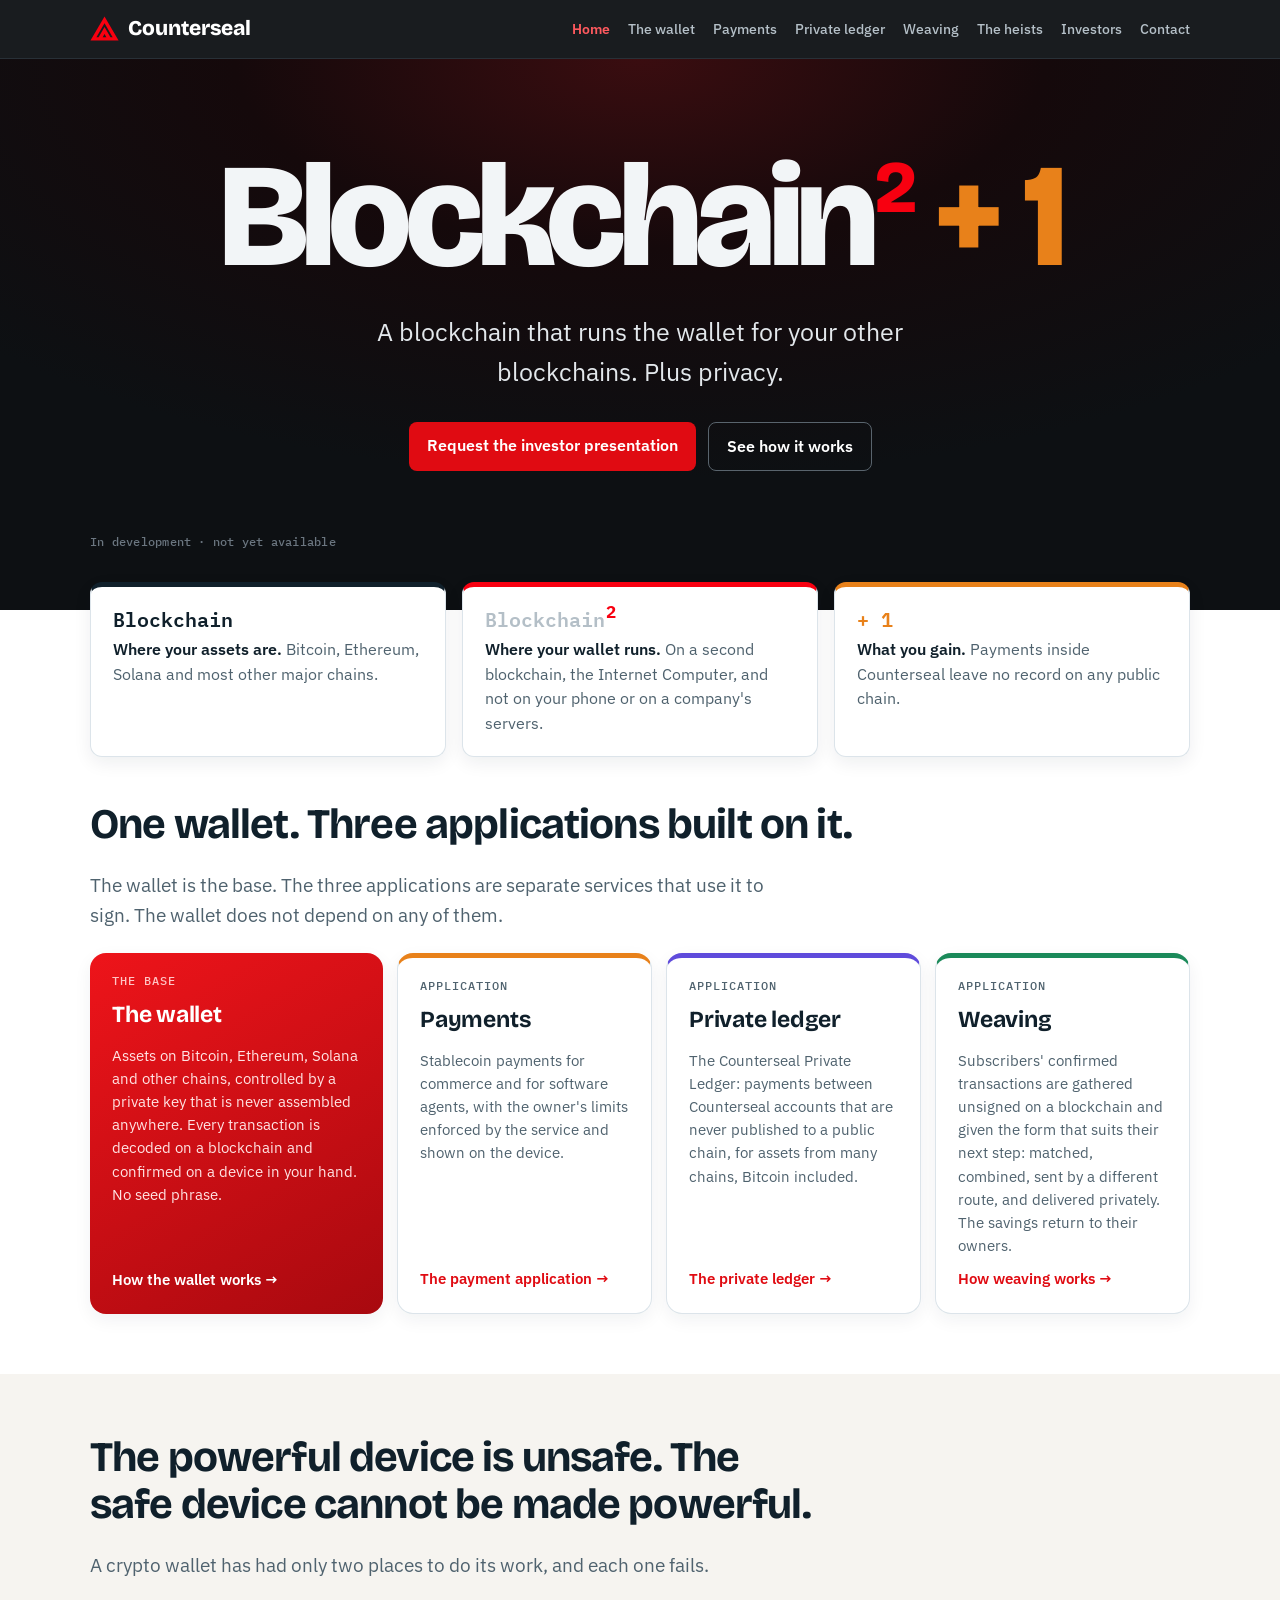
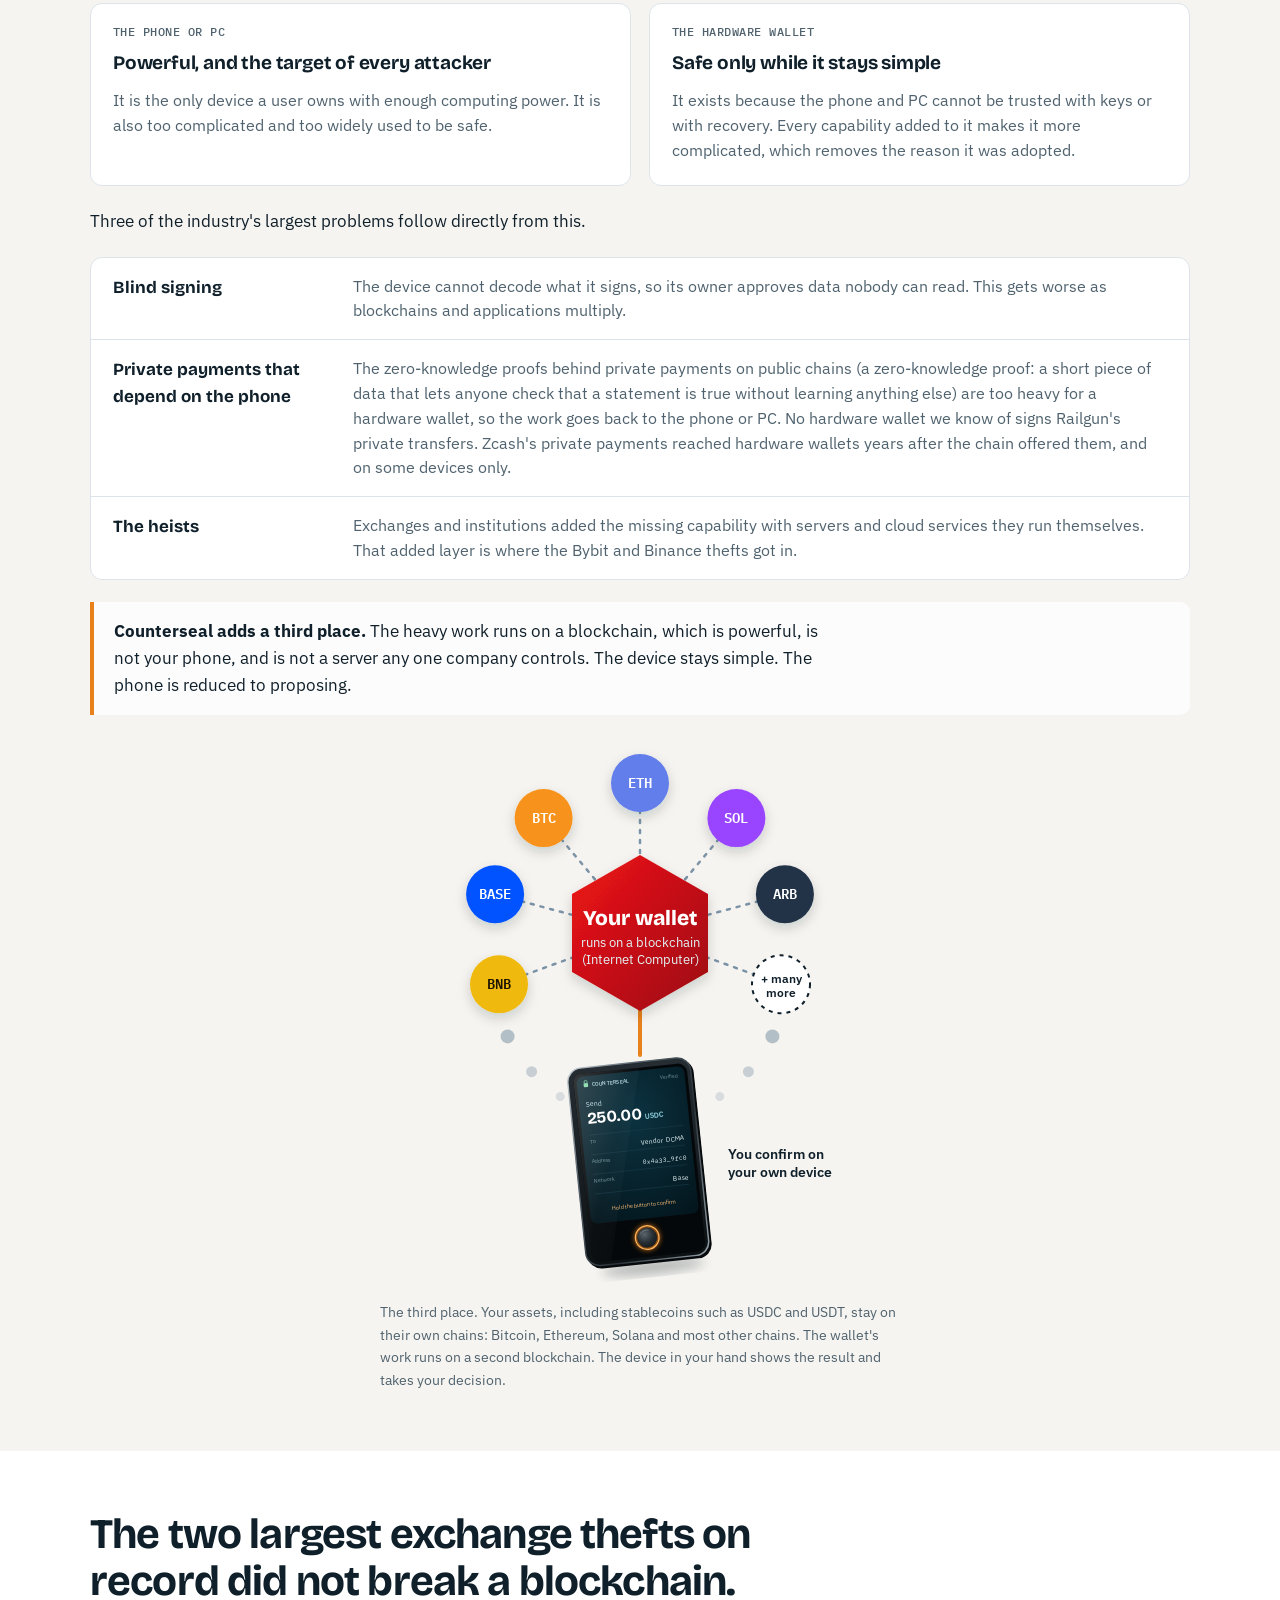
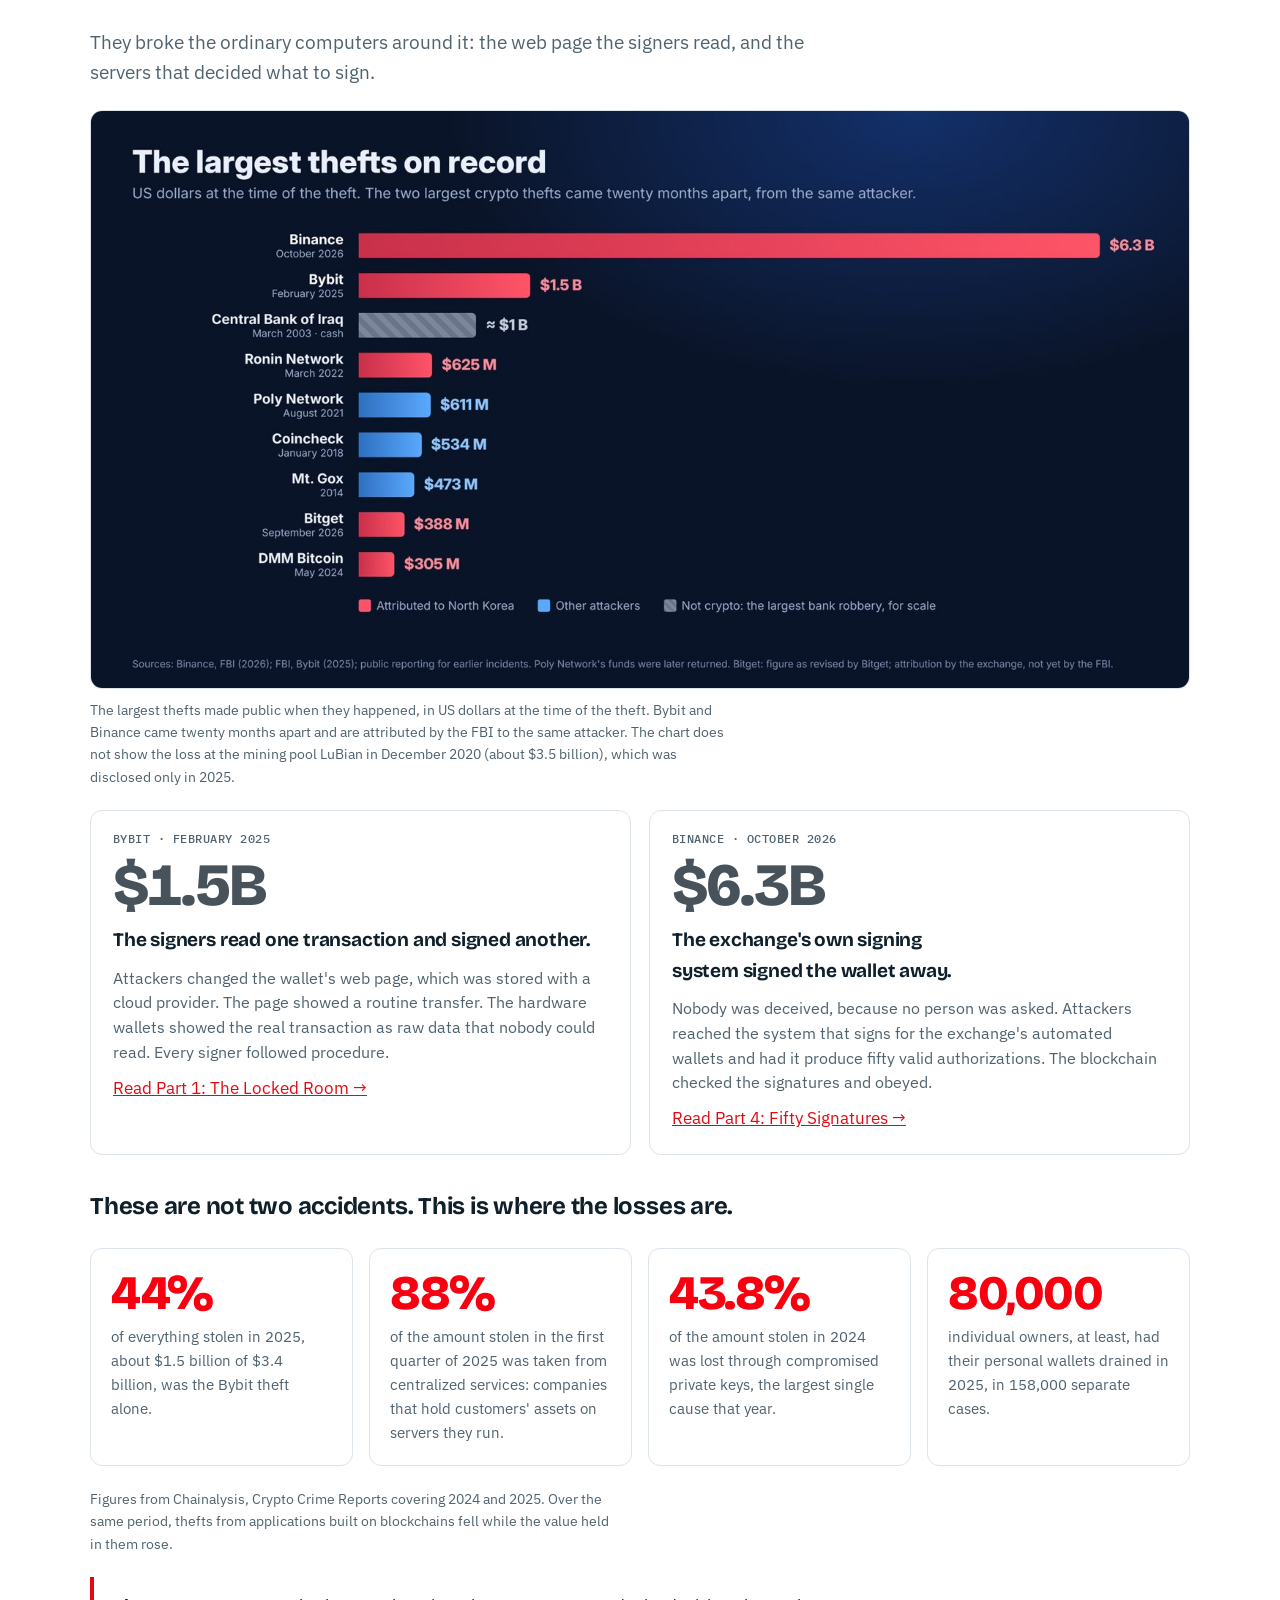
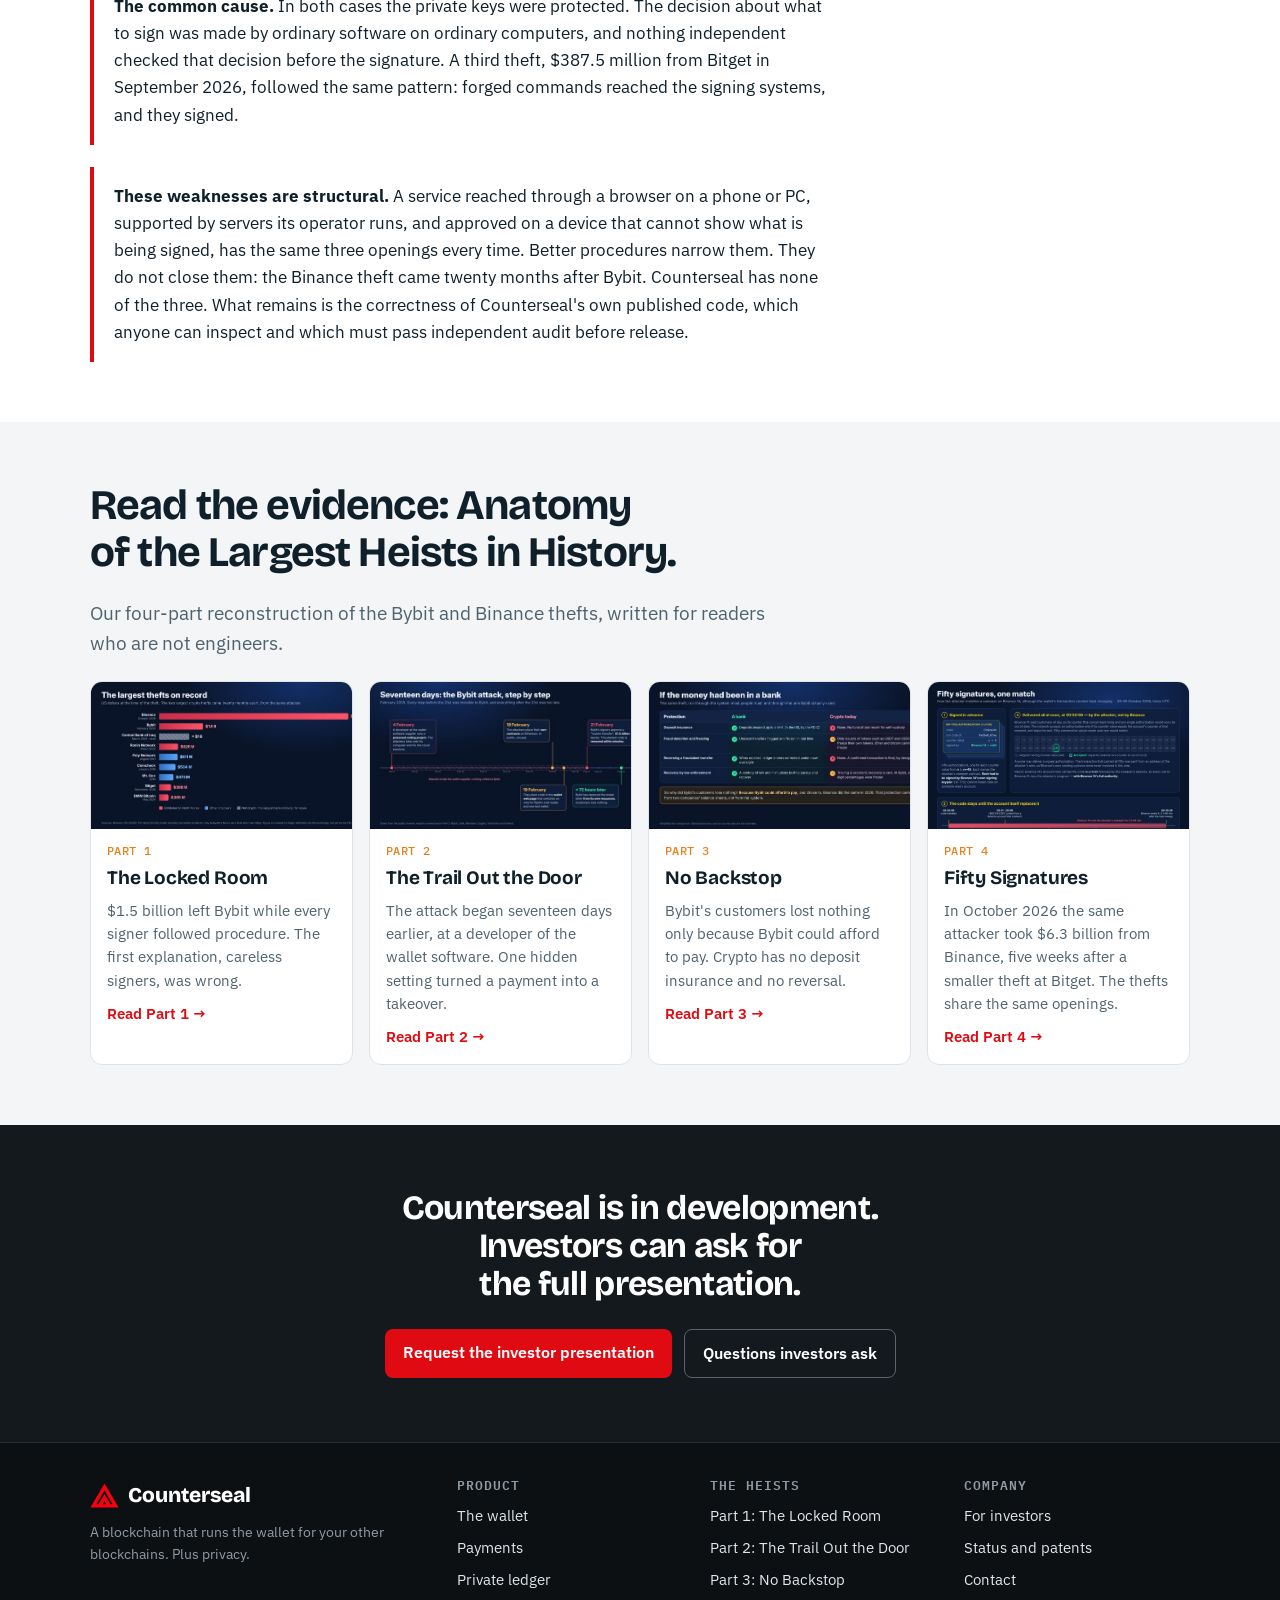
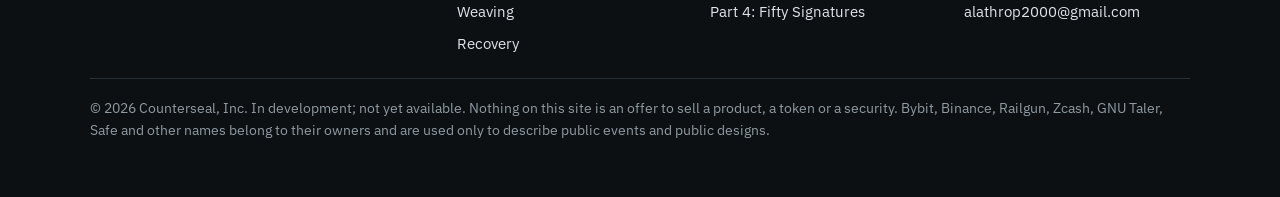
==== commit 3ce59848: "Update site to v0.32: Private Ledger naming, proof wording, menu marking and scroll-top fixes" ====
--- a/index.html
+++ b/index.html
@@ -4,7 +4,7 @@
 <meta charset="utf-8">
 <meta name="viewport" content="width=device-width, initial-scale=1">
 <title>Counterseal: a blockchain that runs the wallet for your other blockchains</title>
-<!-- Counterseal_Website_Draft_v0_25 · 2026-11-14 · v0.25: weaving described as broader than matching, at the founder request of 2026-11-15: new section Weaving is more than matching with a new diagram and five forms (match, combine, change the route, choose the block builder, deliver privately); value section reduced to return and receipt, with the statement of who receives the value moved into it; definition, step text, home card and the investor answer on trade execution extended to match; the old diagram, which showed a Bitcoin payment and the labels no exchange fee and nobody sees your order first, is replaced. v0.24: investor question on trade execution answered at more length at the founder request of 2026-11-15: the converging unsigned flow as the advantage, the sign-first constraint of other wallets with MetaMask Smart Transactions as the example, weaving as the use of the flow. v0.23: weaving page, definition of weaving rewritten at the founder request of 2026-11-15 to state the advantage: an ordinary wallet signs first, so a collected transaction can only be ordered; Counterseal signs last, so it can still be matched, merged or rearranged; the phrase on serving the owner best removed. v0.22: the status line made inconspicuous at the founder request of 2026-11-15: left-aligned at the bottom of the first dark block, smaller, muted grey, without its outline. v0.21: the status line (In development, not yet available) moved from above the headline to the bottom of the first dark block, below the two buttons, at the founder request of 2026-11-15. v0.20: the triangle mark confirmed by the founder on 2026-11-15 as the provisional logo, shared with Ai-Fi for now; browser-tab icon files added (favicon.ico and apple-touch-icon.png) beside the drawn icon; img/counterseal-logo-provisional.svg now holds the triangle mark and the twin-peaks drawing is removed; buttons and links keep the darker red because white text on it is easier to read. v0.19: trial of a different logo mark at the founder request of 2026-11-15: the triangle mark from the supplied icon file, redrawn without its lettering, in its red (#f80010); the same red applied to the superscript 2 and the statistics figures; the twin-peaks mark is kept in img/ for comparison. v0.18: mixed colour scheme chosen by the founder on 2026-11-15: dark menu bar, page headings, closing band and footer; white and pale grey reading sections in place of the pale coloured ones; no change to any text. v0.17: weaving added as a third application with its own page, following the founder decision of 2026-11-15; the section on value returned from transactions moved from the wallet page to it; home page now shows the wallet and three applications. v0.16: home page, theft section: four published figures on where losses occur (Chainalysis) and a statement that the weaknesses are structural; investors page: new question on a blockchain versus company-run servers, stating in full what a subscriber relies on. v0.15: home page, the second of the three industry problems corrected: hardware wallets now handle shielded Zcash (Ledger since September 2026, Keystone earlier), so the statement that no hardware wallet offers private payments was too broad. v0.14: the home-page diagram now shows six named blockchains and a marker for many more, in place of three chains and two stablecoins; the caption names stablecoins as assets. v0.13: the device in the home-page diagram is now tilted and larger, matching the illustration on the wallet page. v0.12: the superscript 2 is now red, in the headline formula and on the second explanation card; the first card title and its top border are now dark, so the three cards carry the same colours as the three parts of the headline. v0.11: the second explanation card on the home page is now titled with the whole term, the word in grey and the superscript 2 in violet at full size, in place of a lone small superscript. v0.10: logo changed to the twin-peaks mark (option A1) in bright red; site colours changed from teal to red to match; attack warnings changed from red to dark grey so the brand colour is not the warning colour. v0.9: split into pages (home, the wallet, payments, private balance, investors) following the founder decision of 2026-11-14 that Counterseal is a base wallet with two applications; section numbers removed; provisional logo mark, browser-tab icon and page descriptions added; full footer; contact details supplied by the founder; payments page added. Earlier history is in v0.8. Not cleared for publication. -->
+<!-- Counterseal_Website_Draft_v0_32 · 2026-11-14 · v0.32: the word proof: the cryptographic sense is named once per page as a zero-knowledge proof, with a one-line definition at its first use on the home, private-ledger and investors pages; the wallet page no longer uses proof for authentication credentials. Founder question 2026-11-16. v0.32: the Counterseal mark in the menu bar now always returns to the top of the home page: the scroll reset is repeated shortly after the page opens, because the viewer can restore an old scroll position after the first reset, and a click on the mark while already on the home page scrolls to its top instead of reloading. v0.30: private-ledger page, new section Records only your device can read, describing the sealed storage of the Shielded level at the level PPA 4 states it, with its limit (the ledger sees amount and destination only while checking) and recovery to a replacement device; the claims paragraph and the Release 3.0 row name the level; founder decision 2026-11-16. v0.29: the service that keeps private balances is named the Counterseal Private Ledger on every public surface, with the short form the private ledger in lower case; the bare name the Ledger is retired from the site, and Ledger, the hardware-wallet maker, is described as such at its first appearance on each page; menu and footer labels changed from Private balance to Private ledger. Founder decision 2026-11-16. v0.28: menu bar, the red marker for the current page: Contact and The heists, which point to a place inside the investors and home pages, are now marked when that place is open, and the marker moves when the reader goes elsewhere on the page; the red hover colour applies only on devices with a mouse pointer, since on touch screens a tapped link kept it. v0.27: every page now opens at its very top. The script that reset the scroll position on load also scrolled the main content to the top edge of the window, which put it under the fixed menu bar by the bar height on every page; that call is removed and the reset is made without animation. v0.26: weaving page, first section: the heading Two words, defined did not show which two words, because they appeared only as small grey labels; the heading now names them (Orderflow and weaving, defined) and each word is the large title of its card, with its definition directly beneath; no other text changed. v0.25: weaving described as broader than matching, at the founder request of 2026-11-15: new section Weaving is more than matching with a new diagram and five forms (match, combine, change the route, choose the block builder, deliver privately); value section reduced to return and receipt, with the statement of who receives the value moved into it; definition, step text, home card and the investor answer on trade execution extended to match; the old diagram, which showed a Bitcoin payment and the labels no exchange fee and nobody sees your order first, is replaced. v0.24: investor question on trade execution answered at more length at the founder request of 2026-11-15: the converging unsigned flow as the advantage, the sign-first constraint of other wallets with MetaMask Smart Transactions as the example, weaving as the use of the flow. v0.23: weaving page, definition of weaving rewritten at the founder request of 2026-11-15 to state the advantage: an ordinary wallet signs first, so a collected transaction can only be ordered; Counterseal signs last, so it can still be matched, merged or rearranged; the phrase on serving the owner best removed. v0.22: the status line made inconspicuous at the founder request of 2026-11-15: left-aligned at the bottom of the first dark block, smaller, muted grey, without its outline. v0.21: the status line (In development, not yet available) moved from above the headline to the bottom of the first dark block, below the two buttons, at the founder request of 2026-11-15. v0.20: the triangle mark confirmed by the founder on 2026-11-15 as the provisional logo, shared with Ai-Fi for now; browser-tab icon files added (favicon.ico and apple-touch-icon.png) beside the drawn icon; img/counterseal-logo-provisional.svg now holds the triangle mark and the twin-peaks drawing is removed; buttons and links keep the darker red because white text on it is easier to read. v0.19: trial of a different logo mark at the founder request of 2026-11-15: the triangle mark from the supplied icon file, redrawn without its lettering, in its red (#f80010); the same red applied to the superscript 2 and the statistics figures; the twin-peaks mark is kept in img/ for comparison. v0.18: mixed colour scheme chosen by the founder on 2026-11-15: dark menu bar, page headings, closing band and footer; white and pale grey reading sections in place of the pale coloured ones; no change to any text. v0.17: weaving added as a third application with its own page, following the founder decision of 2026-11-15; the section on value returned from transactions moved from the wallet page to it; home page now shows the wallet and three applications. v0.16: home page, theft section: four published figures on where losses occur (Chainalysis) and a statement that the weaknesses are structural; investors page: new question on a blockchain versus company-run servers, stating in full what a subscriber relies on. v0.15: home page, the second of the three industry problems corrected: hardware wallets now handle shielded Zcash (Ledger since September 2026, Keystone earlier), so the statement that no hardware wallet offers private payments was too broad. v0.14: the home-page diagram now shows six named blockchains and a marker for many more, in place of three chains and two stablecoins; the caption names stablecoins as assets. v0.13: the device in the home-page diagram is now tilted and larger, matching the illustration on the wallet page. v0.12: the superscript 2 is now red, in the headline formula and on the second explanation card; the first card title and its top border are now dark, so the three cards carry the same colours as the three parts of the headline. v0.11: the second explanation card on the home page is now titled with the whole term, the word in grey and the superscript 2 in violet at full size, in place of a lone small superscript. v0.10: logo changed to the twin-peaks mark (option A1) in bright red; site colours changed from teal to red to match; attack warnings changed from red to dark grey so the brand colour is not the warning colour. v0.9: split into pages (home, the wallet, payments, private balance, investors) following the founder decision of 2026-11-14 that Counterseal is a base wallet with two applications; section numbers removed; provisional logo mark, browser-tab icon and page descriptions added; full footer; contact details supplied by the founder; payments page added. Earlier history is in v0.8. Not cleared for publication. -->
 <meta name="description" content="Counterseal moves the work of a crypto wallet onto a blockchain and confirms every transaction on a hardware device in your hand. No seed phrase. Payments the public cannot see.">
 <meta property="og:title" content="Counterseal: a blockchain that runs the wallet for your other blockchains">
 <meta property="og:description" content="Counterseal moves the work of a crypto wallet onto a blockchain and confirms every transaction on a hardware device in your hand. No seed phrase. Payments the public cannot see.">
@@ -22,7 +22,7 @@
 <header class="nav" id="pagetop">
   <div class="wrap">
     <a class="brand" href="index.html" aria-label="Counterseal home"><svg class="mark" viewBox="13 5.5 61 52.5" aria-hidden="true"><path fill-rule="evenodd" fill="#f80010" d="M43.5 6.5L73 57H14ZM43.5 20.5L60.5 50H56L43.5 28.5L31 50H26.5ZM43.5 43.5L47.3 50H39.7Z"/></svg> Counterseal</a>
-    <nav aria-label="Pages"><a href="index.html" aria-current="page">Home</a><a href="wallet.html">The wallet</a><a href="payments.html">Payments</a><a href="privacy.html">Private balance</a><a href="weaving.html">Weaving</a><a href="index.html#series">The heists</a><a href="investors.html">Investors</a><a href="investors.html#contact">Contact</a></nav>
+    <nav aria-label="Pages"><a href="index.html" aria-current="page">Home</a><a href="wallet.html">The wallet</a><a href="payments.html">Payments</a><a href="privacy.html">Private ledger</a><a href="weaving.html">Weaving</a><a href="index.html#series">The heists</a><a href="investors.html">Investors</a><a href="investors.html#contact">Contact</a></nav>
   </div>
 </header>
 
@@ -96,7 +96,7 @@
       <div class="trio four">
         <a class="tcard base" href="wallet.html"><span class="tag">The base</span><h3>The wallet</h3><p>Assets on Bitcoin, Ethereum, Solana and other chains, controlled by a private key that is never assembled anywhere. Every transaction is decoded on a blockchain and confirmed on a device in your hand. No seed phrase.</p><span class="go">How the wallet works →</span></a>
         <a class="tcard app1" href="payments.html"><span class="tag">Application</span><h3>Payments</h3><p>Stablecoin payments for commerce and for software agents, with the owner's limits enforced by the service and shown on the device.</p><span class="go">The payment application →</span></a>
-        <a class="tcard app2" href="privacy.html"><span class="tag">Application</span><h3>Private balance</h3><p>Payments between Counterseal accounts that are never published to a public chain, for assets from many chains, Bitcoin included.</p><span class="go">The private balance →</span></a>
+        <a class="tcard app2" href="privacy.html"><span class="tag">Application</span><h3>Private ledger</h3><p>The Counterseal Private Ledger: payments between Counterseal accounts that are never published to a public chain, for assets from many chains, Bitcoin included.</p><span class="go">The private ledger →</span></a>
         <a class="tcard app3" href="weaving.html"><span class="tag">Application</span><h3>Weaving</h3><p>Subscribers' confirmed transactions are gathered unsigned on a blockchain and given the form that suits their next step: matched, combined, sent by a different route, and delivered privately. The savings return to their owners.</p><span class="go">How weaving works →</span></a>
       </div>
     </div>
@@ -114,7 +114,7 @@
       <p>Three of the industry's largest problems follow directly from this.</p>
       <div class="rows">
         <div><b>Blind signing</b><span>The device cannot decode what it signs, so its owner approves data nobody can read. This gets worse as blockchains and applications multiply.</span></div>
-        <div><b>Private payments that depend on the phone</b><span>The mathematical proofs behind private payments are too heavy for a hardware wallet, so the work goes back to the phone or PC. No hardware wallet we know of signs Railgun's private transfers. Zcash's private payments reached hardware wallets years after the chain offered them, and on some devices only.</span></div>
+        <div><b>Private payments that depend on the phone</b><span>The zero-knowledge proofs behind private payments on public chains (a zero-knowledge proof: a short piece of data that lets anyone check that a statement is true without learning anything else) are too heavy for a hardware wallet, so the work goes back to the phone or PC. No hardware wallet we know of signs Railgun's private transfers. Zcash's private payments reached hardware wallets years after the chain offered them, and on some devices only.</span></div>
         <div><b>The heists</b><span>Exchanges and institutions added the missing capability with servers and cloud services they run themselves. That added layer is where the Bybit and Binance thefts got in.</span></div>
       </div>
       <div class="callout" style="border-left-color:var(--sun)"><p><strong>Counterseal adds a third place.</strong> The heavy work runs on a blockchain, which is powerful, is not your phone, and is not a server any one company controls. The device stays simple. The phone is reduced to proposing.</p></div>
@@ -217,7 +217,7 @@
   <div class="wrap">
     <div class="fcols">
       <div><a class="brand" href="index.html"><svg class="mark" viewBox="13 5.5 61 52.5" aria-hidden="true"><path fill-rule="evenodd" fill="#f80010" d="M43.5 6.5L73 57H14ZM43.5 20.5L60.5 50H56L43.5 28.5L31 50H26.5ZM43.5 43.5L47.3 50H39.7Z"/></svg> Counterseal</a><p class="small">A blockchain that runs the wallet for your other blockchains. Plus privacy.</p></div>
-      <div><h4>Product</h4><a href="wallet.html">The wallet</a><a href="payments.html">Payments</a><a href="privacy.html">Private balance</a><a href="weaving.html">Weaving</a><a href="wallet.html#recovery">Recovery</a></div>
+      <div><h4>Product</h4><a href="wallet.html">The wallet</a><a href="payments.html">Payments</a><a href="privacy.html">Private ledger</a><a href="weaving.html">Weaving</a><a href="wallet.html#recovery">Recovery</a></div>
       <div><h4>The heists</h4><a href="heist-1.html">Part 1: The Locked Room</a><a href="heist-2.html">Part 2: The Trail Out the Door</a><a href="heist-3.html">Part 3: No Backstop</a><a href="heist-4.html">Part 4: Fifty Signatures</a></div>
       <div><h4>Company</h4><a href="investors.html">For investors</a><a href="investors.html#today">Status and patents</a><a href="investors.html#contact">Contact</a><a href="mailto:alathrop2000@gmail.com">alathrop2000@gmail.com</a></div>
     </div>
@@ -226,10 +226,19 @@
 </footer>
 
 <script>
-/* Open every page at its top. Without this, the viewer keeps the scroll position of the page the reader came from. */
-(function(){function up(){if(location.hash.length>1)return;try{window.scrollTo(0,0);var t=document.getElementById("top");if(t&&t.scrollIntoView)t.scrollIntoView({block:"start"});}catch(e){}}
+/* Open every page at its top. Without this, the viewer keeps the scroll position of the page the reader came from. The reset uses the window only; scrolling the main element into view would place it under the fixed menu bar. */
+(function(){function up(){if(location.hash.length>1)return;try{var d=document.documentElement,b=d.style.scrollBehavior;d.style.scrollBehavior="auto";window.scrollTo(0,0);d.style.scrollBehavior=b;}catch(e){}}
 if("scrollRestoration" in history){try{history.scrollRestoration="manual";}catch(e){}}
-up();window.addEventListener("pageshow",up);window.addEventListener("load",up);})();
+up();window.addEventListener("pageshow",up);window.addEventListener("load",function(){up();setTimeout(up,60);setTimeout(up,300);});})();
+</script>
+<script>
+/* Mark the menu link for the open page. A link to a place inside a page (Contact, The heists) is marked while that place is open. */
+(function(){var links=document.querySelectorAll("header.nav nav a");function page(){var p=location.pathname.split("/").pop()||"index.html";return p;}
+function mark(){var here=page()+location.hash,hit=null;for(var i=0;i<links.length;i++){var h=links[i].getAttribute("href");if(h===here){hit=links[i];}}
+if(!hit){for(var j=0;j<links.length;j++){var g=links[j].getAttribute("href");if(g.indexOf("#")<0&&g===page()){hit=links[j];}}}
+for(var k=0;k<links.length;k++){if(links[k]===hit){links[k].setAttribute("aria-current","page");}else{links[k].removeAttribute("aria-current");}}}
+mark();window.addEventListener("hashchange",mark);
+var brand=document.querySelector("header.nav a.brand");if(brand){brand.addEventListener("click",function(e){if(page()==="index.html"&&!location.hash){e.preventDefault();var d=document.documentElement,b=d.style.scrollBehavior;d.style.scrollBehavior="auto";window.scrollTo(0,0);d.style.scrollBehavior=b;}});}})();
 </script>
 </body>
 </html>
--- a/css/site.css
+++ b/css/site.css
@@ -28,7 +28,7 @@
 .brand svg{height:25px;width:auto}
 .nav nav{display:flex;gap:18px;flex-wrap:wrap}
 .nav nav a{font-size:14px;font-weight:500;text-decoration:none;color:var(--soft)}
-.nav nav a:hover{color:var(--seal)}
+@media (hover:hover){.nav nav a:hover{color:var(--seal)}}
 /* hero */
 .hero{padding:84px 0 96px;text-align:center;background:linear-gradient(115deg,#dff1fb 0%,#eef0ff 48%,#ffeed6 100%)}
 .hero .wrap{display:block}
@@ -177,7 +177,7 @@
 /* v0.18: mixed colour scheme. Dark menu bar, page headings, closing band and footer; light reading sections. */
 :root{--band-sky:#f3f5f7;--band-sun:#f6f4f0;--band-mint:#f3f5f7;--band-lilac:#f4f3f7}
 .nav{background:#0d1013f2;border-bottom-color:#283037}
-.nav .brand{color:#fff} .nav nav a{color:#b5c0c8} .nav nav a:hover,.nav nav a[aria-current="page"]{color:#ff5a5f}
+.nav .brand{color:#fff} .nav nav a{color:#b5c0c8} .nav nav a[aria-current="page"]{color:#ff5a5f} @media (hover:hover){.nav nav a:hover{color:#ff5a5f}}
 .nav a:focus-visible,footer a:focus-visible,.hero a:focus-visible,.ctaband a:focus-visible{outline-color:#fff}
 .hero,.pagehead,.arthead{background:radial-gradient(900px 420px at 50% 0%,#3a0d10 0%,#15090b 45%,#0d1013 100%);color:#f2f5f7}
 .hero .lead,.pagehead .lead{color:#e3e8ec}
@@ -196,3 +196,10 @@
 .herostatus .status{border:0;background:none;padding:0;font-size:11.5px;letter-spacing:.02em;color:#6b7680}
 .hero .formula{margin-top:0}
 @media (max-width:860px){.herostatus{margin:36px 0 -24px}}
+
+/* v0.26 */
+.termcard .term{font-size:32px;font-weight:800;letter-spacing:-.03em;line-height:1.05;color:#f80010}
+.card.termcard p.def{font-family:var(--display);font-weight:700;font-size:19px;line-height:1.3;color:var(--ink);letter-spacing:-.01em;margin-bottom:2px}
+
+/* v0.28 */
+.nav nav a[aria-current="page"]{color:#ff5a5f;font-weight:600}
